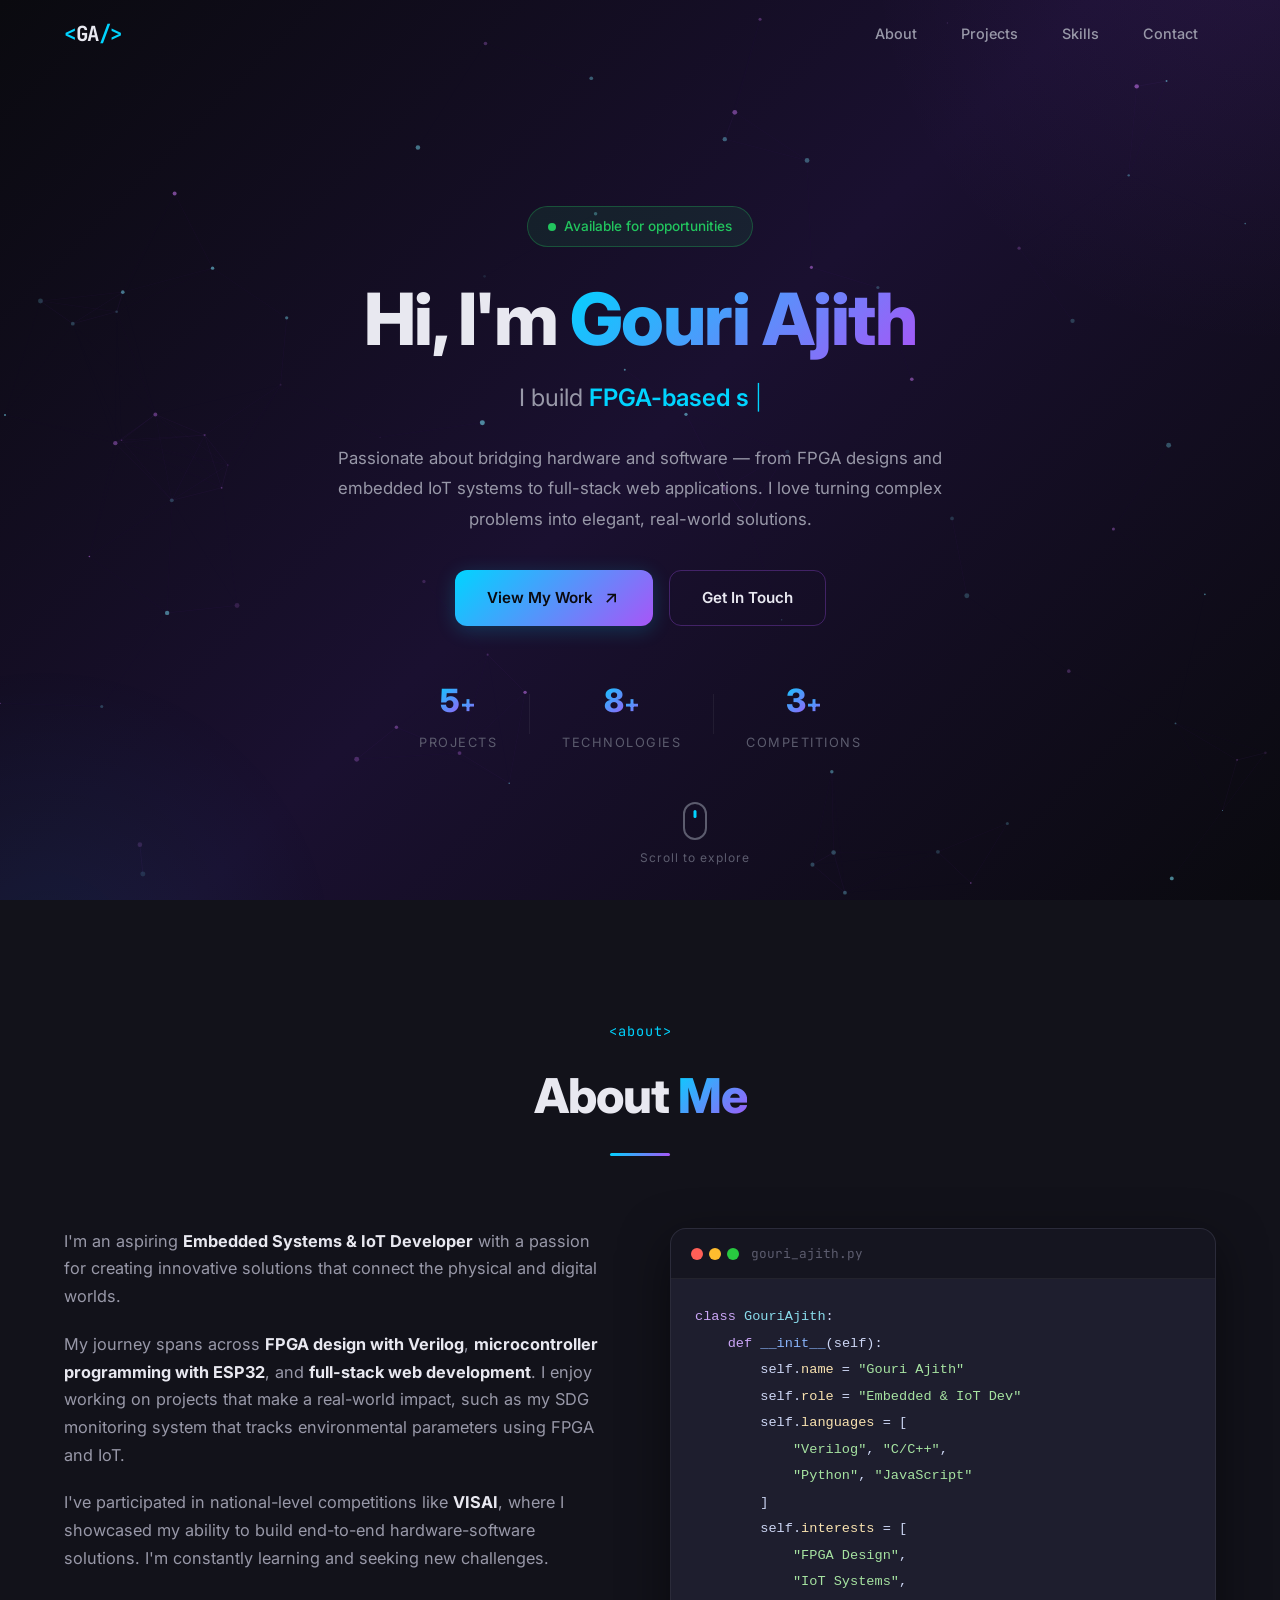
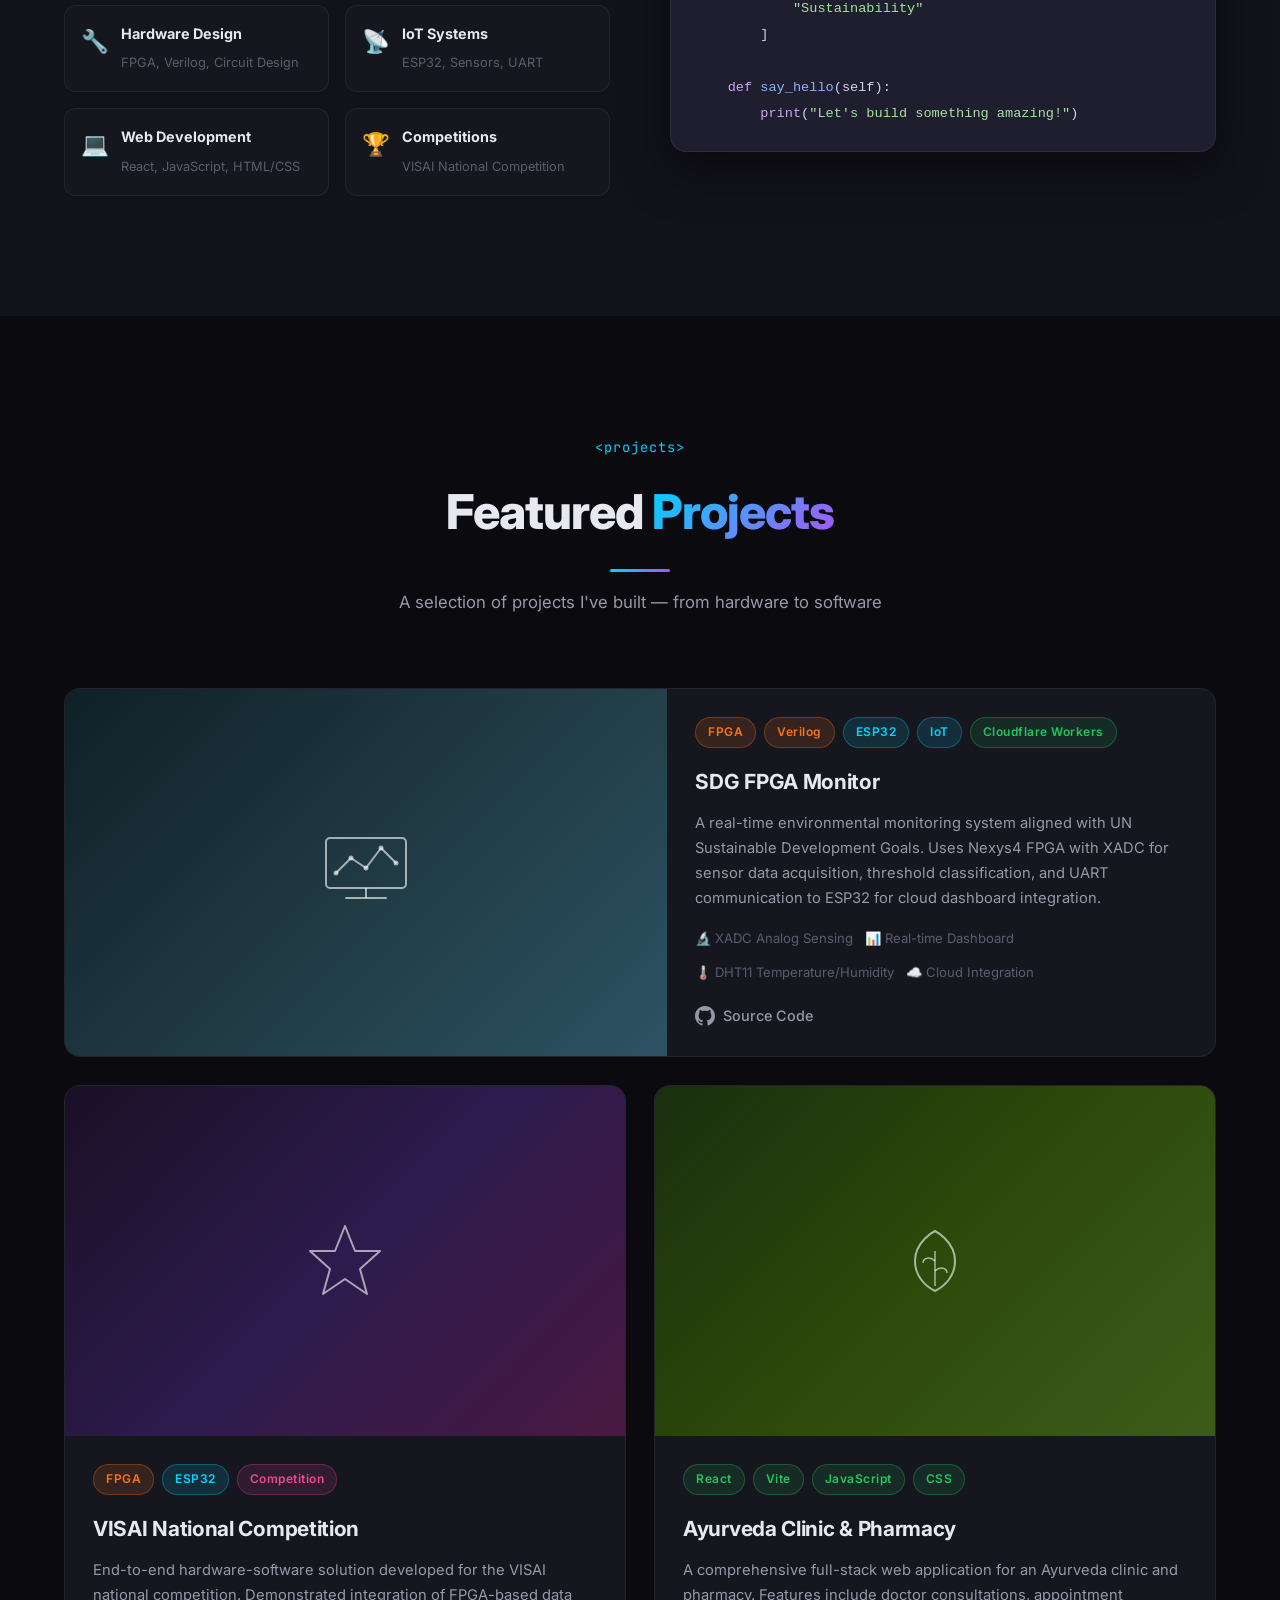
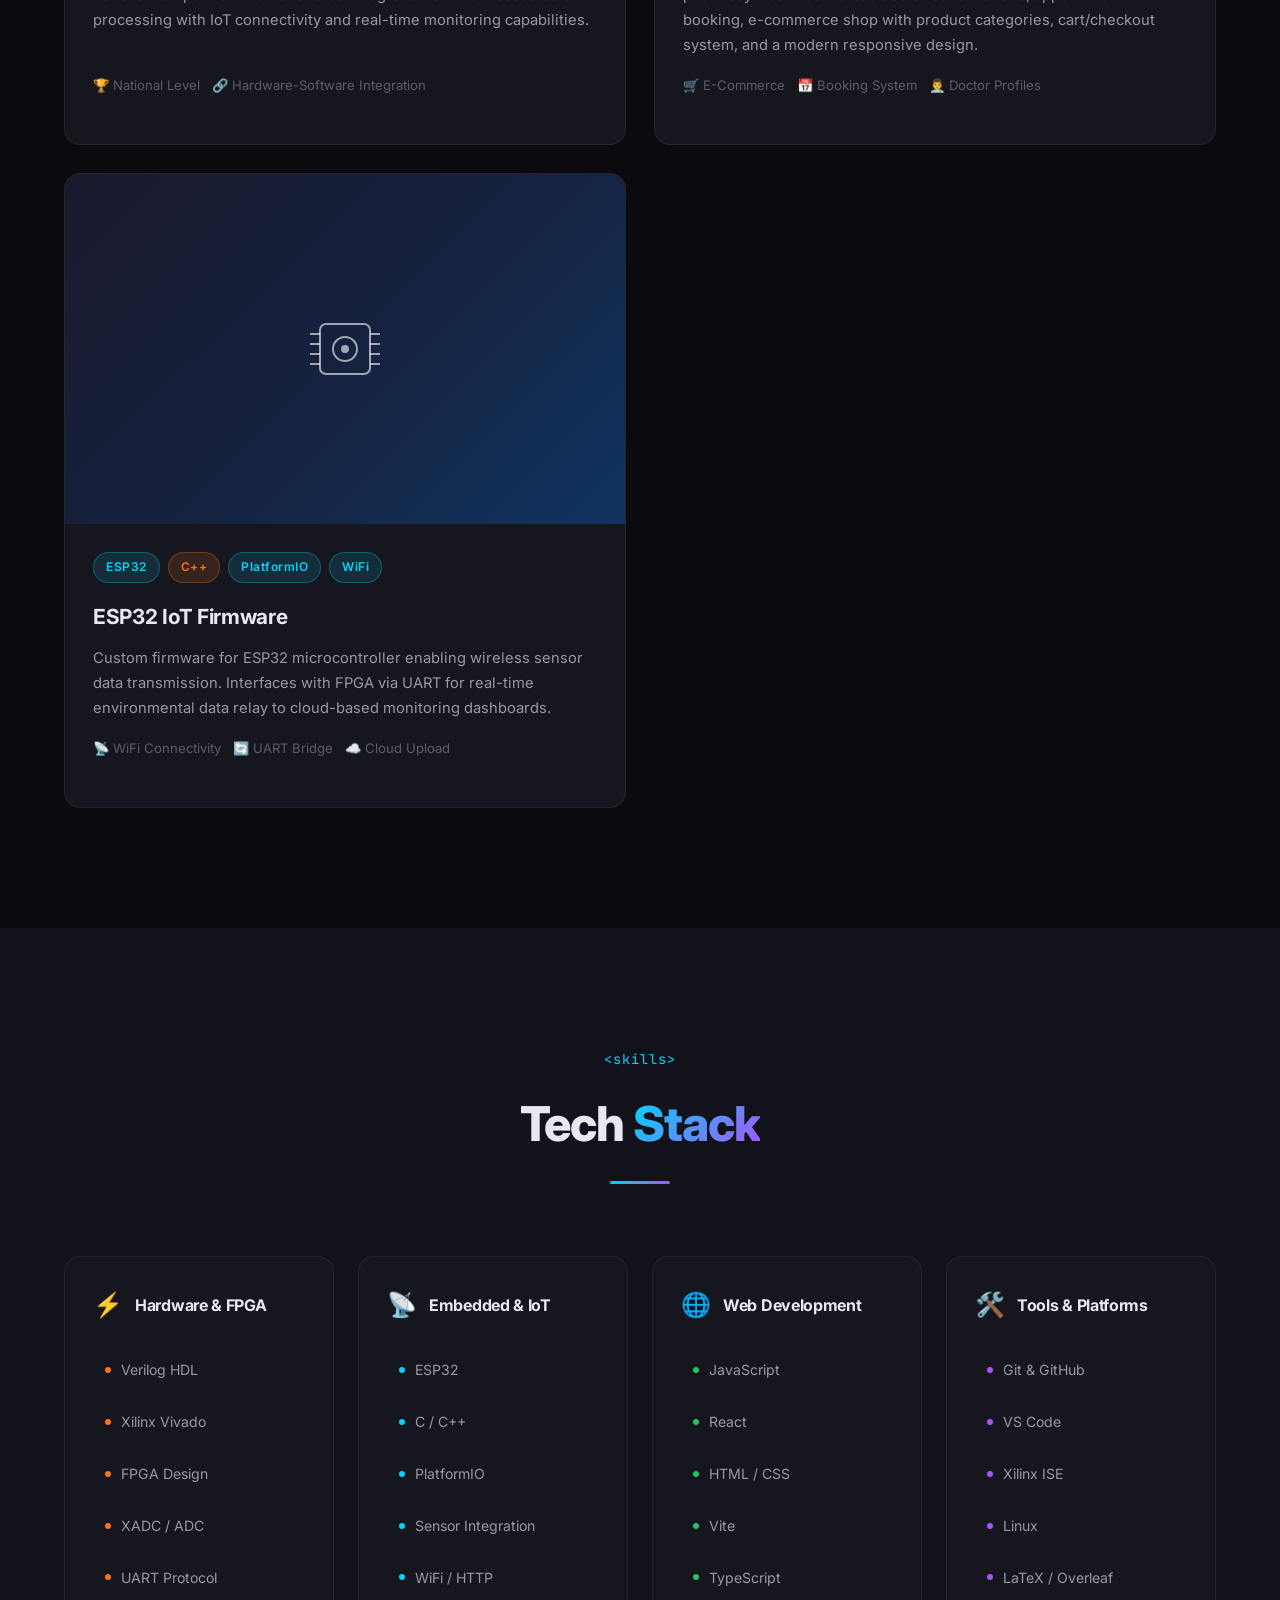
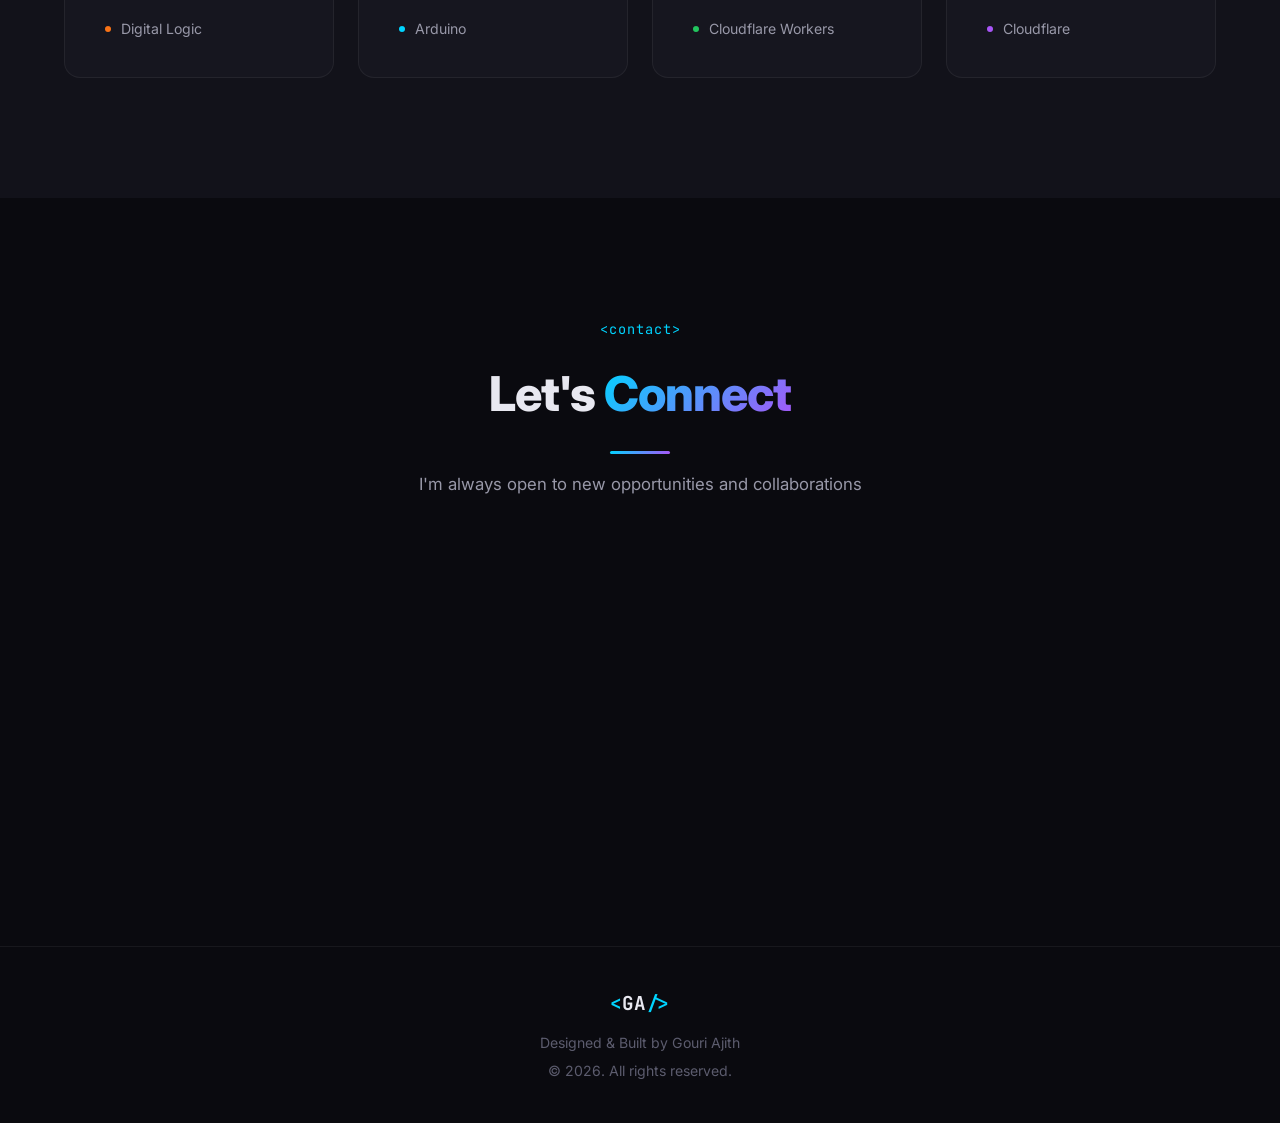
==== index.html @ ecfd151a "Initial commit: Portfolio website" ====
<!DOCTYPE html>
<html lang="en">
<head>
    <meta charset="UTF-8">
    <meta name="viewport" content="width=device-width, initial-scale=1.0">
    <meta name="description" content="Gouri Ajith — Embedded Systems & IoT Developer. Portfolio showcasing FPGA, ESP32, and full-stack web development projects.">
    <meta name="keywords" content="Gouri Ajith, FPGA, Verilog, ESP32, IoT, embedded systems, portfolio, developer">
    <meta name="author" content="Gouri Ajith">
    <title>Gouri Ajith | Embedded Systems & IoT Developer</title>
    <link rel="preconnect" href="https://fonts.googleapis.com">
    <link rel="preconnect" href="https://fonts.gstatic.com" crossorigin>
    <link href="https://fonts.googleapis.com/css2?family=Inter:wght@300;400;500;600;700;800;900&family=JetBrains+Mono:wght@400;500;600&display=swap" rel="stylesheet">
    <link rel="stylesheet" href="style.css">
</head>
<body>
    <!-- Navigation -->
    <nav class="navbar" id="navbar">
        <div class="nav-container">
            <a href="#hero" class="nav-logo">
                <span class="logo-bracket">&lt;</span>GA<span class="logo-bracket">/&gt;</span>
            </a>
            <ul class="nav-links" id="nav-links">
                <li><a href="#about" class="nav-link">About</a></li>
                <li><a href="#projects" class="nav-link">Projects</a></li>
                <li><a href="#skills" class="nav-link">Skills</a></li>
                <li><a href="#contact" class="nav-link">Contact</a></li>
            </ul>
            <button class="nav-toggle" id="nav-toggle" aria-label="Toggle navigation">
                <span class="hamburger"></span>
            </button>
        </div>
    </nav>

    <!-- Hero Section -->
    <section class="hero" id="hero">
        <canvas id="particles-canvas"></canvas>
        <div class="hero-content">
            <div class="hero-badge">
                <span class="badge-dot"></span>
                Available for opportunities
            </div>
            <h1 class="hero-title">
                Hi, I'm <span class="gradient-text">Gouri Ajith</span>
            </h1>
            <div class="hero-subtitle-wrapper">
                <span class="hero-subtitle-prefix">I build </span>
                <span class="typewriter" id="typewriter"></span>
                <span class="cursor">|</span>
            </div>
            <p class="hero-description">
                Passionate about bridging hardware and software — from FPGA designs and embedded IoT systems to full-stack web applications. I love turning complex problems into elegant, real-world solutions.
            </p>
            <div class="hero-cta">
                <a href="#projects" class="btn btn-primary">
                    <span>View My Work</span>
                    <svg width="20" height="20" viewBox="0 0 24 24" fill="none" stroke="currentColor" stroke-width="2">
                        <path d="M7 17l9.2-9.2M17 17V7.8H7.8"/>
                    </svg>
                </a>
                <a href="#contact" class="btn btn-outline">Get In Touch</a>
            </div>
            <div class="hero-stats">
                <div class="stat">
                    <span class="stat-number" data-count="5">0</span><span class="stat-plus">+</span>
                    <span class="stat-label">Projects</span>
                </div>
                <div class="stat-divider"></div>
                <div class="stat">
                    <span class="stat-number" data-count="8">0</span><span class="stat-plus">+</span>
                    <span class="stat-label">Technologies</span>
                </div>
                <div class="stat-divider"></div>
                <div class="stat">
                    <span class="stat-number" data-count="3">0</span><span class="stat-plus">+</span>
                    <span class="stat-label">Competitions</span>
                </div>
            </div>
        </div>
        <div class="scroll-indicator">
            <div class="mouse">
                <div class="mouse-wheel"></div>
            </div>
            <span>Scroll to explore</span>
        </div>
    </section>

    <!-- About Section -->
    <section class="section about" id="about">
        <div class="container">
            <div class="section-header">
                <span class="section-tag">&lt;about&gt;</span>
                <h2 class="section-title">About <span class="gradient-text">Me</span></h2>
                <div class="section-line"></div>
            </div>
            <div class="about-grid">
                <div class="about-text reveal">
                    <p>
                        I'm an aspiring <strong>Embedded Systems & IoT Developer</strong> with a passion for creating innovative solutions that connect the physical and digital worlds.
                    </p>
                    <p>
                        My journey spans across <strong>FPGA design with Verilog</strong>, <strong>microcontroller programming with ESP32</strong>, and <strong>full-stack web development</strong>. I enjoy working on projects that make a real-world impact, such as my SDG monitoring system that tracks environmental parameters using FPGA and IoT.
                    </p>
                    <p>
                        I've participated in national-level competitions like <strong>VISAI</strong>, where I showcased my ability to build end-to-end hardware-software solutions. I'm constantly learning and seeking new challenges.
                    </p>
                    <div class="about-highlights">
                        <div class="highlight-item">
                            <div class="highlight-icon">🔧</div>
                            <div>
                                <strong>Hardware Design</strong>
                                <span>FPGA, Verilog, Circuit Design</span>
                            </div>
                        </div>
                        <div class="highlight-item">
                            <div class="highlight-icon">📡</div>
                            <div>
                                <strong>IoT Systems</strong>
                                <span>ESP32, Sensors, UART</span>
                            </div>
                        </div>
                        <div class="highlight-item">
                            <div class="highlight-icon">💻</div>
                            <div>
                                <strong>Web Development</strong>
                                <span>React, JavaScript, HTML/CSS</span>
                            </div>
                        </div>
                        <div class="highlight-item">
                            <div class="highlight-icon">🏆</div>
                            <div>
                                <strong>Competitions</strong>
                                <span>VISAI National Competition</span>
                            </div>
                        </div>
                    </div>
                </div>
                <div class="about-visual reveal">
                    <div class="code-window">
                        <div class="code-header">
                            <div class="code-dots">
                                <span class="dot red"></span>
                                <span class="dot yellow"></span>
                                <span class="dot green"></span>
                            </div>
                            <span class="code-title">gouri_ajith.py</span>
                        </div>
                        <pre class="code-body"><code><span class="code-keyword">class</span> <span class="code-class">GouriAjith</span>:
    <span class="code-keyword">def</span> <span class="code-func">__init__</span>(self):
        self.<span class="code-var">name</span> = <span class="code-string">"Gouri Ajith"</span>
        self.<span class="code-var">role</span> = <span class="code-string">"Embedded &amp; IoT Dev"</span>
        self.<span class="code-var">languages</span> = [
            <span class="code-string">"Verilog"</span>, <span class="code-string">"C/C++"</span>,
            <span class="code-string">"Python"</span>, <span class="code-string">"JavaScript"</span>
        ]
        self.<span class="code-var">interests</span> = [
            <span class="code-string">"FPGA Design"</span>,
            <span class="code-string">"IoT Systems"</span>,
            <span class="code-string">"Sustainability"</span>
        ]

    <span class="code-keyword">def</span> <span class="code-func">say_hello</span>(self):
        <span class="code-keyword">print</span>(<span class="code-string">"Let's build something amazing!"</span>)</code></pre>
                    </div>
                </div>
            </div>
        </div>
    </section>

    <!-- Projects Section -->
    <section class="section projects" id="projects">
        <div class="container">
            <div class="section-header">
                <span class="section-tag">&lt;projects&gt;</span>
                <h2 class="section-title">Featured <span class="gradient-text">Projects</span></h2>
                <div class="section-line"></div>
                <p class="section-subtitle">A selection of projects I've built — from hardware to software</p>
            </div>
            <div class="projects-grid">

                <!-- Project 1: SDG FPGA Monitor -->
                <article class="project-card featured reveal" id="project-sdg">
                    <div class="project-image">
                        <div class="project-image-placeholder sdg-gradient">
                            <svg viewBox="0 0 100 80" class="project-icon">
                                <rect x="10" y="5" width="80" height="50" rx="4" fill="none" stroke="currentColor" stroke-width="2"/>
                                <polyline points="20,40 35,25 50,35 65,15 80,30" fill="none" stroke="currentColor" stroke-width="2" stroke-linecap="round" stroke-linejoin="round"/>
                                <circle cx="20" cy="40" r="2.5" fill="currentColor"/>
                                <circle cx="35" cy="25" r="2.5" fill="currentColor"/>
                                <circle cx="50" cy="35" r="2.5" fill="currentColor"/>
                                <circle cx="65" cy="15" r="2.5" fill="currentColor"/>
                                <circle cx="80" cy="30" r="2.5" fill="currentColor"/>
                                <line x1="30" y1="65" x2="70" y2="65" stroke="currentColor" stroke-width="2" stroke-linecap="round"/>
                                <line x1="50" y1="55" x2="50" y2="65" stroke="currentColor" stroke-width="2"/>
                            </svg>
                        </div>
                        <div class="project-overlay">
                            <a href="https://github.com/GouriAjith-0503/sdg-fpga-monitor" target="_blank" class="project-link-btn">
                                View on GitHub →
                            </a>
                        </div>
                    </div>
                    <div class="project-content">
                        <div class="project-tags">
                            <span class="tag tag-hardware">FPGA</span>
                            <span class="tag tag-hardware">Verilog</span>
                            <span class="tag tag-iot">ESP32</span>
                            <span class="tag tag-iot">IoT</span>
                            <span class="tag tag-web">Cloudflare Workers</span>
                        </div>
                        <h3 class="project-title">SDG FPGA Monitor</h3>
                        <p class="project-desc">
                            A real-time environmental monitoring system aligned with UN Sustainable Development Goals. Uses Nexys4 FPGA with XADC for sensor data acquisition, threshold classification, and UART communication to ESP32 for cloud dashboard integration.
                        </p>
                        <div class="project-features">
                            <span>🔬 XADC Analog Sensing</span>
                            <span>📊 Real-time Dashboard</span>
                            <span>🌡️ DHT11 Temperature/Humidity</span>
                            <span>☁️ Cloud Integration</span>
                        </div>
                        <a href="https://github.com/GouriAjith-0503/sdg-fpga-monitor" target="_blank" class="project-github">
                            <svg width="20" height="20" viewBox="0 0 24 24" fill="currentColor">
                                <path d="M12 0c-6.626 0-12 5.373-12 12 0 5.302 3.438 9.8 8.207 11.387.599.111.793-.261.793-.577v-2.234c-3.338.726-4.033-1.416-4.033-1.416-.546-1.387-1.333-1.756-1.333-1.756-1.089-.745.083-.729.083-.729 1.205.084 1.839 1.237 1.839 1.237 1.07 1.834 2.807 1.304 3.492.997.107-.775.418-1.305.762-1.604-2.665-.305-5.467-1.334-5.467-5.931 0-1.311.469-2.381 1.236-3.221-.124-.303-.535-1.524.117-3.176 0 0 1.008-.322 3.301 1.23.957-.266 1.983-.399 3.003-.404 1.02.005 2.047.138 3.006.404 2.291-1.552 3.297-1.23 3.297-1.23.653 1.653.242 2.874.118 3.176.77.84 1.235 1.911 1.235 3.221 0 4.609-2.807 5.624-5.479 5.921.43.372.823 1.102.823 2.222v3.293c0 .319.192.694.801.576 4.765-1.589 8.199-6.086 8.199-11.386 0-6.627-5.373-12-12-12z"/>
                            </svg>
                            <span>Source Code</span>
                        </a>
                    </div>
                </article>

                <!-- Project 2: VISAI Competition -->
                <article class="project-card reveal" id="project-visai">
                    <div class="project-image">
                        <div class="project-image-placeholder visai-gradient">
                            <svg viewBox="0 0 100 80" class="project-icon">
                                <polygon points="50,5 60,30 85,30 65,48 72,73 50,58 28,73 35,48 15,30 40,30" fill="none" stroke="currentColor" stroke-width="2" stroke-linejoin="round"/>
                            </svg>
                        </div>
                    </div>
                    <div class="project-content">
                        <div class="project-tags">
                            <span class="tag tag-hardware">FPGA</span>
                            <span class="tag tag-iot">ESP32</span>
                            <span class="tag tag-competition">Competition</span>
                        </div>
                        <h3 class="project-title">VISAI National Competition</h3>
                        <p class="project-desc">
                            End-to-end hardware-software solution developed for the VISAI national competition. Demonstrated integration of FPGA-based data processing with IoT connectivity and real-time monitoring capabilities.
                        </p>
                        <div class="project-features">
                            <span>🏆 National Level</span>
                            <span>🔗 Hardware-Software Integration</span>
                        </div>
                    </div>
                </article>

                <!-- Project 3: Ayurveda Website -->
                <article class="project-card reveal" id="project-ayurveda">
                    <div class="project-image">
                        <div class="project-image-placeholder ayurveda-gradient">
                            <svg viewBox="0 0 100 80" class="project-icon">
                                <path d="M50 10 C50 10 30 20 30 40 C30 55 40 65 50 70 C60 65 70 55 70 40 C70 20 50 10 50 10Z" fill="none" stroke="currentColor" stroke-width="2"/>
                                <line x1="50" y1="30" x2="50" y2="65" stroke="currentColor" stroke-width="1.5"/>
                                <path d="M50 40 C45 35 38 37 38 42" fill="none" stroke="currentColor" stroke-width="1.5"/>
                                <path d="M50 50 C55 45 62 47 62 52" fill="none" stroke="currentColor" stroke-width="1.5"/>
                            </svg>
                        </div>
                    </div>
                    <div class="project-content">
                        <div class="project-tags">
                            <span class="tag tag-web">React</span>
                            <span class="tag tag-web">Vite</span>
                            <span class="tag tag-web">JavaScript</span>
                            <span class="tag tag-web">CSS</span>
                        </div>
                        <h3 class="project-title">Ayurveda Clinic & Pharmacy</h3>
                        <p class="project-desc">
                            A comprehensive full-stack web application for an Ayurveda clinic and pharmacy. Features include doctor consultations, appointment booking, e-commerce shop with product categories, cart/checkout system, and a modern responsive design.
                        </p>
                        <div class="project-features">
                            <span>🛒 E-Commerce</span>
                            <span>📅 Booking System</span>
                            <span>👨‍⚕️ Doctor Profiles</span>
                        </div>
                    </div>
                </article>

                <!-- Project 4: ESP32 IoT Firmware -->
                <article class="project-card reveal" id="project-esp32">
                    <div class="project-image">
                        <div class="project-image-placeholder esp32-gradient">
                            <svg viewBox="0 0 100 80" class="project-icon">
                                <rect x="25" y="15" width="50" height="50" rx="6" fill="none" stroke="currentColor" stroke-width="2"/>
                                <circle cx="50" cy="40" r="12" fill="none" stroke="currentColor" stroke-width="2"/>
                                <circle cx="50" cy="40" r="4" fill="currentColor"/>
                                <line x1="15" y1="25" x2="25" y2="25" stroke="currentColor" stroke-width="2"/>
                                <line x1="15" y1="35" x2="25" y2="35" stroke="currentColor" stroke-width="2"/>
                                <line x1="15" y1="45" x2="25" y2="45" stroke="currentColor" stroke-width="2"/>
                                <line x1="15" y1="55" x2="25" y2="55" stroke="currentColor" stroke-width="2"/>
                                <line x1="75" y1="25" x2="85" y2="25" stroke="currentColor" stroke-width="2"/>
                                <line x1="75" y1="35" x2="85" y2="35" stroke="currentColor" stroke-width="2"/>
                                <line x1="75" y1="45" x2="85" y2="45" stroke="currentColor" stroke-width="2"/>
                                <line x1="75" y1="55" x2="85" y2="55" stroke="currentColor" stroke-width="2"/>
                            </svg>
                        </div>
                    </div>
                    <div class="project-content">
                        <div class="project-tags">
                            <span class="tag tag-iot">ESP32</span>
                            <span class="tag tag-hardware">C++</span>
                            <span class="tag tag-iot">PlatformIO</span>
                            <span class="tag tag-iot">WiFi</span>
                        </div>
                        <h3 class="project-title">ESP32 IoT Firmware</h3>
                        <p class="project-desc">
                            Custom firmware for ESP32 microcontroller enabling wireless sensor data transmission. Interfaces with FPGA via UART for real-time environmental data relay to cloud-based monitoring dashboards.
                        </p>
                        <div class="project-features">
                            <span>📡 WiFi Connectivity</span>
                            <span>🔄 UART Bridge</span>
                            <span>☁️ Cloud Upload</span>
                        </div>
                    </div>
                </article>

            </div>
        </div>
    </section>

    <!-- Skills Section -->
    <section class="section skills" id="skills">
        <div class="container">
            <div class="section-header">
                <span class="section-tag">&lt;skills&gt;</span>
                <h2 class="section-title">Tech <span class="gradient-text">Stack</span></h2>
                <div class="section-line"></div>
            </div>
            <div class="skills-grid">
                <div class="skill-category reveal">
                    <div class="skill-category-header">
                        <div class="skill-category-icon">⚡</div>
                        <h3>Hardware & FPGA</h3>
                    </div>
                    <div class="skill-items">
                        <div class="skill-item"><span class="skill-dot hardware"></span>Verilog HDL</div>
                        <div class="skill-item"><span class="skill-dot hardware"></span>Xilinx Vivado</div>
                        <div class="skill-item"><span class="skill-dot hardware"></span>FPGA Design</div>
                        <div class="skill-item"><span class="skill-dot hardware"></span>XADC / ADC</div>
                        <div class="skill-item"><span class="skill-dot hardware"></span>UART Protocol</div>
                        <div class="skill-item"><span class="skill-dot hardware"></span>Digital Logic</div>
                    </div>
                </div>
                <div class="skill-category reveal">
                    <div class="skill-category-header">
                        <div class="skill-category-icon">📡</div>
                        <h3>Embedded & IoT</h3>
                    </div>
                    <div class="skill-items">
                        <div class="skill-item"><span class="skill-dot iot"></span>ESP32</div>
                        <div class="skill-item"><span class="skill-dot iot"></span>C / C++</div>
                        <div class="skill-item"><span class="skill-dot iot"></span>PlatformIO</div>
                        <div class="skill-item"><span class="skill-dot iot"></span>Sensor Integration</div>
                        <div class="skill-item"><span class="skill-dot iot"></span>WiFi / HTTP</div>
                        <div class="skill-item"><span class="skill-dot iot"></span>Arduino</div>
                    </div>
                </div>
                <div class="skill-category reveal">
                    <div class="skill-category-header">
                        <div class="skill-category-icon">🌐</div>
                        <h3>Web Development</h3>
                    </div>
                    <div class="skill-items">
                        <div class="skill-item"><span class="skill-dot web"></span>JavaScript</div>
                        <div class="skill-item"><span class="skill-dot web"></span>React</div>
                        <div class="skill-item"><span class="skill-dot web"></span>HTML / CSS</div>
                        <div class="skill-item"><span class="skill-dot web"></span>Vite</div>
                        <div class="skill-item"><span class="skill-dot web"></span>TypeScript</div>
                        <div class="skill-item"><span class="skill-dot web"></span>Cloudflare Workers</div>
                    </div>
                </div>
                <div class="skill-category reveal">
                    <div class="skill-category-header">
                        <div class="skill-category-icon">🛠️</div>
                        <h3>Tools & Platforms</h3>
                    </div>
                    <div class="skill-items">
                        <div class="skill-item"><span class="skill-dot tools"></span>Git & GitHub</div>
                        <div class="skill-item"><span class="skill-dot tools"></span>VS Code</div>
                        <div class="skill-item"><span class="skill-dot tools"></span>Xilinx ISE</div>
                        <div class="skill-item"><span class="skill-dot tools"></span>Linux</div>
                        <div class="skill-item"><span class="skill-dot tools"></span>LaTeX / Overleaf</div>
                        <div class="skill-item"><span class="skill-dot tools"></span>Cloudflare</div>
                    </div>
                </div>
            </div>
        </div>
    </section>

    <!-- Contact Section -->
    <section class="section contact" id="contact">
        <div class="container">
            <div class="section-header">
                <span class="section-tag">&lt;contact&gt;</span>
                <h2 class="section-title">Let's <span class="gradient-text">Connect</span></h2>
                <div class="section-line"></div>
                <p class="section-subtitle">I'm always open to new opportunities and collaborations</p>
            </div>
            <div class="contact-grid">
                <a href="mailto:ajithgouriajith@gmail.com" class="contact-card reveal" id="contact-email">
                    <div class="contact-icon">
                        <svg width="28" height="28" viewBox="0 0 24 24" fill="none" stroke="currentColor" stroke-width="2" stroke-linecap="round" stroke-linejoin="round">
                            <rect x="2" y="4" width="20" height="16" rx="2"/><path d="m22 7-8.97 5.7a1.94 1.94 0 0 1-2.06 0L2 7"/>
                        </svg>
                    </div>
                    <h3>Email</h3>
                    <p>ajithgouriajith@gmail.com</p>
                    <span class="contact-arrow">→</span>
                </a>
                <a href="https://github.com/GouriAjith-0503" target="_blank" class="contact-card reveal" id="contact-github">
                    <div class="contact-icon">
                        <svg width="28" height="28" viewBox="0 0 24 24" fill="currentColor">
                            <path d="M12 0c-6.626 0-12 5.373-12 12 0 5.302 3.438 9.8 8.207 11.387.599.111.793-.261.793-.577v-2.234c-3.338.726-4.033-1.416-4.033-1.416-.546-1.387-1.333-1.756-1.333-1.756-1.089-.745.083-.729.083-.729 1.205.084 1.839 1.237 1.839 1.237 1.07 1.834 2.807 1.304 3.492.997.107-.775.418-1.305.762-1.604-2.665-.305-5.467-1.334-5.467-5.931 0-1.311.469-2.381 1.236-3.221-.124-.303-.535-1.524.117-3.176 0 0 1.008-.322 3.301 1.23.957-.266 1.983-.399 3.003-.404 1.02.005 2.047.138 3.006.404 2.291-1.552 3.297-1.23 3.297-1.23.653 1.653.242 2.874.118 3.176.77.84 1.235 1.911 1.235 3.221 0 4.609-2.807 5.624-5.479 5.921.43.372.823 1.102.823 2.222v3.293c0 .319.192.694.801.576 4.765-1.589 8.199-6.086 8.199-11.386 0-6.627-5.373-12-12-12z"/>
                        </svg>
                    </div>
                    <h3>GitHub</h3>
                    <p>GouriAjith-0503</p>
                    <span class="contact-arrow">→</span>
                </a>
                <a href="https://linkedin.com/in/" target="_blank" class="contact-card reveal" id="contact-linkedin">
                    <div class="contact-icon">
                        <svg width="28" height="28" viewBox="0 0 24 24" fill="currentColor">
                            <path d="M20.447 20.452h-3.554v-5.569c0-1.328-.027-3.037-1.852-3.037-1.853 0-2.136 1.445-2.136 2.939v5.667H9.351V9h3.414v1.561h.046c.477-.9 1.637-1.85 3.37-1.85 3.601 0 4.267 2.37 4.267 5.455v6.286zM5.337 7.433c-1.144 0-2.063-.926-2.063-2.065 0-1.138.92-2.063 2.063-2.063 1.14 0 2.064.925 2.064 2.063 0 1.139-.925 2.065-2.064 2.065zm1.782 13.019H3.555V9h3.564v11.452zM22.225 0H1.771C.792 0 0 .774 0 1.729v20.542C0 23.227.792 24 1.771 24h20.451C23.2 24 24 23.227 24 22.271V1.729C24 .774 23.2 0 22.222 0h.003z"/>
                        </svg>
                    </div>
                    <h3>LinkedIn</h3>
                    <p>Connect with me</p>
                    <span class="contact-arrow">→</span>
                </a>
            </div>
        </div>
    </section>

    <!-- Footer -->
    <footer class="footer">
        <div class="container">
            <div class="footer-content">
                <span class="footer-logo">
                    <span class="logo-bracket">&lt;</span>GA<span class="logo-bracket">/&gt;</span>
                </span>
                <p>Designed & Built by Gouri Ajith</p>
                <p class="footer-year">© 2026. All rights reserved.</p>
            </div>
        </div>
    </footer>

    <script src="script.js"></script>
</body>
</html>
---- style.css ----
/* =========================================
   DESIGN TOKENS
   ========================================= */
:root {
    --bg-primary: #0a0a0f;
    --bg-secondary: #12121a;
    --bg-card: #16161f;
    --bg-card-hover: #1c1c28;
    --bg-glass: rgba(22, 22, 31, 0.7);

    --text-primary: #e8e8f0;
    --text-secondary: #9898a8;
    --text-muted: #5c5c6e;

    --accent-cyan: #00d4ff;
    --accent-purple: #a855f7;
    --accent-pink: #ec4899;
    --accent-green: #22c55e;
    --accent-orange: #f97316;

    --gradient-primary: linear-gradient(135deg, #00d4ff, #a855f7);
    --gradient-hero: linear-gradient(135deg, #0a0a0f 0%, #1a1030 50%, #0a0a0f 100%);
    --gradient-card: linear-gradient(145deg, rgba(168, 85, 247, 0.06), rgba(0, 212, 255, 0.06));

    --border-subtle: rgba(255, 255, 255, 0.06);
    --border-hover: rgba(168, 85, 247, 0.3);

    --shadow-sm: 0 2px 8px rgba(0, 0, 0, 0.3);
    --shadow-md: 0 8px 32px rgba(0, 0, 0, 0.4);
    --shadow-lg: 0 16px 48px rgba(0, 0, 0, 0.5);
    --shadow-glow: 0 0 30px rgba(168, 85, 247, 0.15);

    --font-sans: 'Inter', -apple-system, BlinkMacSystemFont, sans-serif;
    --font-mono: 'JetBrains Mono', 'Fira Code', monospace;

    --radius-sm: 8px;
    --radius-md: 12px;
    --radius-lg: 16px;
    --radius-xl: 24px;

    --transition-fast: 0.2s cubic-bezier(0.4, 0, 0.2, 1);
    --transition-smooth: 0.4s cubic-bezier(0.4, 0, 0.2, 1);
    --transition-spring: 0.5s cubic-bezier(0.34, 1.56, 0.64, 1);
}

/* =========================================
   BASE STYLES
   ========================================= */
*, *::before, *::after {
    margin: 0;
    padding: 0;
    box-sizing: border-box;
}

html {
    scroll-behavior: smooth;
    scroll-padding-top: 80px;
}

body {
    font-family: var(--font-sans);
    background-color: var(--bg-primary);
    color: var(--text-primary);
    line-height: 1.7;
    overflow-x: hidden;
    -webkit-font-smoothing: antialiased;
    -moz-osx-font-smoothing: grayscale;
}

::selection {
    background: rgba(168, 85, 247, 0.3);
    color: #fff;
}

a {
    text-decoration: none;
    color: inherit;
}

img {
    max-width: 100%;
    display: block;
}

.container {
    max-width: 1200px;
    margin: 0 auto;
    padding: 0 24px;
}

/* =========================================
   NAVBAR
   ========================================= */
.navbar {
    position: fixed;
    top: 0;
    left: 0;
    width: 100%;
    z-index: 1000;
    padding: 16px 0;
    transition: var(--transition-smooth);
    backdrop-filter: blur(0px);
}

.navbar.scrolled {
    padding: 10px 0;
    background: rgba(10, 10, 15, 0.85);
    backdrop-filter: blur(20px);
    border-bottom: 1px solid var(--border-subtle);
}

.nav-container {
    max-width: 1200px;
    margin: 0 auto;
    padding: 0 24px;
    display: flex;
    align-items: center;
    justify-content: space-between;
}

.nav-logo {
    font-family: var(--font-mono);
    font-size: 1.3rem;
    font-weight: 700;
    letter-spacing: -0.5px;
    color: var(--text-primary);
    transition: var(--transition-fast);
}

.logo-bracket {
    color: var(--accent-cyan);
}

.nav-logo:hover {
    color: var(--accent-cyan);
}

.nav-links {
    display: flex;
    list-style: none;
    gap: 8px;
}

.nav-link {
    padding: 8px 18px;
    font-size: 0.9rem;
    font-weight: 500;
    color: var(--text-secondary);
    border-radius: var(--radius-sm);
    transition: var(--transition-fast);
    position: relative;
}

.nav-link::after {
    content: '';
    position: absolute;
    bottom: 2px;
    left: 50%;
    width: 0;
    height: 2px;
    background: var(--gradient-primary);
    border-radius: 2px;
    transition: var(--transition-smooth);
    transform: translateX(-50%);
}

.nav-link:hover {
    color: var(--text-primary);
}

.nav-link:hover::after {
    width: 60%;
}

.nav-toggle {
    display: none;
    background: none;
    border: none;
    cursor: pointer;
    padding: 8px;
    z-index: 1001;
}

.hamburger {
    display: block;
    width: 24px;
    height: 2px;
    background: var(--text-primary);
    border-radius: 2px;
    position: relative;
    transition: var(--transition-fast);
}

.hamburger::before,
.hamburger::after {
    content: '';
    position: absolute;
    width: 100%;
    height: 2px;
    background: var(--text-primary);
    border-radius: 2px;
    transition: var(--transition-fast);
}

.hamburger::before { top: -7px; }
.hamburger::after { bottom: -7px; }

.nav-toggle.active .hamburger {
    background: transparent;
}
.nav-toggle.active .hamburger::before {
    transform: rotate(45deg);
    top: 0;
}
.nav-toggle.active .hamburger::after {
    transform: rotate(-45deg);
    bottom: 0;
}

/* =========================================
   HERO SECTION
   ========================================= */
.hero {
    min-height: 100vh;
    display: flex;
    align-items: center;
    justify-content: center;
    position: relative;
    background: var(--gradient-hero);
    overflow: hidden;
    padding: 120px 24px 60px;
}

#particles-canvas {
    position: absolute;
    top: 0;
    left: 0;
    width: 100%;
    height: 100%;
    pointer-events: none;
}

.hero::before {
    content: '';
    position: absolute;
    top: -50%;
    right: -30%;
    width: 800px;
    height: 800px;
    border-radius: 50%;
    background: radial-gradient(circle, rgba(168, 85, 247, 0.08) 0%, transparent 70%);
    animation: floatOrb 15s ease-in-out infinite;
}

.hero::after {
    content: '';
    position: absolute;
    bottom: -40%;
    left: -20%;
    width: 600px;
    height: 600px;
    border-radius: 50%;
    background: radial-gradient(circle, rgba(0, 212, 255, 0.06) 0%, transparent 70%);
    animation: floatOrb 12s ease-in-out infinite reverse;
}

@keyframes floatOrb {
    0%, 100% { transform: translate(0, 0) scale(1); }
    33% { transform: translate(40px, -30px) scale(1.05); }
    66% { transform: translate(-20px, 20px) scale(0.95); }
}

.hero-content {
    position: relative;
    z-index: 1;
    max-width: 800px;
    text-align: center;
    animation: fadeInUp 1s ease-out;
}

@keyframes fadeInUp {
    from {
        opacity: 0;
        transform: translateY(40px);
    }
    to {
        opacity: 1;
        transform: translateY(0);
    }
}

.hero-badge {
    display: inline-flex;
    align-items: center;
    gap: 8px;
    padding: 8px 20px;
    border-radius: 50px;
    background: rgba(34, 197, 94, 0.1);
    border: 1px solid rgba(34, 197, 94, 0.3);
    color: var(--accent-green);
    font-size: 0.85rem;
    font-weight: 500;
    margin-bottom: 32px;
    animation: fadeInUp 1s ease-out 0.2s both;
}

.badge-dot {
    width: 8px;
    height: 8px;
    border-radius: 50%;
    background: var(--accent-green);
    animation: pulse 2s ease-in-out infinite;
}

@keyframes pulse {
    0%, 100% { opacity: 1; box-shadow: 0 0 0 0 rgba(34, 197, 94, 0.4); }
    50% { opacity: 0.8; box-shadow: 0 0 0 8px rgba(34, 197, 94, 0); }
}

.hero-title {
    font-size: clamp(2.5rem, 6vw, 4.5rem);
    font-weight: 800;
    line-height: 1.1;
    margin-bottom: 20px;
    letter-spacing: -1.5px;
    animation: fadeInUp 1s ease-out 0.3s both;
}

.gradient-text {
    background: var(--gradient-primary);
    -webkit-background-clip: text;
    -webkit-text-fill-color: transparent;
    background-clip: text;
}

.hero-subtitle-wrapper {
    font-size: clamp(1.1rem, 2.5vw, 1.5rem);
    font-weight: 400;
    color: var(--text-secondary);
    margin-bottom: 24px;
    display: flex;
    align-items: center;
    justify-content: center;
    gap: 6px;
    animation: fadeInUp 1s ease-out 0.4s both;
}

.hero-subtitle-prefix {
    color: var(--text-secondary);
}

.typewriter {
    color: var(--accent-cyan);
    font-weight: 600;
}

.cursor {
    color: var(--accent-cyan);
    animation: blink 1s step-end infinite;
    font-weight: 300;
}

@keyframes blink {
    50% { opacity: 0; }
}

.hero-description {
    font-size: 1.05rem;
    color: var(--text-secondary);
    line-height: 1.8;
    max-width: 650px;
    margin: 0 auto 36px;
    animation: fadeInUp 1s ease-out 0.5s both;
}

.hero-cta {
    display: flex;
    gap: 16px;
    justify-content: center;
    flex-wrap: wrap;
    margin-bottom: 48px;
    animation: fadeInUp 1s ease-out 0.6s both;
}

.btn {
    display: inline-flex;
    align-items: center;
    gap: 8px;
    padding: 14px 32px;
    border-radius: var(--radius-md);
    font-size: 0.95rem;
    font-weight: 600;
    font-family: var(--font-sans);
    cursor: pointer;
    transition: var(--transition-smooth);
    border: none;
}

.btn-primary {
    background: var(--gradient-primary);
    color: #0a0a0f;
    box-shadow: 0 4px 20px rgba(0, 212, 255, 0.2);
}

.btn-primary:hover {
    transform: translateY(-3px);
    box-shadow: 0 8px 30px rgba(0, 212, 255, 0.35);
}

.btn-outline {
    background: transparent;
    color: var(--text-primary);
    border: 1px solid var(--border-hover);
}

.btn-outline:hover {
    background: rgba(168, 85, 247, 0.1);
    border-color: var(--accent-purple);
    transform: translateY(-3px);
}

.hero-stats {
    display: flex;
    align-items: center;
    justify-content: center;
    gap: 32px;
    animation: fadeInUp 1s ease-out 0.7s both;
}

.stat {
    text-align: center;
}

.stat-number {
    font-size: 2rem;
    font-weight: 800;
    background: var(--gradient-primary);
    -webkit-background-clip: text;
    -webkit-text-fill-color: transparent;
    background-clip: text;
    display: inline;
}

.stat-plus {
    font-size: 1.5rem;
    font-weight: 700;
    background: var(--gradient-primary);
    -webkit-background-clip: text;
    -webkit-text-fill-color: transparent;
    background-clip: text;
}

.stat-label {
    display: block;
    font-size: 0.8rem;
    color: var(--text-muted);
    text-transform: uppercase;
    letter-spacing: 1.5px;
    margin-top: 4px;
}

.stat-divider {
    width: 1px;
    height: 40px;
    background: var(--border-subtle);
}

.scroll-indicator {
    position: absolute;
    bottom: 32px;
    left: 50%;
    transform: translateX(-50%);
    display: flex;
    flex-direction: column;
    align-items: center;
    gap: 8px;
    color: var(--text-muted);
    font-size: 0.75rem;
    letter-spacing: 1px;
    animation: fadeInUp 1s ease-out 1s both;
}

.mouse {
    width: 24px;
    height: 38px;
    border-radius: 12px;
    border: 2px solid var(--text-muted);
    position: relative;
}

.mouse-wheel {
    width: 3px;
    height: 8px;
    border-radius: 2px;
    background: var(--accent-cyan);
    position: absolute;
    top: 6px;
    left: 50%;
    transform: translateX(-50%);
    animation: scrollWheel 2s ease-in-out infinite;
}

@keyframes scrollWheel {
    0% { opacity: 1; transform: translateX(-50%) translateY(0); }
    100% { opacity: 0; transform: translateX(-50%) translateY(14px); }
}

/* =========================================
   SECTION COMMON
   ========================================= */
.section {
    padding: 120px 0;
    position: relative;
}

.section-header {
    text-align: center;
    margin-bottom: 72px;
}

.section-tag {
    font-family: var(--font-mono);
    font-size: 0.85rem;
    color: var(--accent-cyan);
    display: block;
    margin-bottom: 12px;
    letter-spacing: 1px;
}

.section-title {
    font-size: clamp(2rem, 4vw, 3rem);
    font-weight: 800;
    letter-spacing: -1px;
    margin-bottom: 16px;
}

.section-line {
    width: 60px;
    height: 3px;
    background: var(--gradient-primary);
    margin: 0 auto;
    border-radius: 3px;
}

.section-subtitle {
    font-size: 1.05rem;
    color: var(--text-secondary);
    margin-top: 16px;
}

/* =========================================
   ABOUT SECTION
   ========================================= */
.about {
    background: var(--bg-secondary);
}

.about-grid {
    display: grid;
    grid-template-columns: 1fr 1fr;
    gap: 60px;
    align-items: start;
}

.about-text p {
    color: var(--text-secondary);
    margin-bottom: 20px;
    font-size: 1.02rem;
}

.about-text strong {
    color: var(--text-primary);
}

.about-highlights {
    display: grid;
    grid-template-columns: 1fr 1fr;
    gap: 16px;
    margin-top: 32px;
}

.highlight-item {
    display: flex;
    align-items: flex-start;
    gap: 12px;
    padding: 16px;
    border-radius: var(--radius-md);
    background: var(--bg-card);
    border: 1px solid var(--border-subtle);
    transition: var(--transition-smooth);
}

.highlight-item:hover {
    border-color: var(--border-hover);
    transform: translateY(-2px);
    box-shadow: var(--shadow-glow);
}

.highlight-icon {
    font-size: 1.4rem;
    flex-shrink: 0;
}

.highlight-item strong {
    display: block;
    font-size: 0.9rem;
    color: var(--text-primary);
    margin-bottom: 2px;
}

.highlight-item span {
    font-size: 0.8rem;
    color: var(--text-muted);
}

/* Code Window */
.code-window {
    border-radius: var(--radius-lg);
    overflow: hidden;
    background: #1e1e2e;
    border: 1px solid var(--border-subtle);
    box-shadow: var(--shadow-lg);
}

.code-header {
    display: flex;
    align-items: center;
    gap: 12px;
    padding: 14px 20px;
    background: rgba(0, 0, 0, 0.3);
    border-bottom: 1px solid var(--border-subtle);
}

.code-dots {
    display: flex;
    gap: 6px;
}

.dot {
    width: 12px;
    height: 12px;
    border-radius: 50%;
}

.dot.red { background: #ff5f57; }
.dot.yellow { background: #febc2e; }
.dot.green { background: #28c840; }

.code-title {
    font-family: var(--font-mono);
    font-size: 0.8rem;
    color: var(--text-muted);
}

.code-body {
    padding: 24px;
    font-family: var(--font-mono);
    font-size: 0.85rem;
    line-height: 1.8;
    overflow-x: auto;
    color: #cdd6f4;
}

.code-keyword { color: #cba6f7; }
.code-class { color: #89dceb; }
.code-func { color: #89b4fa; }
.code-var { color: #f9e2af; }
.code-string { color: #a6e3a1; }

/* =========================================
   PROJECTS SECTION
   ========================================= */
.projects-grid {
    display: grid;
    grid-template-columns: repeat(2, 1fr);
    gap: 28px;
}

.project-card {
    background: var(--bg-card);
    border-radius: var(--radius-lg);
    overflow: hidden;
    border: 1px solid var(--border-subtle);
    transition: var(--transition-smooth);
    display: flex;
    flex-direction: column;
}

.project-card:hover {
    border-color: var(--border-hover);
    transform: translateY(-6px);
    box-shadow: var(--shadow-glow);
}

.project-card.featured {
    grid-column: 1 / -1;
    display: grid;
    grid-template-columns: 1.1fr 1fr;
}

.project-image {
    position: relative;
    overflow: hidden;
}

.project-image-placeholder {
    aspect-ratio: 16 / 10;
    display: flex;
    align-items: center;
    justify-content: center;
    padding: 40px;
}

.project-card.featured .project-image-placeholder {
    aspect-ratio: auto;
    min-height: 100%;
}

.project-icon {
    width: 100px;
    height: 80px;
    color: rgba(255, 255, 255, 0.6);
    transition: var(--transition-smooth);
}

.project-card:hover .project-icon {
    color: rgba(255, 255, 255, 0.9);
    transform: scale(1.1);
}

.sdg-gradient {
    background: linear-gradient(135deg, #0f2027, #203a43, #2c5364);
}

.visai-gradient {
    background: linear-gradient(135deg, #1a1025, #2d1b4e, #4a1942);
}

.ayurveda-gradient {
    background: linear-gradient(135deg, #1a2f0f, #2d4a0a, #3d5c1a);
}

.esp32-gradient {
    background: linear-gradient(135deg, #1a1a2e, #16213e, #0f3460);
}

.project-overlay {
    position: absolute;
    top: 0;
    left: 0;
    width: 100%;
    height: 100%;
    background: rgba(10, 10, 15, 0.8);
    display: flex;
    align-items: center;
    justify-content: center;
    opacity: 0;
    transition: var(--transition-smooth);
}

.project-image:hover .project-overlay {
    opacity: 1;
}

.project-link-btn {
    padding: 12px 28px;
    background: var(--gradient-primary);
    color: #0a0a0f;
    border-radius: var(--radius-sm);
    font-weight: 600;
    font-size: 0.9rem;
    transform: translateY(10px);
    transition: var(--transition-smooth);
}

.project-image:hover .project-link-btn {
    transform: translateY(0);
}

.project-content {
    padding: 28px;
    display: flex;
    flex-direction: column;
    flex: 1;
}

.project-tags {
    display: flex;
    flex-wrap: wrap;
    gap: 8px;
    margin-bottom: 16px;
}

.tag {
    padding: 4px 12px;
    border-radius: 50px;
    font-size: 0.75rem;
    font-weight: 600;
    letter-spacing: 0.5px;
}

.tag-hardware {
    background: rgba(249, 115, 22, 0.15);
    color: var(--accent-orange);
    border: 1px solid rgba(249, 115, 22, 0.3);
}

.tag-iot {
    background: rgba(0, 212, 255, 0.12);
    color: var(--accent-cyan);
    border: 1px solid rgba(0, 212, 255, 0.3);
}

.tag-web {
    background: rgba(34, 197, 94, 0.12);
    color: var(--accent-green);
    border: 1px solid rgba(34, 197, 94, 0.3);
}

.tag-competition {
    background: rgba(236, 72, 153, 0.12);
    color: var(--accent-pink);
    border: 1px solid rgba(236, 72, 153, 0.3);
}

.project-title {
    font-size: 1.3rem;
    font-weight: 700;
    margin-bottom: 12px;
    letter-spacing: -0.3px;
}

.project-desc {
    color: var(--text-secondary);
    font-size: 0.92rem;
    line-height: 1.7;
    margin-bottom: 16px;
    flex: 1;
}

.project-features {
    display: flex;
    flex-wrap: wrap;
    gap: 12px;
    margin-bottom: 20px;
    font-size: 0.82rem;
    color: var(--text-muted);
}

.project-github {
    display: inline-flex;
    align-items: center;
    gap: 8px;
    font-size: 0.9rem;
    font-weight: 500;
    color: var(--text-secondary);
    transition: var(--transition-fast);
    margin-top: auto;
}

.project-github:hover {
    color: var(--accent-cyan);
}

/* =========================================
   SKILLS SECTION
   ========================================= */
.skills {
    background: var(--bg-secondary);
}

.skills-grid {
    display: grid;
    grid-template-columns: repeat(4, 1fr);
    gap: 24px;
}

.skill-category {
    background: var(--bg-card);
    border: 1px solid var(--border-subtle);
    border-radius: var(--radius-lg);
    padding: 28px;
    transition: var(--transition-smooth);
}

.skill-category:hover {
    border-color: var(--border-hover);
    transform: translateY(-4px);
    box-shadow: var(--shadow-glow);
}

.skill-category-header {
    display: flex;
    align-items: center;
    gap: 12px;
    margin-bottom: 24px;
}

.skill-category-icon {
    font-size: 1.5rem;
}

.skill-category h3 {
    font-size: 1rem;
    font-weight: 700;
    letter-spacing: -0.3px;
}

.skill-items {
    display: flex;
    flex-direction: column;
    gap: 12px;
}

.skill-item {
    display: flex;
    align-items: center;
    gap: 10px;
    font-size: 0.88rem;
    color: var(--text-secondary);
    padding: 8px 12px;
    border-radius: var(--radius-sm);
    transition: var(--transition-fast);
}

.skill-item:hover {
    background: rgba(255, 255, 255, 0.03);
    color: var(--text-primary);
}

.skill-dot {
    width: 6px;
    height: 6px;
    border-radius: 50%;
    flex-shrink: 0;
}

.skill-dot.hardware { background: var(--accent-orange); }
.skill-dot.iot { background: var(--accent-cyan); }
.skill-dot.web { background: var(--accent-green); }
.skill-dot.tools { background: var(--accent-purple); }

/* =========================================
   CONTACT SECTION
   ========================================= */
.contact-grid {
    display: grid;
    grid-template-columns: repeat(3, 1fr);
    gap: 24px;
    max-width: 900px;
    margin: 0 auto;
}

.contact-card {
    background: var(--bg-card);
    border: 1px solid var(--border-subtle);
    border-radius: var(--radius-lg);
    padding: 36px 28px;
    text-align: center;
    transition: var(--transition-smooth);
    position: relative;
    overflow: hidden;
}

.contact-card::before {
    content: '';
    position: absolute;
    top: 0;
    left: 0;
    width: 100%;
    height: 3px;
    background: var(--gradient-primary);
    transform: scaleX(0);
    transition: var(--transition-smooth);
}

.contact-card:hover {
    border-color: var(--border-hover);
    transform: translateY(-6px);
    box-shadow: var(--shadow-glow);
}

.contact-card:hover::before {
    transform: scaleX(1);
}

.contact-icon {
    display: inline-flex;
    align-items: center;
    justify-content: center;
    width: 56px;
    height: 56px;
    border-radius: var(--radius-md);
    background: rgba(168, 85, 247, 0.1);
    color: var(--accent-purple);
    margin-bottom: 16px;
    transition: var(--transition-smooth);
}

.contact-card:hover .contact-icon {
    background: rgba(168, 85, 247, 0.2);
    transform: scale(1.1);
}

.contact-card h3 {
    font-size: 1.05rem;
    font-weight: 700;
    margin-bottom: 8px;
}

.contact-card p {
    font-size: 0.88rem;
    color: var(--text-secondary);
    word-break: break-all;
}

.contact-arrow {
    display: block;
    margin-top: 16px;
    font-size: 1.2rem;
    color: var(--accent-cyan);
    opacity: 0;
    transform: translateX(-10px);
    transition: var(--transition-smooth);
}

.contact-card:hover .contact-arrow {
    opacity: 1;
    transform: translateX(0);
}

/* =========================================
   FOOTER
   ========================================= */
.footer {
    padding: 40px 0;
    border-top: 1px solid var(--border-subtle);
    background: var(--bg-primary);
}

.footer-content {
    text-align: center;
}

.footer-logo {
    font-family: var(--font-mono);
    font-size: 1.2rem;
    font-weight: 700;
    display: block;
    margin-bottom: 12px;
}

.footer p {
    font-size: 0.88rem;
    color: var(--text-muted);
}

.footer-year {
    margin-top: 4px;
}

/* =========================================
   REVEAL ANIMATIONS
   ========================================= */
.reveal {
    opacity: 0;
    transform: translateY(30px);
    transition: opacity 0.8s ease, transform 0.8s ease;
}

.reveal.revealed {
    opacity: 1;
    transform: translateY(0);
}

/* =========================================
   RESPONSIVE
   ========================================= */
@media (max-width: 1024px) {
    .skills-grid {
        grid-template-columns: repeat(2, 1fr);
    }

    .projects-grid {
        grid-template-columns: 1fr;
    }

    .project-card.featured {
        grid-column: auto;
        display: flex;
        flex-direction: column;
    }
}

@media (max-width: 768px) {
    .nav-links {
        position: fixed;
        top: 0;
        right: -100%;
        width: 75%;
        max-width: 320px;
        height: 100vh;
        background: var(--bg-secondary);
        flex-direction: column;
        align-items: flex-start;
        padding: 100px 40px 40px;
        gap: 4px;
        transition: var(--transition-smooth);
        border-left: 1px solid var(--border-subtle);
    }

    .nav-links.open {
        right: 0;
    }

    .nav-toggle {
        display: block;
    }

    .about-grid {
        grid-template-columns: 1fr;
    }

    .about-highlights {
        grid-template-columns: 1fr;
    }

    .hero-stats {
        gap: 20px;
    }

    .stat-number {
        font-size: 1.6rem;
    }

    .contact-grid {
        grid-template-columns: 1fr;
    }

    .section {
        padding: 80px 0;
    }

    .hero {
        padding: 100px 20px 60px;
    }

    .hero-subtitle-wrapper {
        flex-direction: column;
        gap: 2px;
    }
}

@media (max-width: 480px) {
    .skills-grid {
        grid-template-columns: 1fr;
    }

    .hero-cta {
        flex-direction: column;
        align-items: center;
    }

    .btn {
        width: 100%;
        max-width: 280px;
        justify-content: center;
    }
}
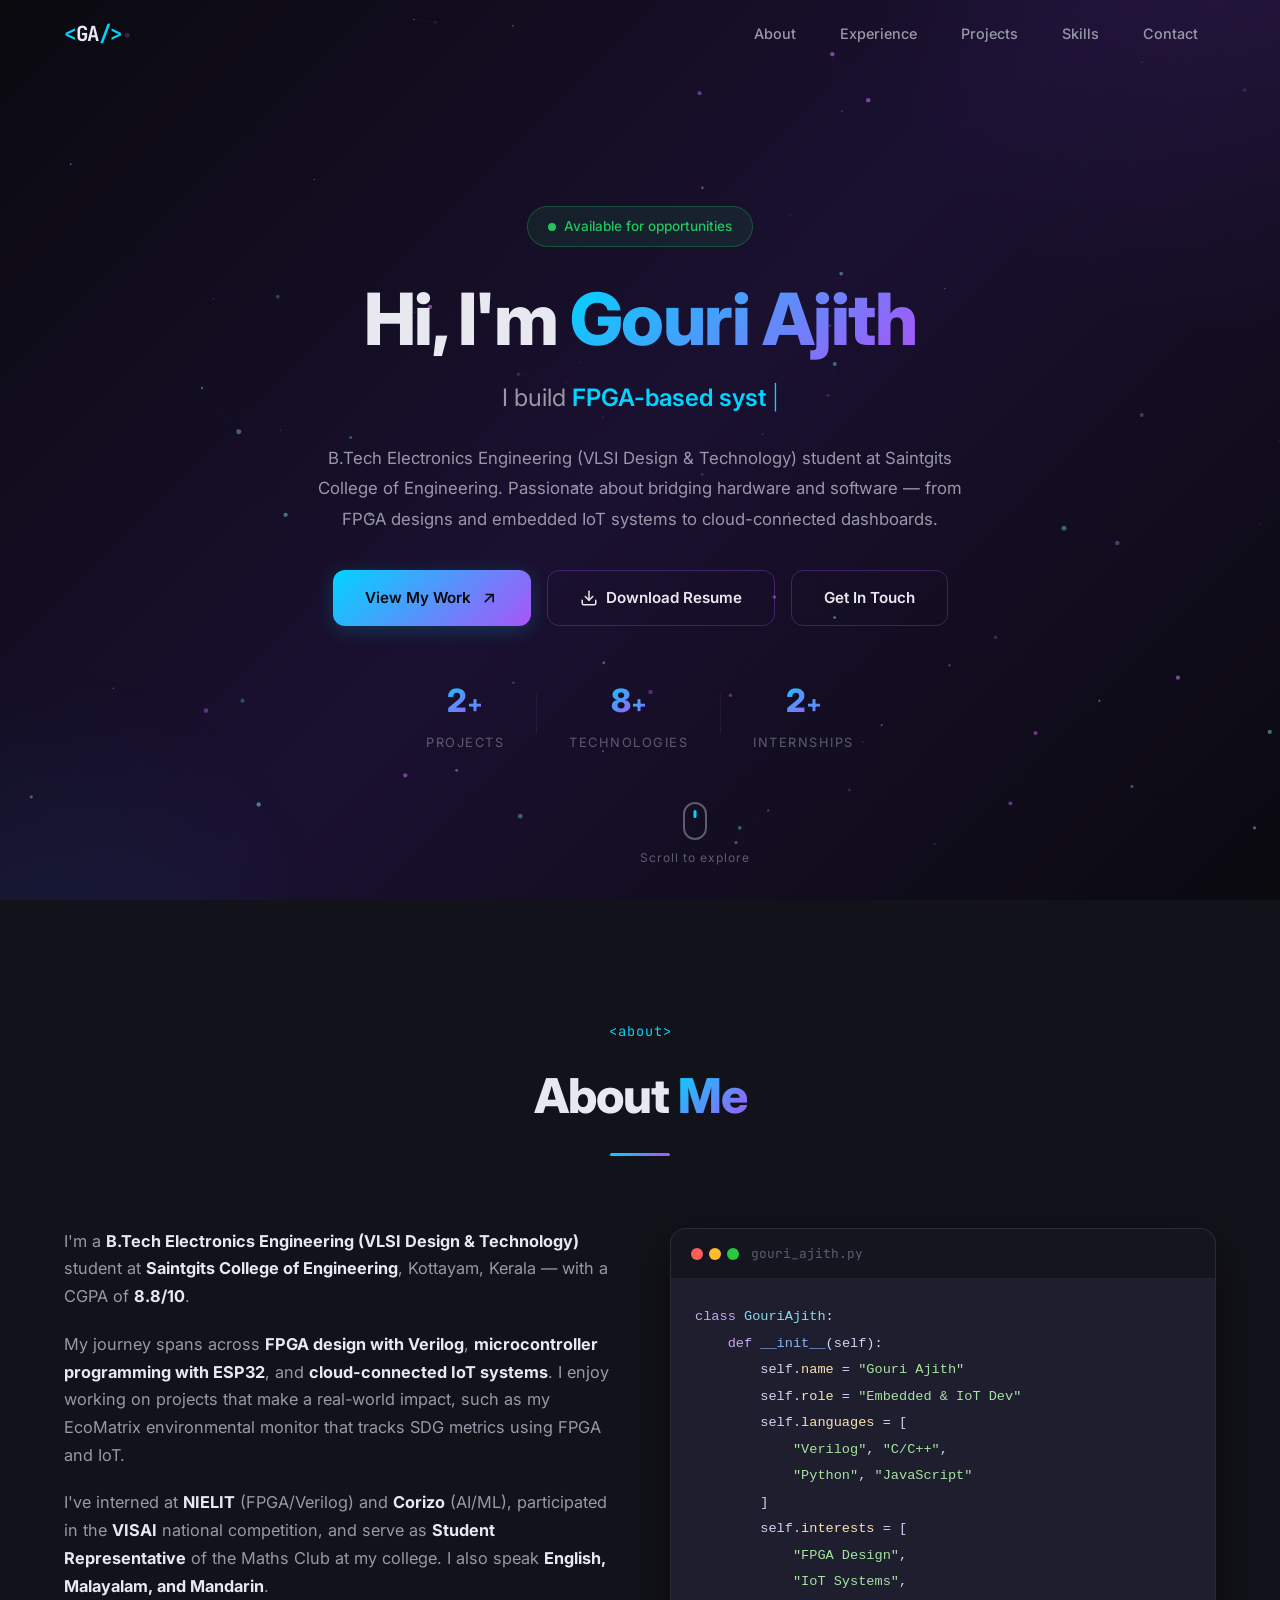
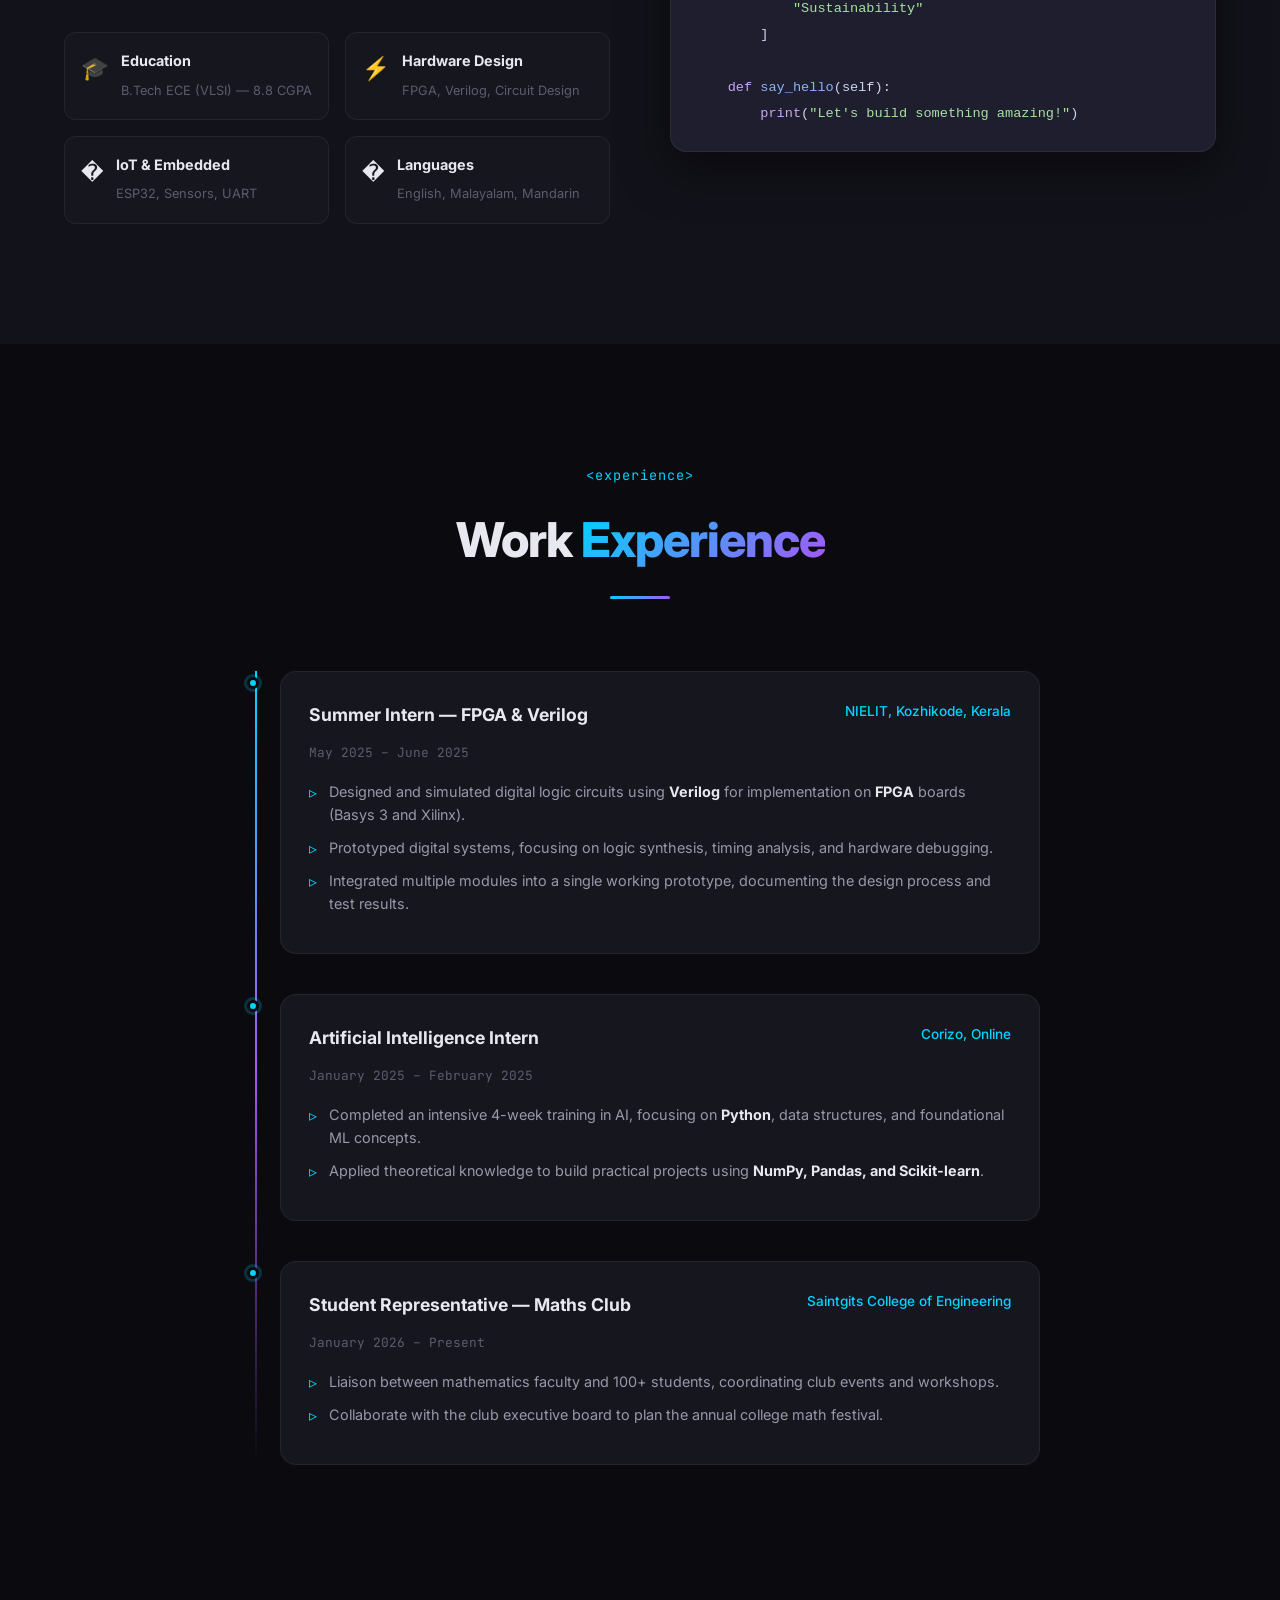
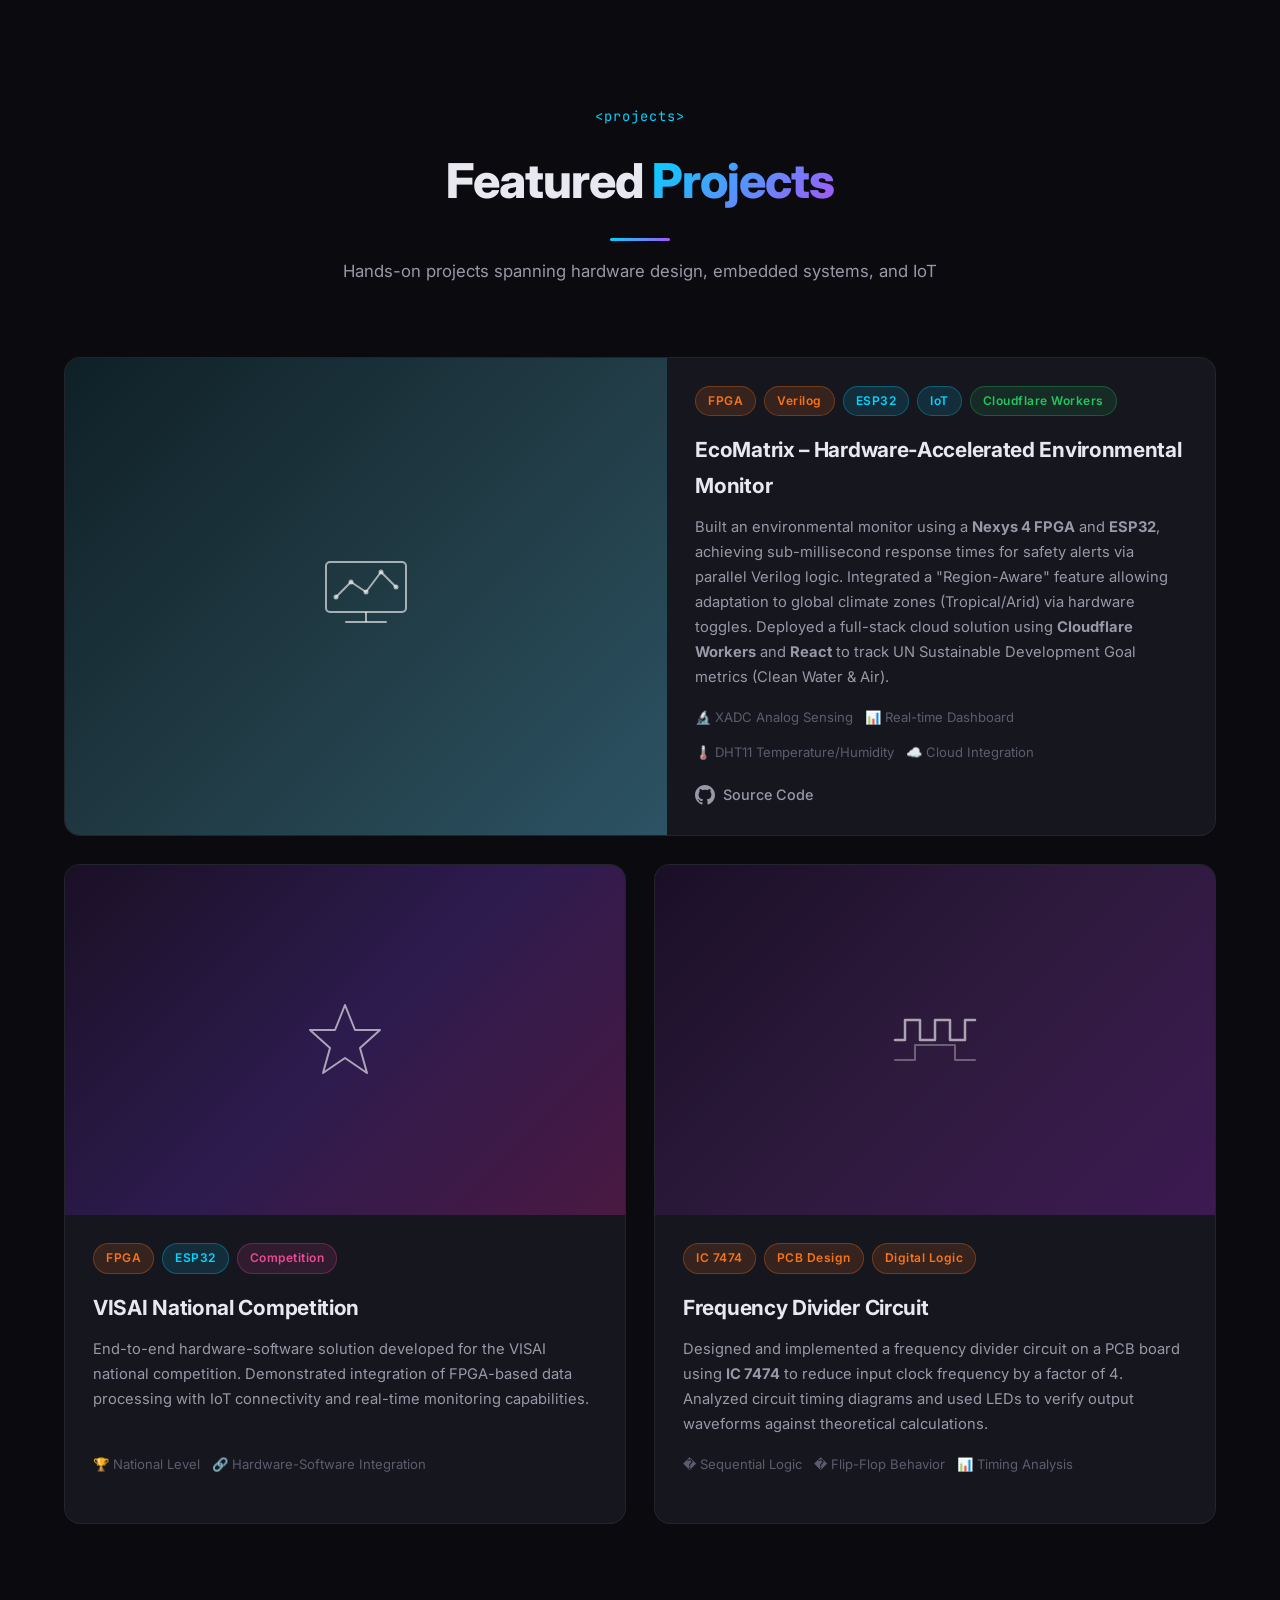
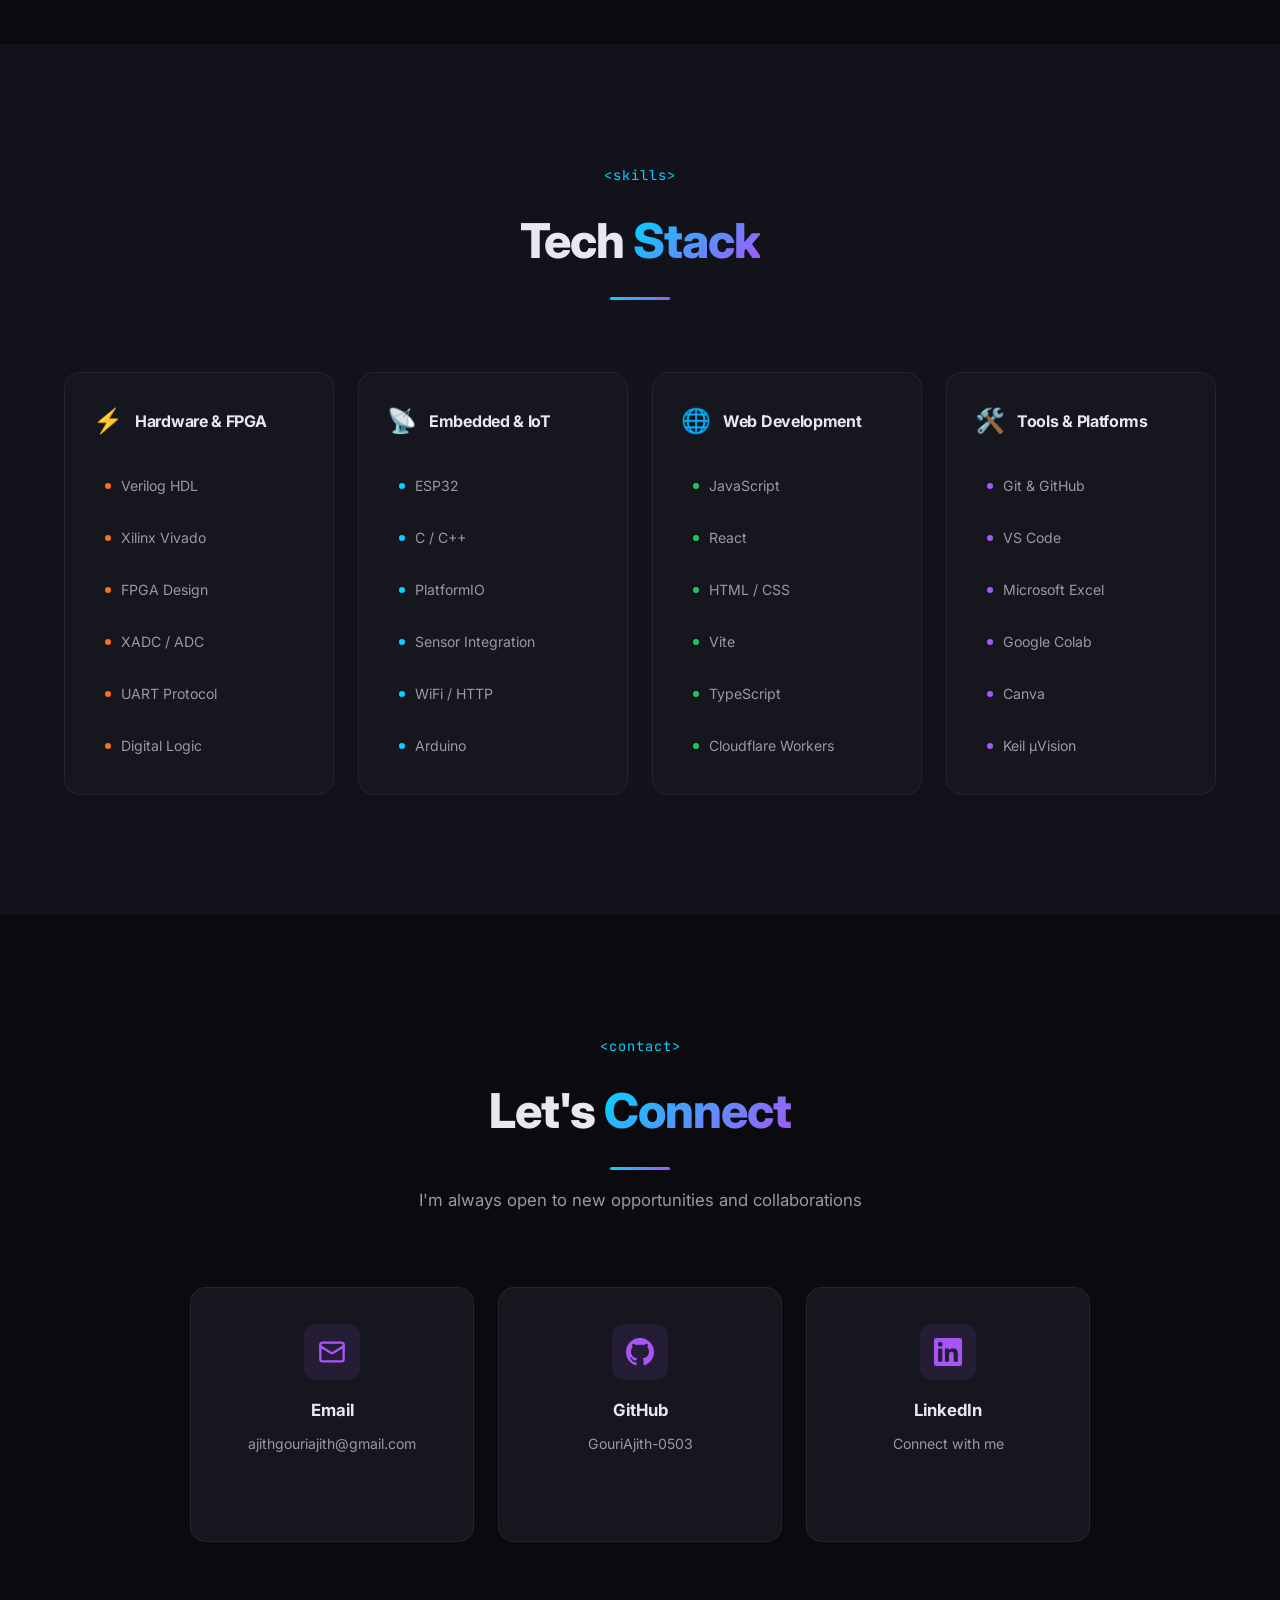
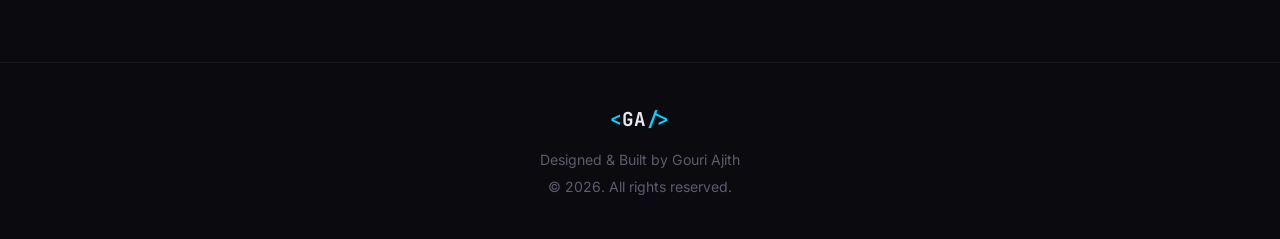
==== commit 25ea480a: "Update portfolio: accurate projects, experience section, resume download, LinkedIn URL" ====
--- a/index.html
+++ b/index.html
@@ -1,17 +1,22 @@
 <!DOCTYPE html>
 <html lang="en">
+
 <head>
     <meta charset="UTF-8">
     <meta name="viewport" content="width=device-width, initial-scale=1.0">
-    <meta name="description" content="Gouri Ajith — Embedded Systems & IoT Developer. Portfolio showcasing FPGA, ESP32, and full-stack web development projects.">
+    <meta name="description"
+        content="Gouri Ajith — Electronics & VLSI Engineering Student. Portfolio showcasing FPGA, ESP32, IoT, and embedded systems projects.">
     <meta name="keywords" content="Gouri Ajith, FPGA, Verilog, ESP32, IoT, embedded systems, portfolio, developer">
     <meta name="author" content="Gouri Ajith">
-    <title>Gouri Ajith | Embedded Systems & IoT Developer</title>
+    <title>Gouri Ajith | Electronics & VLSI Engineering Student</title>
     <link rel="preconnect" href="https://fonts.googleapis.com">
     <link rel="preconnect" href="https://fonts.gstatic.com" crossorigin>
-    <link href="https://fonts.googleapis.com/css2?family=Inter:wght@300;400;500;600;700;800;900&family=JetBrains+Mono:wght@400;500;600&display=swap" rel="stylesheet">
+    <link
+        href="https://fonts.googleapis.com/css2?family=Inter:wght@300;400;500;600;700;800;900&family=JetBrains+Mono:wght@400;500;600&display=swap"
+        rel="stylesheet">
     <link rel="stylesheet" href="style.css">
 </head>
+
 <body>
     <!-- Navigation -->
     <nav class="navbar" id="navbar">
@@ -21,6 +26,7 @@
             </a>
             <ul class="nav-links" id="nav-links">
                 <li><a href="#about" class="nav-link">About</a></li>
+                <li><a href="#experience" class="nav-link">Experience</a></li>
                 <li><a href="#projects" class="nav-link">Projects</a></li>
                 <li><a href="#skills" class="nav-link">Skills</a></li>
                 <li><a href="#contact" class="nav-link">Contact</a></li>
@@ -48,20 +54,31 @@
                 <span class="cursor">|</span>
             </div>
             <p class="hero-description">
-                Passionate about bridging hardware and software — from FPGA designs and embedded IoT systems to full-stack web applications. I love turning complex problems into elegant, real-world solutions.
+                B.Tech Electronics Engineering (VLSI Design & Technology) student at Saintgits College of Engineering.
+                Passionate about bridging hardware and software — from FPGA designs and embedded IoT systems to
+                cloud-connected dashboards.
             </p>
             <div class="hero-cta">
                 <a href="#projects" class="btn btn-primary">
                     <span>View My Work</span>
                     <svg width="20" height="20" viewBox="0 0 24 24" fill="none" stroke="currentColor" stroke-width="2">
-                        <path d="M7 17l9.2-9.2M17 17V7.8H7.8"/>
+                        <path d="M7 17l9.2-9.2M17 17V7.8H7.8" />
                     </svg>
                 </a>
+                <a href="resume.docx" download class="btn btn-outline">
+                    <svg width="18" height="18" viewBox="0 0 24 24" fill="none" stroke="currentColor" stroke-width="2"
+                        stroke-linecap="round" stroke-linejoin="round">
+                        <path d="M21 15v4a2 2 0 0 1-2 2H5a2 2 0 0 1-2-2v-4" />
+                        <polyline points="7 10 12 15 17 10" />
+                        <line x1="12" y1="15" x2="12" y2="3" />
+                    </svg>
+                    Download Resume
+                </a>
                 <a href="#contact" class="btn btn-outline">Get In Touch</a>
             </div>
             <div class="hero-stats">
                 <div class="stat">
-                    <span class="stat-number" data-count="5">0</span><span class="stat-plus">+</span>
+                    <span class="stat-number" data-count="2">0</span><span class="stat-plus">+</span>
                     <span class="stat-label">Projects</span>
                 </div>
                 <div class="stat-divider"></div>
@@ -71,8 +88,8 @@
                 </div>
                 <div class="stat-divider"></div>
                 <div class="stat">
-                    <span class="stat-number" data-count="3">0</span><span class="stat-plus">+</span>
-                    <span class="stat-label">Competitions</span>
+                    <span class="stat-number" data-count="2">0</span><span class="stat-plus">+</span>
+                    <span class="stat-label">Internships</span>
                 </div>
             </div>
         </div>
@@ -95,41 +112,49 @@
             <div class="about-grid">
                 <div class="about-text reveal">
                     <p>
-                        I'm an aspiring <strong>Embedded Systems & IoT Developer</strong> with a passion for creating innovative solutions that connect the physical and digital worlds.
+                        I'm a <strong>B.Tech Electronics Engineering (VLSI Design & Technology)</strong> student at
+                        <strong>Saintgits College of Engineering</strong>, Kottayam, Kerala — with a CGPA of
+                        <strong>8.8/10</strong>.
                     </p>
                     <p>
-                        My journey spans across <strong>FPGA design with Verilog</strong>, <strong>microcontroller programming with ESP32</strong>, and <strong>full-stack web development</strong>. I enjoy working on projects that make a real-world impact, such as my SDG monitoring system that tracks environmental parameters using FPGA and IoT.
+                        My journey spans across <strong>FPGA design with Verilog</strong>, <strong>microcontroller
+                            programming with ESP32</strong>, and <strong>cloud-connected IoT systems</strong>. I enjoy
+                        working on projects that make a real-world impact, such as my EcoMatrix environmental monitor
+                        that tracks SDG metrics using FPGA and IoT.
                     </p>
                     <p>
-                        I've participated in national-level competitions like <strong>VISAI</strong>, where I showcased my ability to build end-to-end hardware-software solutions. I'm constantly learning and seeking new challenges.
+                        I've interned at <strong>NIELIT</strong> (FPGA/Verilog) and <strong>Corizo</strong> (AI/ML),
+                        participated in the <strong>VISAI</strong> national competition, and serve as <strong>Student
+                            Representative</strong> of the Maths Club at my college. I also speak <strong>English,
+                            Malayalam, and Mandarin</strong>.
                     </p>
                     <div class="about-highlights">
                         <div class="highlight-item">
-                            <div class="highlight-icon">🔧</div>
+                            <div class="highlight-icon">🎓</div>
+                            <div>
+                                <strong>Education</strong>
+                                <span>B.Tech ECE (VLSI) — 8.8 CGPA</span>
+                            </div>
+                        </div>
+                        <div class="highlight-item">
+                            <div class="highlight-icon">⚡</div>
                             <div>
                                 <strong>Hardware Design</strong>
                                 <span>FPGA, Verilog, Circuit Design</span>
                             </div>
                         </div>
                         <div class="highlight-item">
-                            <div class="highlight-icon">📡</div>
+                            <div class="highlight-icon">�</div>
                             <div>
-                                <strong>IoT Systems</strong>
+                                <strong>IoT & Embedded</strong>
                                 <span>ESP32, Sensors, UART</span>
                             </div>
                         </div>
                         <div class="highlight-item">
-                            <div class="highlight-icon">💻</div>
+                            <div class="highlight-icon">�</div>
                             <div>
-                                <strong>Web Development</strong>
-                                <span>React, JavaScript, HTML/CSS</span>
-                            </div>
-                        </div>
-                        <div class="highlight-item">
-                            <div class="highlight-icon">🏆</div>
-                            <div>
-                                <strong>Competitions</strong>
-                                <span>VISAI National Competition</span>
+                                <strong>Languages</strong>
+                                <span>English, Malayalam, Mandarin</span>
                             </div>
                         </div>
                     </div>
@@ -144,7 +169,8 @@
                             </div>
                             <span class="code-title">gouri_ajith.py</span>
                         </div>
-                        <pre class="code-body"><code><span class="code-keyword">class</span> <span class="code-class">GouriAjith</span>:
+                        <pre
+                            class="code-body"><code><span class="code-keyword">class</span> <span class="code-class">GouriAjith</span>:
     <span class="code-keyword">def</span> <span class="code-func">__init__</span>(self):
         self.<span class="code-var">name</span> = <span class="code-string">"Gouri Ajith"</span>
         self.<span class="code-var">role</span> = <span class="code-string">"Embedded &amp; IoT Dev"</span>
@@ -166,6 +192,68 @@
         </div>
     </section>
 
+    <!-- Experience Section -->
+    <section class="section experience" id="experience">
+        <div class="container">
+            <div class="section-header">
+                <span class="section-tag">&lt;experience&gt;</span>
+                <h2 class="section-title">Work <span class="gradient-text">Experience</span></h2>
+                <div class="section-line"></div>
+            </div>
+            <div class="timeline">
+                <div class="timeline-item reveal">
+                    <div class="timeline-marker"></div>
+                    <div class="timeline-content">
+                        <div class="timeline-header">
+                            <h3>Summer Intern — FPGA & Verilog</h3>
+                            <span class="timeline-company">NIELIT, Kozhikode, Kerala</span>
+                        </div>
+                        <span class="timeline-date">May 2025 – June 2025</span>
+                        <ul class="timeline-details">
+                            <li>Designed and simulated digital logic circuits using <strong>Verilog</strong> for
+                                implementation on <strong>FPGA</strong> boards (Basys 3 and Xilinx).</li>
+                            <li>Prototyped digital systems, focusing on logic synthesis, timing analysis, and hardware
+                                debugging.</li>
+                            <li>Integrated multiple modules into a single working prototype, documenting the design
+                                process and test results.</li>
+                        </ul>
+                    </div>
+                </div>
+                <div class="timeline-item reveal">
+                    <div class="timeline-marker"></div>
+                    <div class="timeline-content">
+                        <div class="timeline-header">
+                            <h3>Artificial Intelligence Intern</h3>
+                            <span class="timeline-company">Corizo, Online</span>
+                        </div>
+                        <span class="timeline-date">January 2025 – February 2025</span>
+                        <ul class="timeline-details">
+                            <li>Completed an intensive 4-week training in AI, focusing on <strong>Python</strong>, data
+                                structures, and foundational ML concepts.</li>
+                            <li>Applied theoretical knowledge to build practical projects using <strong>NumPy, Pandas,
+                                    and Scikit-learn</strong>.</li>
+                        </ul>
+                    </div>
+                </div>
+                <div class="timeline-item reveal">
+                    <div class="timeline-marker"></div>
+                    <div class="timeline-content">
+                        <div class="timeline-header">
+                            <h3>Student Representative — Maths Club</h3>
+                            <span class="timeline-company">Saintgits College of Engineering</span>
+                        </div>
+                        <span class="timeline-date">January 2026 – Present</span>
+                        <ul class="timeline-details">
+                            <li>Liaison between mathematics faculty and 100+ students, coordinating club events and
+                                workshops.</li>
+                            <li>Collaborate with the club executive board to plan the annual college math festival.</li>
+                        </ul>
+                    </div>
+                </div>
+            </div>
+        </div>
+    </section>
+
     <!-- Projects Section -->
     <section class="section projects" id="projects">
         <div class="container">
@@ -173,7 +261,7 @@
                 <span class="section-tag">&lt;projects&gt;</span>
                 <h2 class="section-title">Featured <span class="gradient-text">Projects</span></h2>
                 <div class="section-line"></div>
-                <p class="section-subtitle">A selection of projects I've built — from hardware to software</p>
+                <p class="section-subtitle">Hands-on projects spanning hardware design, embedded systems, and IoT</p>
             </div>
             <div class="projects-grid">
 
@@ -182,19 +270,23 @@
                     <div class="project-image">
                         <div class="project-image-placeholder sdg-gradient">
                             <svg viewBox="0 0 100 80" class="project-icon">
-                                <rect x="10" y="5" width="80" height="50" rx="4" fill="none" stroke="currentColor" stroke-width="2"/>
-                                <polyline points="20,40 35,25 50,35 65,15 80,30" fill="none" stroke="currentColor" stroke-width="2" stroke-linecap="round" stroke-linejoin="round"/>
-                                <circle cx="20" cy="40" r="2.5" fill="currentColor"/>
-                                <circle cx="35" cy="25" r="2.5" fill="currentColor"/>
-                                <circle cx="50" cy="35" r="2.5" fill="currentColor"/>
-                                <circle cx="65" cy="15" r="2.5" fill="currentColor"/>
-                                <circle cx="80" cy="30" r="2.5" fill="currentColor"/>
-                                <line x1="30" y1="65" x2="70" y2="65" stroke="currentColor" stroke-width="2" stroke-linecap="round"/>
-                                <line x1="50" y1="55" x2="50" y2="65" stroke="currentColor" stroke-width="2"/>
+                                <rect x="10" y="5" width="80" height="50" rx="4" fill="none" stroke="currentColor"
+                                    stroke-width="2" />
+                                <polyline points="20,40 35,25 50,35 65,15 80,30" fill="none" stroke="currentColor"
+                                    stroke-width="2" stroke-linecap="round" stroke-linejoin="round" />
+                                <circle cx="20" cy="40" r="2.5" fill="currentColor" />
+                                <circle cx="35" cy="25" r="2.5" fill="currentColor" />
+                                <circle cx="50" cy="35" r="2.5" fill="currentColor" />
+                                <circle cx="65" cy="15" r="2.5" fill="currentColor" />
+                                <circle cx="80" cy="30" r="2.5" fill="currentColor" />
+                                <line x1="30" y1="65" x2="70" y2="65" stroke="currentColor" stroke-width="2"
+                                    stroke-linecap="round" />
+                                <line x1="50" y1="55" x2="50" y2="65" stroke="currentColor" stroke-width="2" />
                             </svg>
                         </div>
                         <div class="project-overlay">
-                            <a href="https://github.com/GouriAjith-0503/sdg-fpga-monitor" target="_blank" class="project-link-btn">
+                            <a href="https://github.com/GouriAjith-0503/sdg-fpga-monitor" target="_blank"
+                                class="project-link-btn">
                                 View on GitHub →
                             </a>
                         </div>
@@ -207,9 +299,14 @@
                             <span class="tag tag-iot">IoT</span>
                             <span class="tag tag-web">Cloudflare Workers</span>
                         </div>
-                        <h3 class="project-title">SDG FPGA Monitor</h3>
+                        <h3 class="project-title">EcoMatrix – Hardware-Accelerated Environmental Monitor</h3>
                         <p class="project-desc">
-                            A real-time environmental monitoring system aligned with UN Sustainable Development Goals. Uses Nexys4 FPGA with XADC for sensor data acquisition, threshold classification, and UART communication to ESP32 for cloud dashboard integration.
+                            Built an environmental monitor using a <strong>Nexys 4 FPGA</strong> and
+                            <strong>ESP32</strong>, achieving sub-millisecond response times for safety alerts via
+                            parallel Verilog logic. Integrated a "Region-Aware" feature allowing adaptation to global
+                            climate zones (Tropical/Arid) via hardware toggles. Deployed a full-stack cloud solution
+                            using <strong>Cloudflare Workers</strong> and <strong>React</strong> to track UN Sustainable
+                            Development Goal metrics (Clean Water & Air).
                         </p>
                         <div class="project-features">
                             <span>🔬 XADC Analog Sensing</span>
@@ -217,9 +314,11 @@
                             <span>🌡️ DHT11 Temperature/Humidity</span>
                             <span>☁️ Cloud Integration</span>
                         </div>
-                        <a href="https://github.com/GouriAjith-0503/sdg-fpga-monitor" target="_blank" class="project-github">
+                        <a href="https://github.com/GouriAjith-0503/sdg-fpga-monitor" target="_blank"
+                            class="project-github">
                             <svg width="20" height="20" viewBox="0 0 24 24" fill="currentColor">
-                                <path d="M12 0c-6.626 0-12 5.373-12 12 0 5.302 3.438 9.8 8.207 11.387.599.111.793-.261.793-.577v-2.234c-3.338.726-4.033-1.416-4.033-1.416-.546-1.387-1.333-1.756-1.333-1.756-1.089-.745.083-.729.083-.729 1.205.084 1.839 1.237 1.839 1.237 1.07 1.834 2.807 1.304 3.492.997.107-.775.418-1.305.762-1.604-2.665-.305-5.467-1.334-5.467-5.931 0-1.311.469-2.381 1.236-3.221-.124-.303-.535-1.524.117-3.176 0 0 1.008-.322 3.301 1.23.957-.266 1.983-.399 3.003-.404 1.02.005 2.047.138 3.006.404 2.291-1.552 3.297-1.23 3.297-1.23.653 1.653.242 2.874.118 3.176.77.84 1.235 1.911 1.235 3.221 0 4.609-2.807 5.624-5.479 5.921.43.372.823 1.102.823 2.222v3.293c0 .319.192.694.801.576 4.765-1.589 8.199-6.086 8.199-11.386 0-6.627-5.373-12-12-12z"/>
+                                <path
+                                    d="M12 0c-6.626 0-12 5.373-12 12 0 5.302 3.438 9.8 8.207 11.387.599.111.793-.261.793-.577v-2.234c-3.338.726-4.033-1.416-4.033-1.416-.546-1.387-1.333-1.756-1.333-1.756-1.089-.745.083-.729.083-.729 1.205.084 1.839 1.237 1.839 1.237 1.07 1.834 2.807 1.304 3.492.997.107-.775.418-1.305.762-1.604-2.665-.305-5.467-1.334-5.467-5.931 0-1.311.469-2.381 1.236-3.221-.124-.303-.535-1.524.117-3.176 0 0 1.008-.322 3.301 1.23.957-.266 1.983-.399 3.003-.404 1.02.005 2.047.138 3.006.404 2.291-1.552 3.297-1.23 3.297-1.23.653 1.653.242 2.874.118 3.176.77.84 1.235 1.911 1.235 3.221 0 4.609-2.807 5.624-5.479 5.921.43.372.823 1.102.823 2.222v3.293c0 .319.192.694.801.576 4.765-1.589 8.199-6.086 8.199-11.386 0-6.627-5.373-12-12-12z" />
                             </svg>
                             <span>Source Code</span>
                         </a>
@@ -231,7 +330,8 @@
                     <div class="project-image">
                         <div class="project-image-placeholder visai-gradient">
                             <svg viewBox="0 0 100 80" class="project-icon">
-                                <polygon points="50,5 60,30 85,30 65,48 72,73 50,58 28,73 35,48 15,30 40,30" fill="none" stroke="currentColor" stroke-width="2" stroke-linejoin="round"/>
+                                <polygon points="50,5 60,30 85,30 65,48 72,73 50,58 28,73 35,48 15,30 40,30" fill="none"
+                                    stroke="currentColor" stroke-width="2" stroke-linejoin="round" />
                             </svg>
                         </div>
                     </div>
@@ -243,7 +343,9 @@
                         </div>
                         <h3 class="project-title">VISAI National Competition</h3>
                         <p class="project-desc">
-                            End-to-end hardware-software solution developed for the VISAI national competition. Demonstrated integration of FPGA-based data processing with IoT connectivity and real-time monitoring capabilities.
+                            End-to-end hardware-software solution developed for the VISAI national competition.
+                            Demonstrated integration of FPGA-based data processing with IoT connectivity and real-time
+                            monitoring capabilities.
                         </p>
                         <div class="project-features">
                             <span>🏆 National Level</span>
@@ -252,71 +354,36 @@
                     </div>
                 </article>
 
-                <!-- Project 3: Ayurveda Website -->
-                <article class="project-card reveal" id="project-ayurveda">
+                <!-- Project 3: Frequency Divider -->
+                <article class="project-card reveal" id="project-freqdiv">
                     <div class="project-image">
-                        <div class="project-image-placeholder ayurveda-gradient">
+                        <div class="project-image-placeholder freqdiv-gradient">
                             <svg viewBox="0 0 100 80" class="project-icon">
-                                <path d="M50 10 C50 10 30 20 30 40 C30 55 40 65 50 70 C60 65 70 55 70 40 C70 20 50 10 50 10Z" fill="none" stroke="currentColor" stroke-width="2"/>
-                                <line x1="50" y1="30" x2="50" y2="65" stroke="currentColor" stroke-width="1.5"/>
-                                <path d="M50 40 C45 35 38 37 38 42" fill="none" stroke="currentColor" stroke-width="1.5"/>
-                                <path d="M50 50 C55 45 62 47 62 52" fill="none" stroke="currentColor" stroke-width="1.5"/>
+                                <polyline
+                                    points="10,40 20,40 20,20 35,20 35,40 50,40 50,20 65,20 65,40 80,40 80,20 90,20"
+                                    fill="none" stroke="currentColor" stroke-width="2.5" stroke-linecap="round"
+                                    stroke-linejoin="round" />
+                                <polyline points="10,60 30,60 30,45 70,45 70,60 90,60" fill="none" stroke="currentColor"
+                                    stroke-width="2" stroke-linecap="round" stroke-linejoin="round" opacity="0.5" />
                             </svg>
                         </div>
                     </div>
                     <div class="project-content">
                         <div class="project-tags">
-                            <span class="tag tag-web">React</span>
-                            <span class="tag tag-web">Vite</span>
-                            <span class="tag tag-web">JavaScript</span>
-                            <span class="tag tag-web">CSS</span>
-                        </div>
-                        <h3 class="project-title">Ayurveda Clinic & Pharmacy</h3>
+                            <span class="tag tag-hardware">IC 7474</span>
+                            <span class="tag tag-hardware">PCB Design</span>
+                            <span class="tag tag-hardware">Digital Logic</span>
+                        </div>
+                        <h3 class="project-title">Frequency Divider Circuit</h3>
                         <p class="project-desc">
-                            A comprehensive full-stack web application for an Ayurveda clinic and pharmacy. Features include doctor consultations, appointment booking, e-commerce shop with product categories, cart/checkout system, and a modern responsive design.
+                            Designed and implemented a frequency divider circuit on a PCB board using <strong>IC
+                                7474</strong> to reduce input clock frequency by a factor of 4. Analyzed circuit timing
+                            diagrams and used LEDs to verify output waveforms against theoretical calculations.
                         </p>
                         <div class="project-features">
-                            <span>🛒 E-Commerce</span>
-                            <span>📅 Booking System</span>
-                            <span>👨‍⚕️ Doctor Profiles</span>
-                        </div>
-                    </div>
-                </article>
-
-                <!-- Project 4: ESP32 IoT Firmware -->
-                <article class="project-card reveal" id="project-esp32">
-                    <div class="project-image">
-                        <div class="project-image-placeholder esp32-gradient">
-                            <svg viewBox="0 0 100 80" class="project-icon">
-                                <rect x="25" y="15" width="50" height="50" rx="6" fill="none" stroke="currentColor" stroke-width="2"/>
-                                <circle cx="50" cy="40" r="12" fill="none" stroke="currentColor" stroke-width="2"/>
-                                <circle cx="50" cy="40" r="4" fill="currentColor"/>
-                                <line x1="15" y1="25" x2="25" y2="25" stroke="currentColor" stroke-width="2"/>
-                                <line x1="15" y1="35" x2="25" y2="35" stroke="currentColor" stroke-width="2"/>
-                                <line x1="15" y1="45" x2="25" y2="45" stroke="currentColor" stroke-width="2"/>
-                                <line x1="15" y1="55" x2="25" y2="55" stroke="currentColor" stroke-width="2"/>
-                                <line x1="75" y1="25" x2="85" y2="25" stroke="currentColor" stroke-width="2"/>
-                                <line x1="75" y1="35" x2="85" y2="35" stroke="currentColor" stroke-width="2"/>
-                                <line x1="75" y1="45" x2="85" y2="45" stroke="currentColor" stroke-width="2"/>
-                                <line x1="75" y1="55" x2="85" y2="55" stroke="currentColor" stroke-width="2"/>
-                            </svg>
-                        </div>
-                    </div>
-                    <div class="project-content">
-                        <div class="project-tags">
-                            <span class="tag tag-iot">ESP32</span>
-                            <span class="tag tag-hardware">C++</span>
-                            <span class="tag tag-iot">PlatformIO</span>
-                            <span class="tag tag-iot">WiFi</span>
-                        </div>
-                        <h3 class="project-title">ESP32 IoT Firmware</h3>
-                        <p class="project-desc">
-                            Custom firmware for ESP32 microcontroller enabling wireless sensor data transmission. Interfaces with FPGA via UART for real-time environmental data relay to cloud-based monitoring dashboards.
-                        </p>
-                        <div class="project-features">
-                            <span>📡 WiFi Connectivity</span>
-                            <span>🔄 UART Bridge</span>
-                            <span>☁️ Cloud Upload</span>
+                            <span>� Sequential Logic</span>
+                            <span>� Flip-Flop Behavior</span>
+                            <span>📊 Timing Analysis</span>
                         </div>
                     </div>
                 </article>
@@ -384,10 +451,10 @@
                     <div class="skill-items">
                         <div class="skill-item"><span class="skill-dot tools"></span>Git & GitHub</div>
                         <div class="skill-item"><span class="skill-dot tools"></span>VS Code</div>
-                        <div class="skill-item"><span class="skill-dot tools"></span>Xilinx ISE</div>
-                        <div class="skill-item"><span class="skill-dot tools"></span>Linux</div>
-                        <div class="skill-item"><span class="skill-dot tools"></span>LaTeX / Overleaf</div>
-                        <div class="skill-item"><span class="skill-dot tools"></span>Cloudflare</div>
+                        <div class="skill-item"><span class="skill-dot tools"></span>Microsoft Excel</div>
+                        <div class="skill-item"><span class="skill-dot tools"></span>Google Colab</div>
+                        <div class="skill-item"><span class="skill-dot tools"></span>Canva</div>
+                        <div class="skill-item"><span class="skill-dot tools"></span>Keil µVision</div>
                     </div>
                 </div>
             </div>
@@ -406,28 +473,34 @@
             <div class="contact-grid">
                 <a href="mailto:ajithgouriajith@gmail.com" class="contact-card reveal" id="contact-email">
                     <div class="contact-icon">
-                        <svg width="28" height="28" viewBox="0 0 24 24" fill="none" stroke="currentColor" stroke-width="2" stroke-linecap="round" stroke-linejoin="round">
-                            <rect x="2" y="4" width="20" height="16" rx="2"/><path d="m22 7-8.97 5.7a1.94 1.94 0 0 1-2.06 0L2 7"/>
+                        <svg width="28" height="28" viewBox="0 0 24 24" fill="none" stroke="currentColor"
+                            stroke-width="2" stroke-linecap="round" stroke-linejoin="round">
+                            <rect x="2" y="4" width="20" height="16" rx="2" />
+                            <path d="m22 7-8.97 5.7a1.94 1.94 0 0 1-2.06 0L2 7" />
                         </svg>
                     </div>
                     <h3>Email</h3>
                     <p>ajithgouriajith@gmail.com</p>
                     <span class="contact-arrow">→</span>
                 </a>
-                <a href="https://github.com/GouriAjith-0503" target="_blank" class="contact-card reveal" id="contact-github">
+                <a href="https://github.com/GouriAjith-0503" target="_blank" class="contact-card reveal"
+                    id="contact-github">
                     <div class="contact-icon">
                         <svg width="28" height="28" viewBox="0 0 24 24" fill="currentColor">
-                            <path d="M12 0c-6.626 0-12 5.373-12 12 0 5.302 3.438 9.8 8.207 11.387.599.111.793-.261.793-.577v-2.234c-3.338.726-4.033-1.416-4.033-1.416-.546-1.387-1.333-1.756-1.333-1.756-1.089-.745.083-.729.083-.729 1.205.084 1.839 1.237 1.839 1.237 1.07 1.834 2.807 1.304 3.492.997.107-.775.418-1.305.762-1.604-2.665-.305-5.467-1.334-5.467-5.931 0-1.311.469-2.381 1.236-3.221-.124-.303-.535-1.524.117-3.176 0 0 1.008-.322 3.301 1.23.957-.266 1.983-.399 3.003-.404 1.02.005 2.047.138 3.006.404 2.291-1.552 3.297-1.23 3.297-1.23.653 1.653.242 2.874.118 3.176.77.84 1.235 1.911 1.235 3.221 0 4.609-2.807 5.624-5.479 5.921.43.372.823 1.102.823 2.222v3.293c0 .319.192.694.801.576 4.765-1.589 8.199-6.086 8.199-11.386 0-6.627-5.373-12-12-12z"/>
+                            <path
+                                d="M12 0c-6.626 0-12 5.373-12 12 0 5.302 3.438 9.8 8.207 11.387.599.111.793-.261.793-.577v-2.234c-3.338.726-4.033-1.416-4.033-1.416-.546-1.387-1.333-1.756-1.333-1.756-1.089-.745.083-.729.083-.729 1.205.084 1.839 1.237 1.839 1.237 1.07 1.834 2.807 1.304 3.492.997.107-.775.418-1.305.762-1.604-2.665-.305-5.467-1.334-5.467-5.931 0-1.311.469-2.381 1.236-3.221-.124-.303-.535-1.524.117-3.176 0 0 1.008-.322 3.301 1.23.957-.266 1.983-.399 3.003-.404 1.02.005 2.047.138 3.006.404 2.291-1.552 3.297-1.23 3.297-1.23.653 1.653.242 2.874.118 3.176.77.84 1.235 1.911 1.235 3.221 0 4.609-2.807 5.624-5.479 5.921.43.372.823 1.102.823 2.222v3.293c0 .319.192.694.801.576 4.765-1.589 8.199-6.086 8.199-11.386 0-6.627-5.373-12-12-12z" />
                         </svg>
                     </div>
                     <h3>GitHub</h3>
                     <p>GouriAjith-0503</p>
                     <span class="contact-arrow">→</span>
                 </a>
-                <a href="https://linkedin.com/in/" target="_blank" class="contact-card reveal" id="contact-linkedin">
+                <a href="https://www.linkedin.com/in/gouri-ajith-64854a331" target="_blank" class="contact-card reveal"
+                    id="contact-linkedin">
                     <div class="contact-icon">
                         <svg width="28" height="28" viewBox="0 0 24 24" fill="currentColor">
-                            <path d="M20.447 20.452h-3.554v-5.569c0-1.328-.027-3.037-1.852-3.037-1.853 0-2.136 1.445-2.136 2.939v5.667H9.351V9h3.414v1.561h.046c.477-.9 1.637-1.85 3.37-1.85 3.601 0 4.267 2.37 4.267 5.455v6.286zM5.337 7.433c-1.144 0-2.063-.926-2.063-2.065 0-1.138.92-2.063 2.063-2.063 1.14 0 2.064.925 2.064 2.063 0 1.139-.925 2.065-2.064 2.065zm1.782 13.019H3.555V9h3.564v11.452zM22.225 0H1.771C.792 0 0 .774 0 1.729v20.542C0 23.227.792 24 1.771 24h20.451C23.2 24 24 23.227 24 22.271V1.729C24 .774 23.2 0 22.222 0h.003z"/>
+                            <path
+                                d="M20.447 20.452h-3.554v-5.569c0-1.328-.027-3.037-1.852-3.037-1.853 0-2.136 1.445-2.136 2.939v5.667H9.351V9h3.414v1.561h.046c.477-.9 1.637-1.85 3.37-1.85 3.601 0 4.267 2.37 4.267 5.455v6.286zM5.337 7.433c-1.144 0-2.063-.926-2.063-2.065 0-1.138.92-2.063 2.063-2.063 1.14 0 2.064.925 2.064 2.063 0 1.139-.925 2.065-2.064 2.065zm1.782 13.019H3.555V9h3.564v11.452zM22.225 0H1.771C.792 0 0 .774 0 1.729v20.542C0 23.227.792 24 1.771 24h20.451C23.2 24 24 23.227 24 22.271V1.729C24 .774 23.2 0 22.222 0h.003z" />
                         </svg>
                     </div>
                     <h3>LinkedIn</h3>
@@ -453,4 +526,5 @@
 
     <script src="script.js"></script>
 </body>
-</html>
+
+</html>
--- a/style.css
+++ b/style.css
@@ -46,7 +46,9 @@
 /* =========================================
    BASE STYLES
    ========================================= */
-*, *::before, *::after {
+*,
+*::before,
+*::after {
     margin: 0;
     padding: 0;
     box-sizing: border-box;
@@ -202,16 +204,23 @@
     transition: var(--transition-fast);
 }
 
-.hamburger::before { top: -7px; }
-.hamburger::after { bottom: -7px; }
+.hamburger::before {
+    top: -7px;
+}
+
+.hamburger::after {
+    bottom: -7px;
+}
 
 .nav-toggle.active .hamburger {
     background: transparent;
 }
+
 .nav-toggle.active .hamburger::before {
     transform: rotate(45deg);
     top: 0;
 }
+
 .nav-toggle.active .hamburger::after {
     transform: rotate(-45deg);
     bottom: 0;
@@ -265,9 +274,19 @@
 }
 
 @keyframes floatOrb {
-    0%, 100% { transform: translate(0, 0) scale(1); }
-    33% { transform: translate(40px, -30px) scale(1.05); }
-    66% { transform: translate(-20px, 20px) scale(0.95); }
+
+    0%,
+    100% {
+        transform: translate(0, 0) scale(1);
+    }
+
+    33% {
+        transform: translate(40px, -30px) scale(1.05);
+    }
+
+    66% {
+        transform: translate(-20px, 20px) scale(0.95);
+    }
 }
 
 .hero-content {
@@ -283,6 +302,7 @@
         opacity: 0;
         transform: translateY(40px);
     }
+
     to {
         opacity: 1;
         transform: translateY(0);
@@ -313,8 +333,17 @@
 }
 
 @keyframes pulse {
-    0%, 100% { opacity: 1; box-shadow: 0 0 0 0 rgba(34, 197, 94, 0.4); }
-    50% { opacity: 0.8; box-shadow: 0 0 0 8px rgba(34, 197, 94, 0); }
+
+    0%,
+    100% {
+        opacity: 1;
+        box-shadow: 0 0 0 0 rgba(34, 197, 94, 0.4);
+    }
+
+    50% {
+        opacity: 0.8;
+        box-shadow: 0 0 0 8px rgba(34, 197, 94, 0);
+    }
 }
 
 .hero-title {
@@ -361,7 +390,9 @@
 }
 
 @keyframes blink {
-    50% { opacity: 0; }
+    50% {
+        opacity: 0;
+    }
 }
 
 .hero-description {
@@ -501,8 +532,15 @@
 }
 
 @keyframes scrollWheel {
-    0% { opacity: 1; transform: translateX(-50%) translateY(0); }
-    100% { opacity: 0; transform: translateX(-50%) translateY(14px); }
+    0% {
+        opacity: 1;
+        transform: translateX(-50%) translateY(0);
+    }
+
+    100% {
+        opacity: 0;
+        transform: translateX(-50%) translateY(14px);
+    }
 }
 
 /* =========================================
@@ -642,9 +680,17 @@
     border-radius: 50%;
 }
 
-.dot.red { background: #ff5f57; }
-.dot.yellow { background: #febc2e; }
-.dot.green { background: #28c840; }
+.dot.red {
+    background: #ff5f57;
+}
+
+.dot.yellow {
+    background: #febc2e;
+}
+
+.dot.green {
+    background: #28c840;
+}
 
 .code-title {
     font-family: var(--font-mono);
@@ -661,11 +707,25 @@
     color: #cdd6f4;
 }
 
-.code-keyword { color: #cba6f7; }
-.code-class { color: #89dceb; }
-.code-func { color: #89b4fa; }
-.code-var { color: #f9e2af; }
-.code-string { color: #a6e3a1; }
+.code-keyword {
+    color: #cba6f7;
+}
+
+.code-class {
+    color: #89dceb;
+}
+
+.code-func {
+    color: #89b4fa;
+}
+
+.code-var {
+    color: #f9e2af;
+}
+
+.code-string {
+    color: #a6e3a1;
+}
 
 /* =========================================
    PROJECTS SECTION
@@ -736,12 +796,123 @@
     background: linear-gradient(135deg, #1a1025, #2d1b4e, #4a1942);
 }
 
-.ayurveda-gradient {
-    background: linear-gradient(135deg, #1a2f0f, #2d4a0a, #3d5c1a);
-}
-
-.esp32-gradient {
-    background: linear-gradient(135deg, #1a1a2e, #16213e, #0f3460);
+.freqdiv-gradient {
+    background: linear-gradient(135deg, #1a0f27, #2e1a3d, #3d1a52);
+}
+
+/* =========================================
+   EXPERIENCE TIMELINE
+   ========================================= */
+.experience {
+    background: var(--bg-primary);
+}
+
+.timeline {
+    max-width: 800px;
+    margin: 0 auto;
+    position: relative;
+    padding-left: 40px;
+}
+
+.timeline::before {
+    content: '';
+    position: absolute;
+    left: 15px;
+    top: 0;
+    bottom: 0;
+    width: 2px;
+    background: linear-gradient(to bottom, var(--accent-cyan), var(--accent-purple), transparent);
+}
+
+.timeline-item {
+    position: relative;
+    margin-bottom: 40px;
+}
+
+.timeline-item:last-child {
+    margin-bottom: 0;
+}
+
+.timeline-marker {
+    position: absolute;
+    left: -33px;
+    top: 6px;
+    width: 12px;
+    height: 12px;
+    border-radius: 50%;
+    background: var(--accent-cyan);
+    border: 3px solid var(--bg-primary);
+    box-shadow: 0 0 0 3px rgba(0, 212, 255, 0.2);
+    z-index: 1;
+}
+
+.timeline-content {
+    background: var(--bg-card);
+    border: 1px solid var(--border-subtle);
+    border-radius: var(--radius-lg);
+    padding: 28px;
+    transition: var(--transition-smooth);
+}
+
+.timeline-content:hover {
+    border-color: var(--border-hover);
+    box-shadow: var(--shadow-glow);
+    transform: translateX(4px);
+}
+
+.timeline-header {
+    display: flex;
+    justify-content: space-between;
+    align-items: flex-start;
+    flex-wrap: wrap;
+    gap: 8px;
+    margin-bottom: 8px;
+}
+
+.timeline-header h3 {
+    font-size: 1.1rem;
+    font-weight: 700;
+    color: var(--text-primary);
+}
+
+.timeline-company {
+    font-size: 0.85rem;
+    color: var(--accent-cyan);
+    font-weight: 500;
+}
+
+.timeline-date {
+    display: inline-block;
+    font-size: 0.8rem;
+    color: var(--text-muted);
+    font-family: var(--font-mono);
+    margin-bottom: 16px;
+}
+
+.timeline-details {
+    list-style: none;
+    padding: 0;
+}
+
+.timeline-details li {
+    position: relative;
+    padding-left: 20px;
+    margin-bottom: 10px;
+    font-size: 0.9rem;
+    color: var(--text-secondary);
+    line-height: 1.6;
+}
+
+.timeline-details li::before {
+    content: '▹';
+    position: absolute;
+    left: 0;
+    color: var(--accent-cyan);
+    font-size: 1rem;
+}
+
+.timeline-details li strong {
+    color: var(--text-primary);
 }
 
 .project-overlay {
@@ -935,10 +1106,21 @@
     flex-shrink: 0;
 }
 
-.skill-dot.hardware { background: var(--accent-orange); }
-.skill-dot.iot { background: var(--accent-cyan); }
-.skill-dot.web { background: var(--accent-green); }
-.skill-dot.tools { background: var(--accent-purple); }
+.skill-dot.hardware {
+    background: var(--accent-orange);
+}
+
+.skill-dot.iot {
+    background: var(--accent-cyan);
+}
+
+.skill-dot.web {
+    background: var(--accent-green);
+}
+
+.skill-dot.tools {
+    background: var(--accent-purple);
+}
 
 /* =========================================
    CONTACT SECTION
@@ -1166,4 +1348,4 @@
         max-width: 280px;
         justify-content: center;
     }
-}
+}
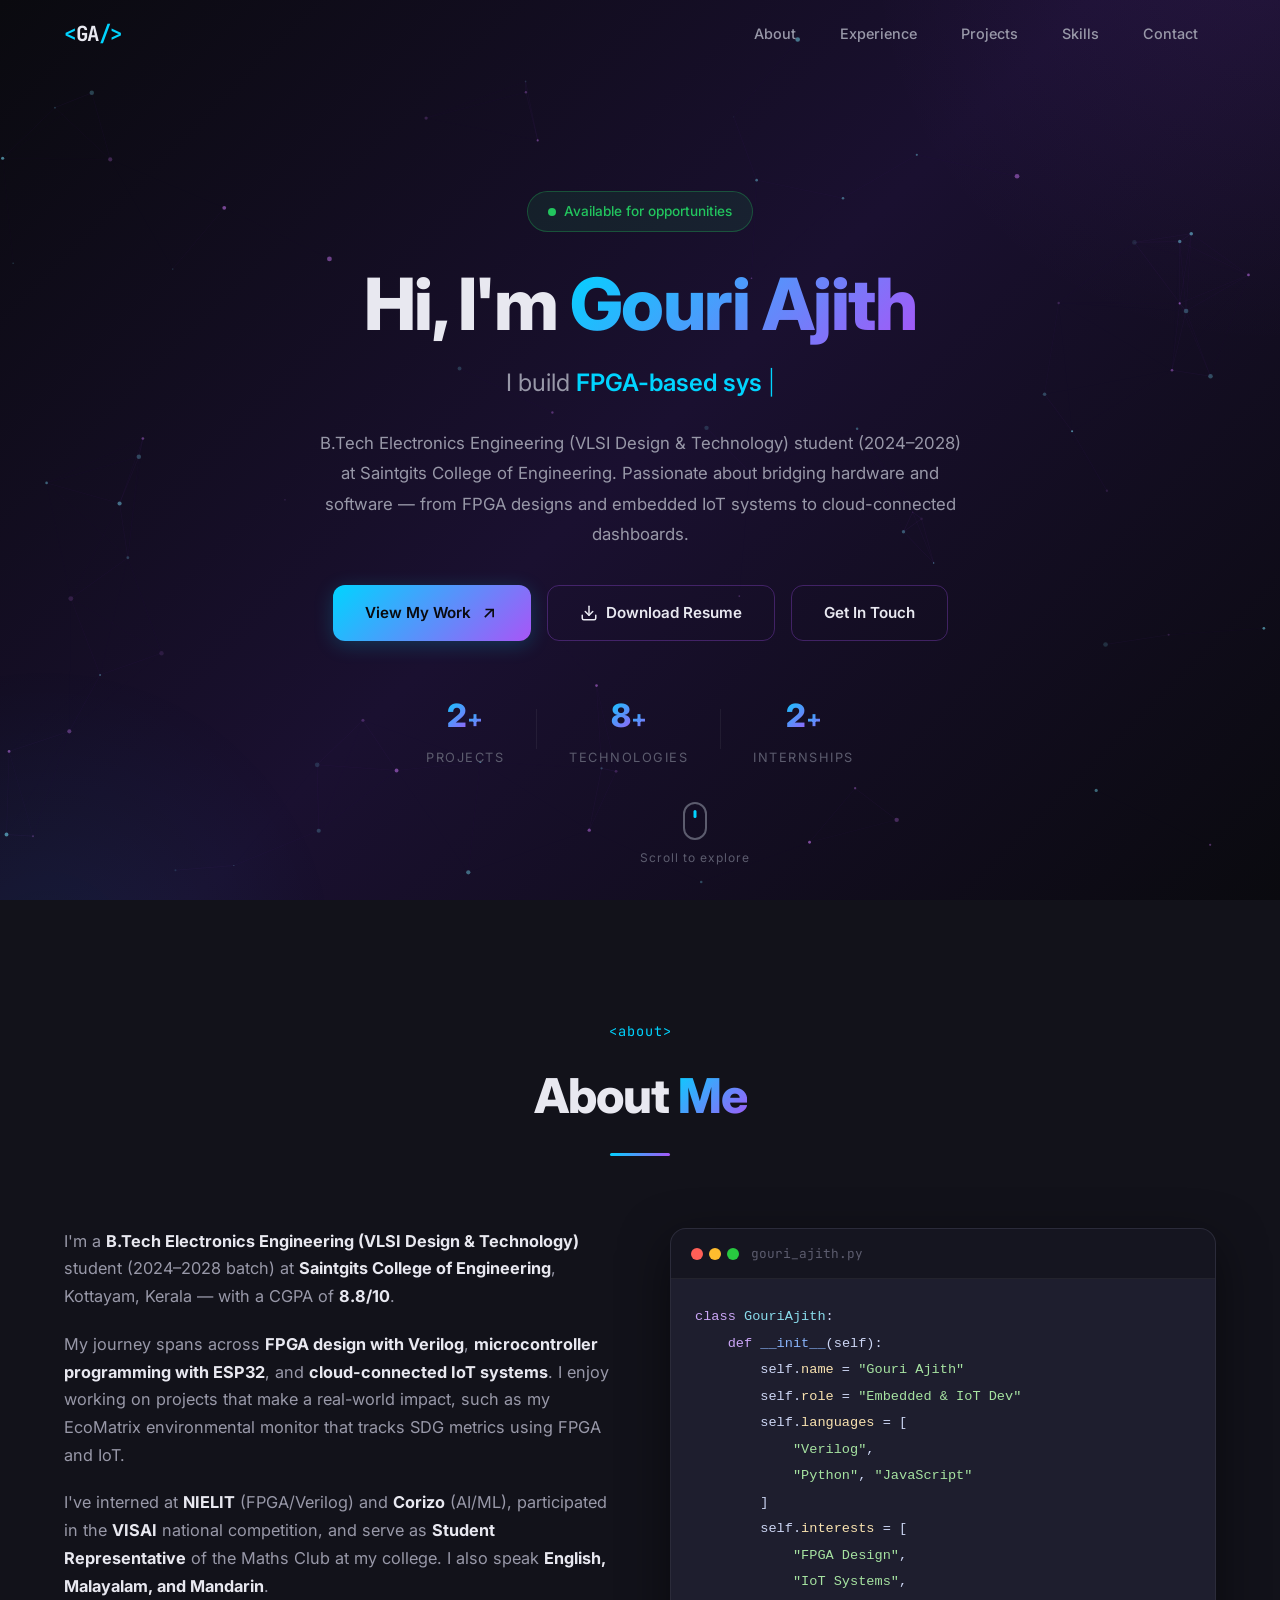
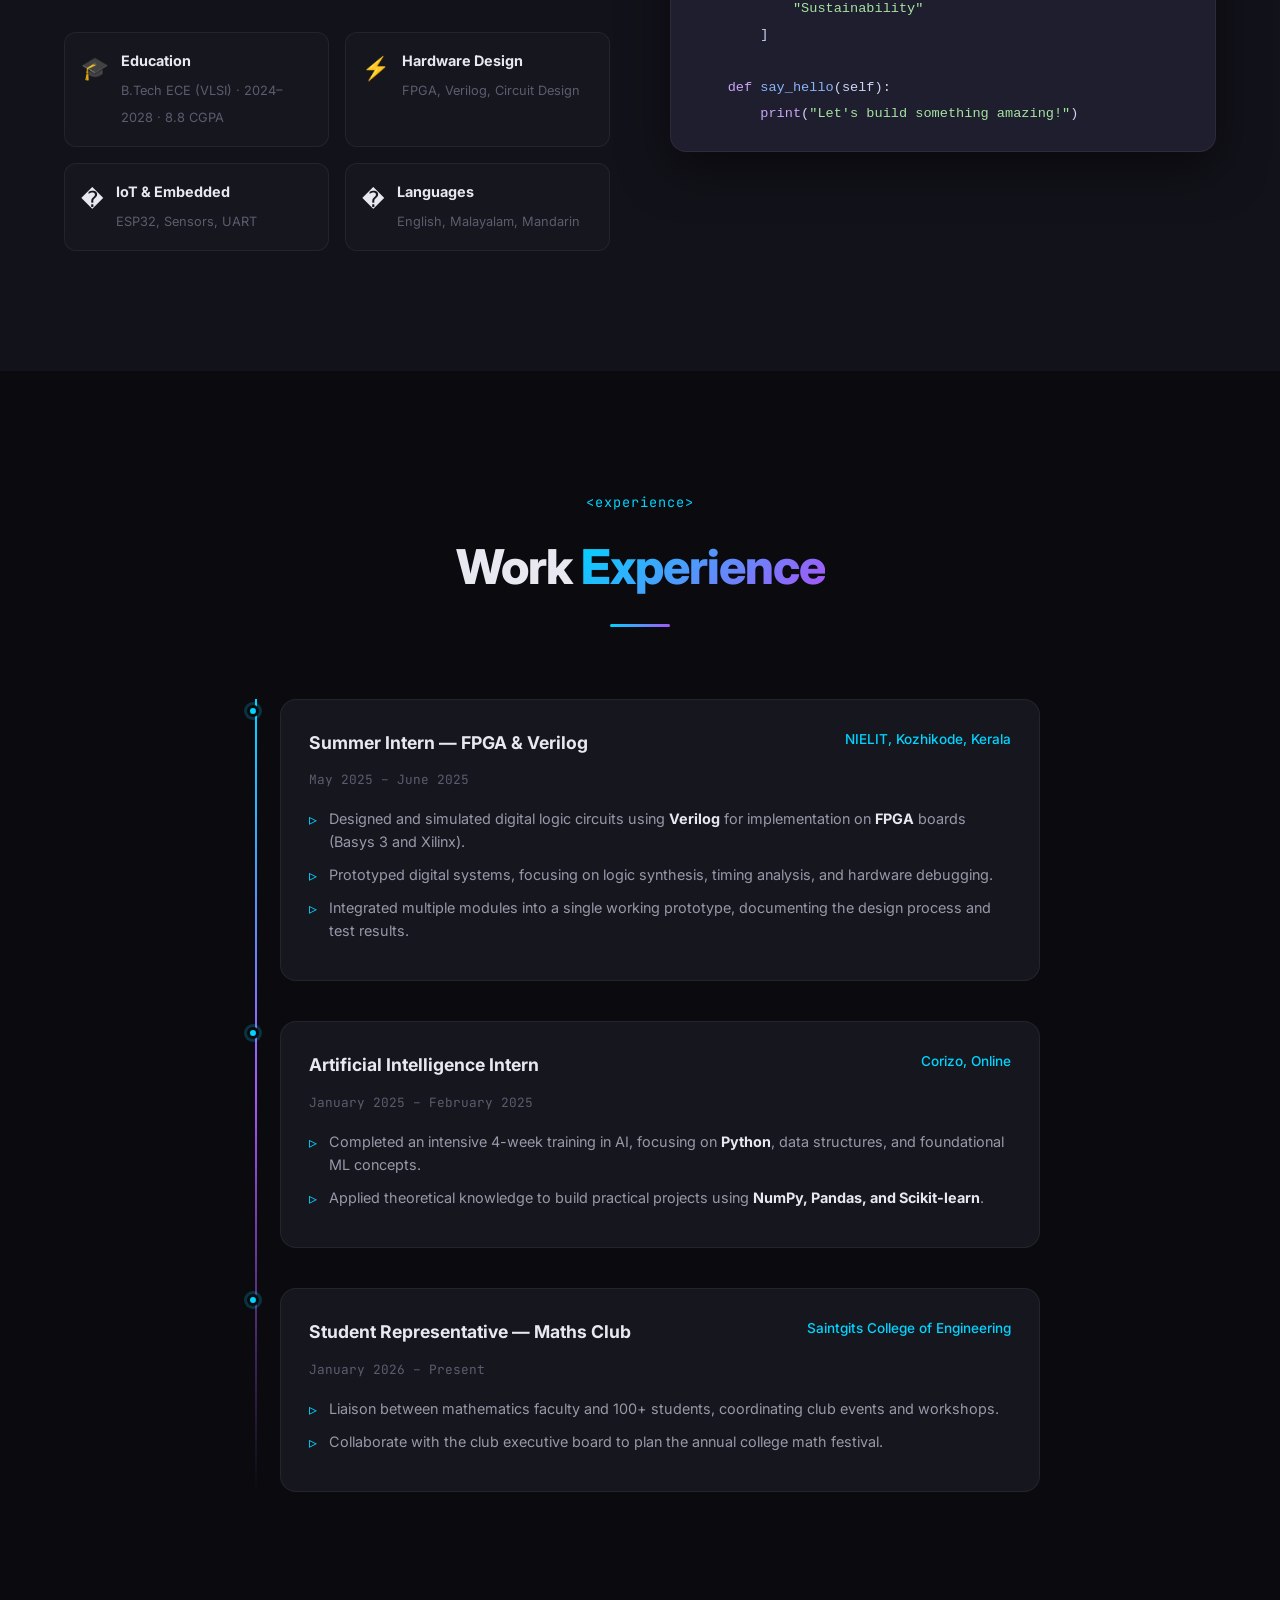
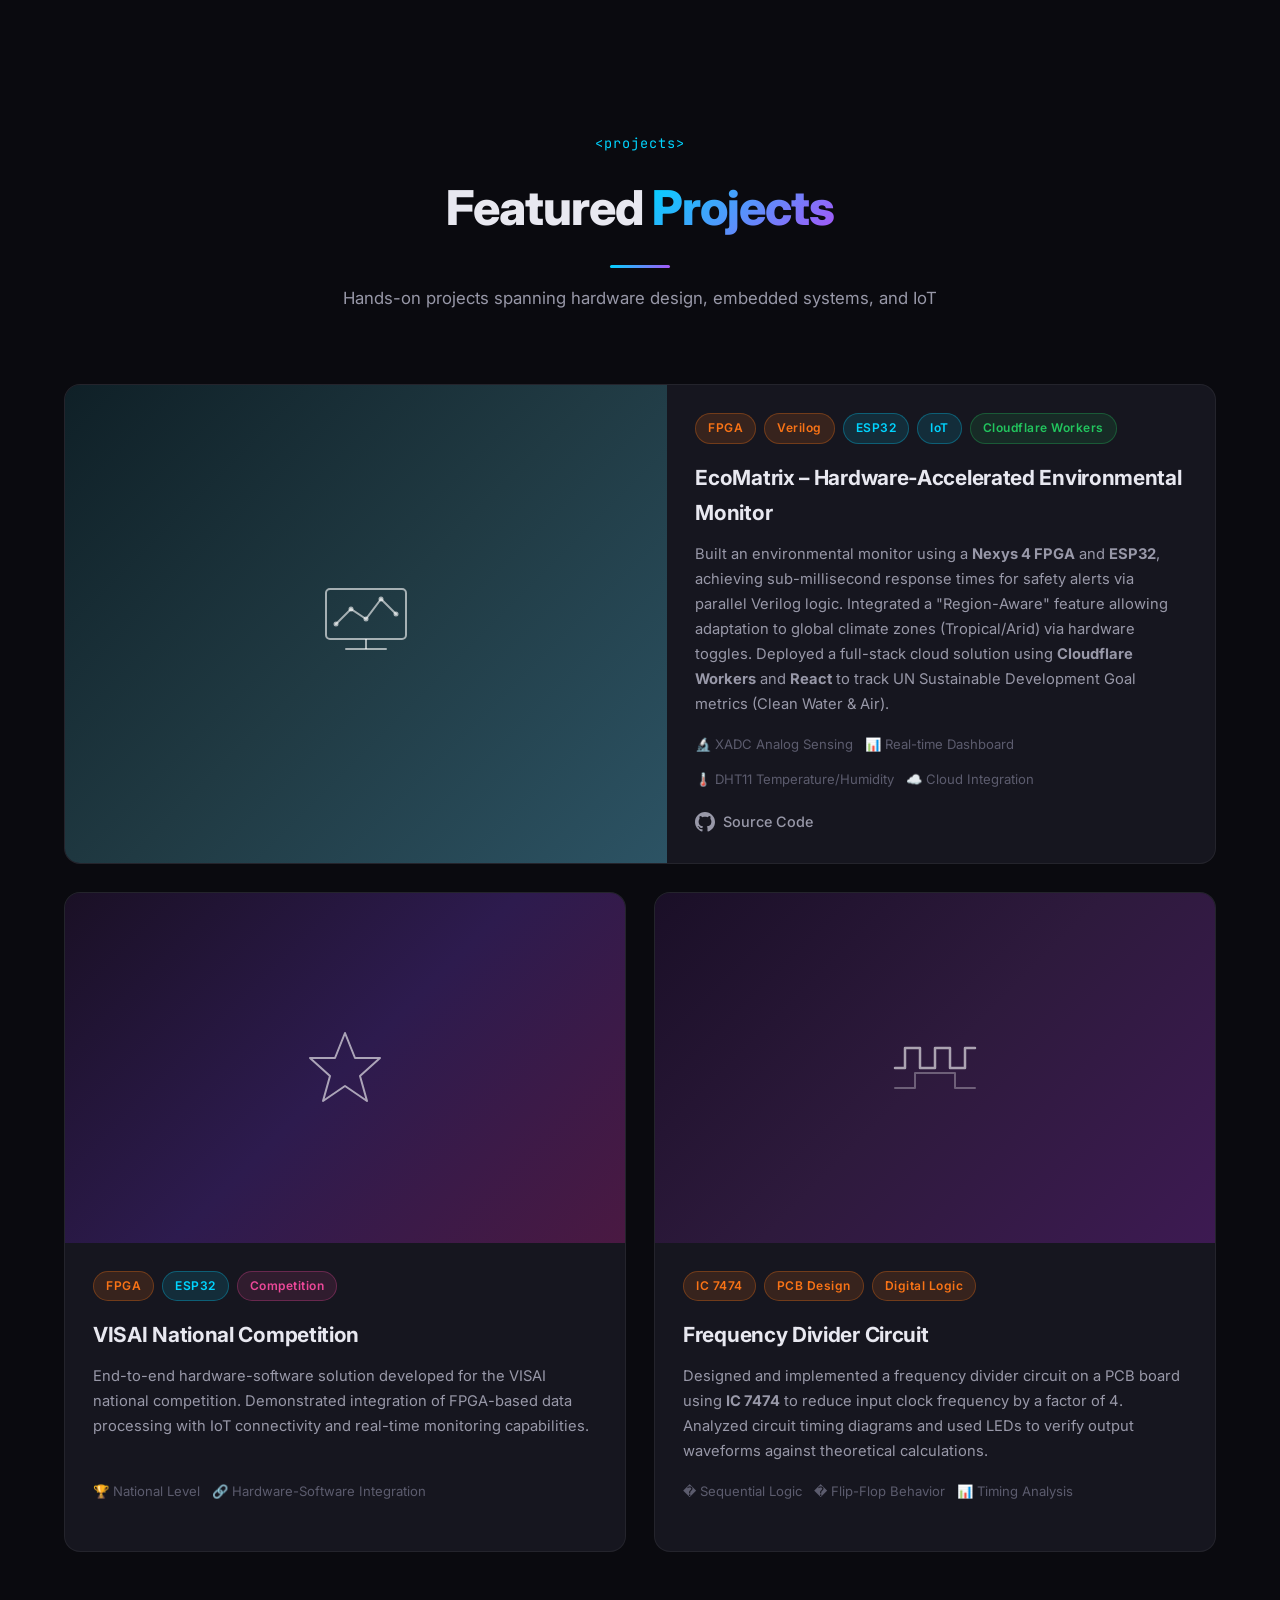
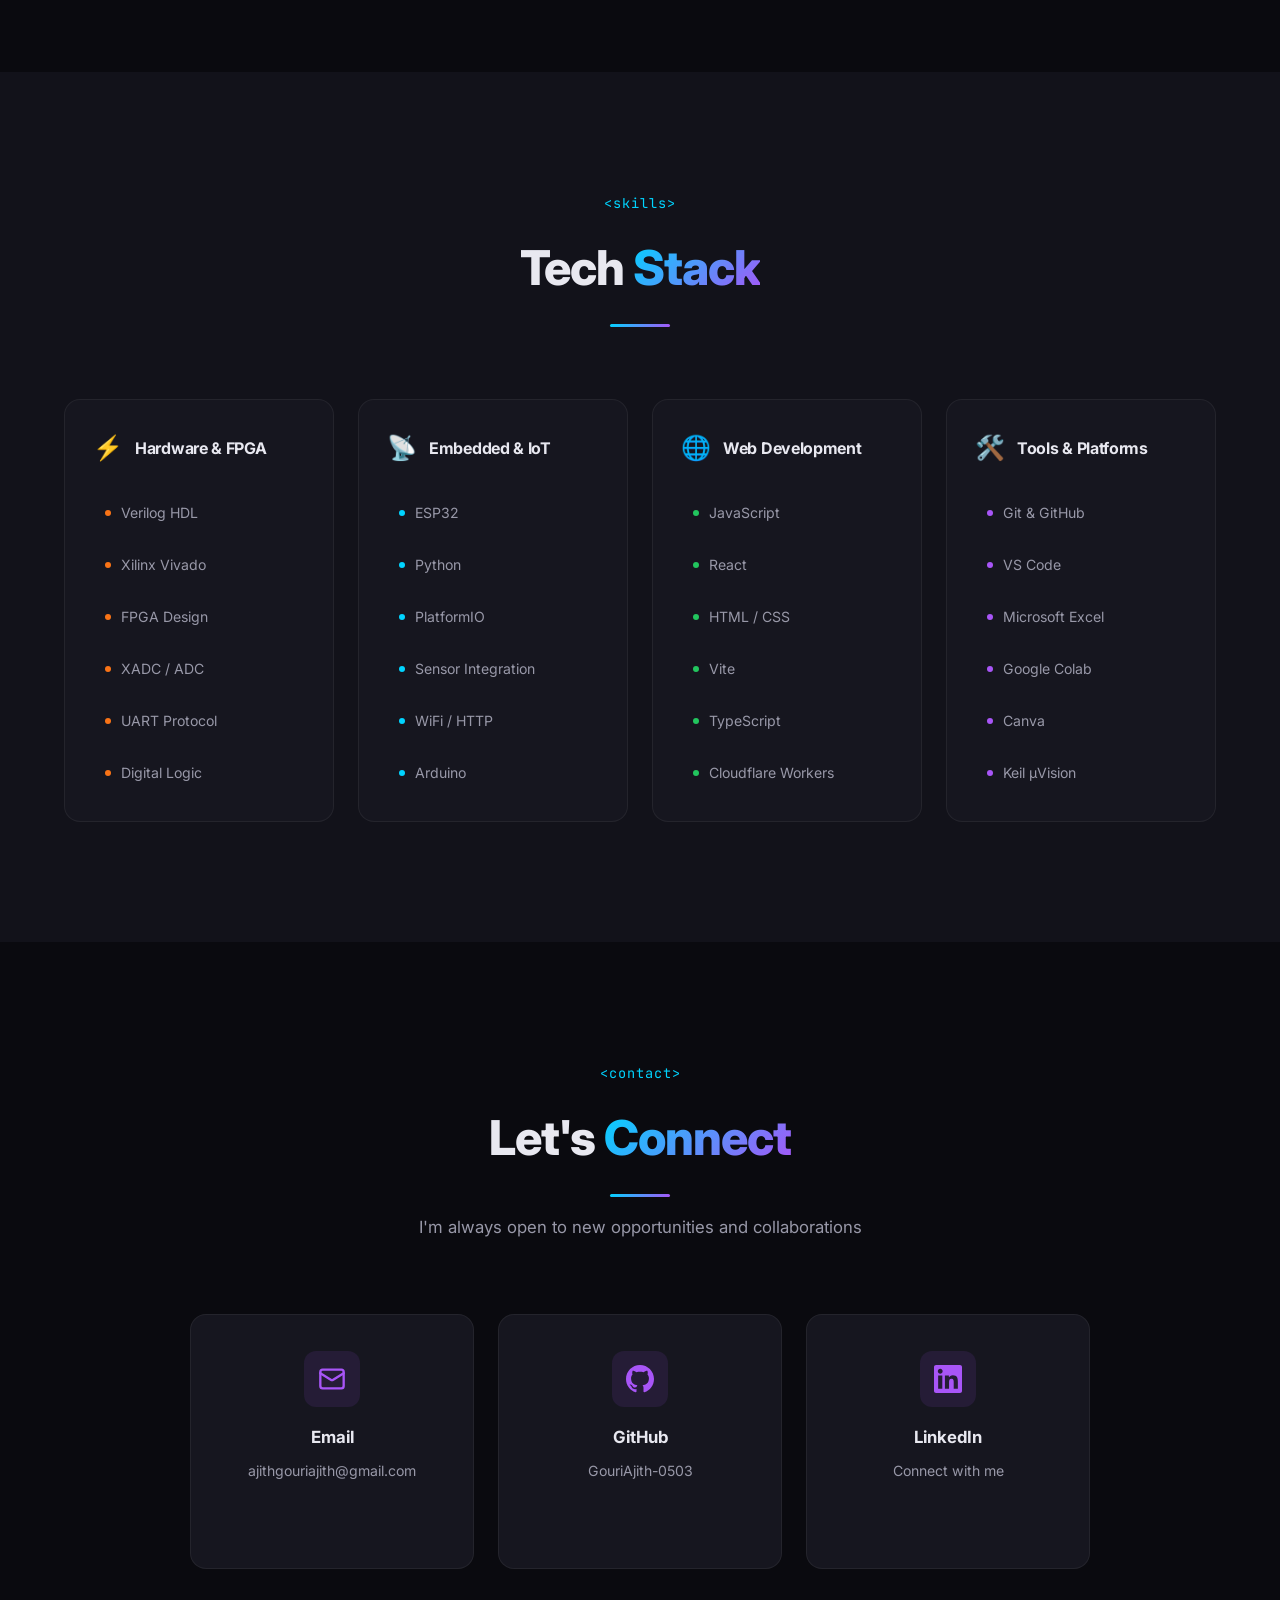
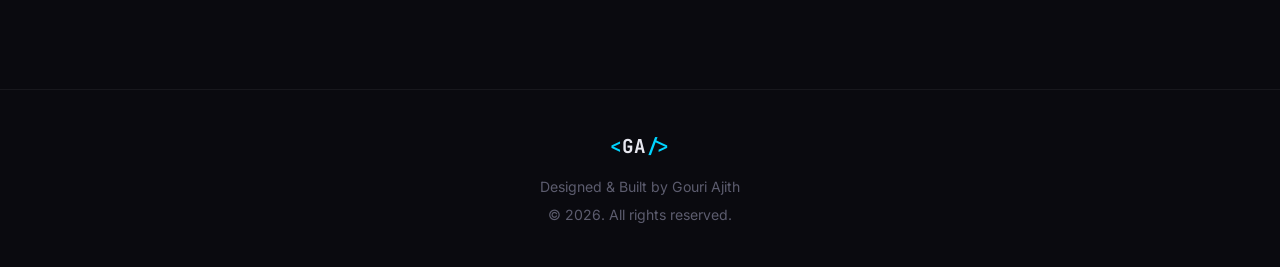
==== commit eaab5202: "Update batch info and remove C/C++ skills" ====
--- a/index.html
+++ b/index.html
@@ -54,7 +54,8 @@
                 <span class="cursor">|</span>
             </div>
             <p class="hero-description">
-                B.Tech Electronics Engineering (VLSI Design & Technology) student at Saintgits College of Engineering.
+                B.Tech Electronics Engineering (VLSI Design & Technology) student (2024–2028) at Saintgits College of
+                Engineering.
                 Passionate about bridging hardware and software — from FPGA designs and embedded IoT systems to
                 cloud-connected dashboards.
             </p>
@@ -112,7 +113,8 @@
             <div class="about-grid">
                 <div class="about-text reveal">
                     <p>
-                        I'm a <strong>B.Tech Electronics Engineering (VLSI Design & Technology)</strong> student at
+                        I'm a <strong>B.Tech Electronics Engineering (VLSI Design & Technology)</strong> student
+                        (2024–2028 batch) at
                         <strong>Saintgits College of Engineering</strong>, Kottayam, Kerala — with a CGPA of
                         <strong>8.8/10</strong>.
                     </p>
@@ -133,7 +135,7 @@
                             <div class="highlight-icon">🎓</div>
                             <div>
                                 <strong>Education</strong>
-                                <span>B.Tech ECE (VLSI) — 8.8 CGPA</span>
+                                <span>B.Tech ECE (VLSI) · 2024–2028 · 8.8 CGPA</span>
                             </div>
                         </div>
                         <div class="highlight-item">
@@ -175,7 +177,7 @@
         self.<span class="code-var">name</span> = <span class="code-string">"Gouri Ajith"</span>
         self.<span class="code-var">role</span> = <span class="code-string">"Embedded &amp; IoT Dev"</span>
         self.<span class="code-var">languages</span> = [
-            <span class="code-string">"Verilog"</span>, <span class="code-string">"C/C++"</span>,
+            <span class="code-string">"Verilog"</span>,
             <span class="code-string">"Python"</span>, <span class="code-string">"JavaScript"</span>
         ]
         self.<span class="code-var">interests</span> = [
@@ -422,7 +424,7 @@
                     </div>
                     <div class="skill-items">
                         <div class="skill-item"><span class="skill-dot iot"></span>ESP32</div>
-                        <div class="skill-item"><span class="skill-dot iot"></span>C / C++</div>
+                        <div class="skill-item"><span class="skill-dot iot"></span>Python</div>
                         <div class="skill-item"><span class="skill-dot iot"></span>PlatformIO</div>
                         <div class="skill-item"><span class="skill-dot iot"></span>Sensor Integration</div>
                         <div class="skill-item"><span class="skill-dot iot"></span>WiFi / HTTP</div>
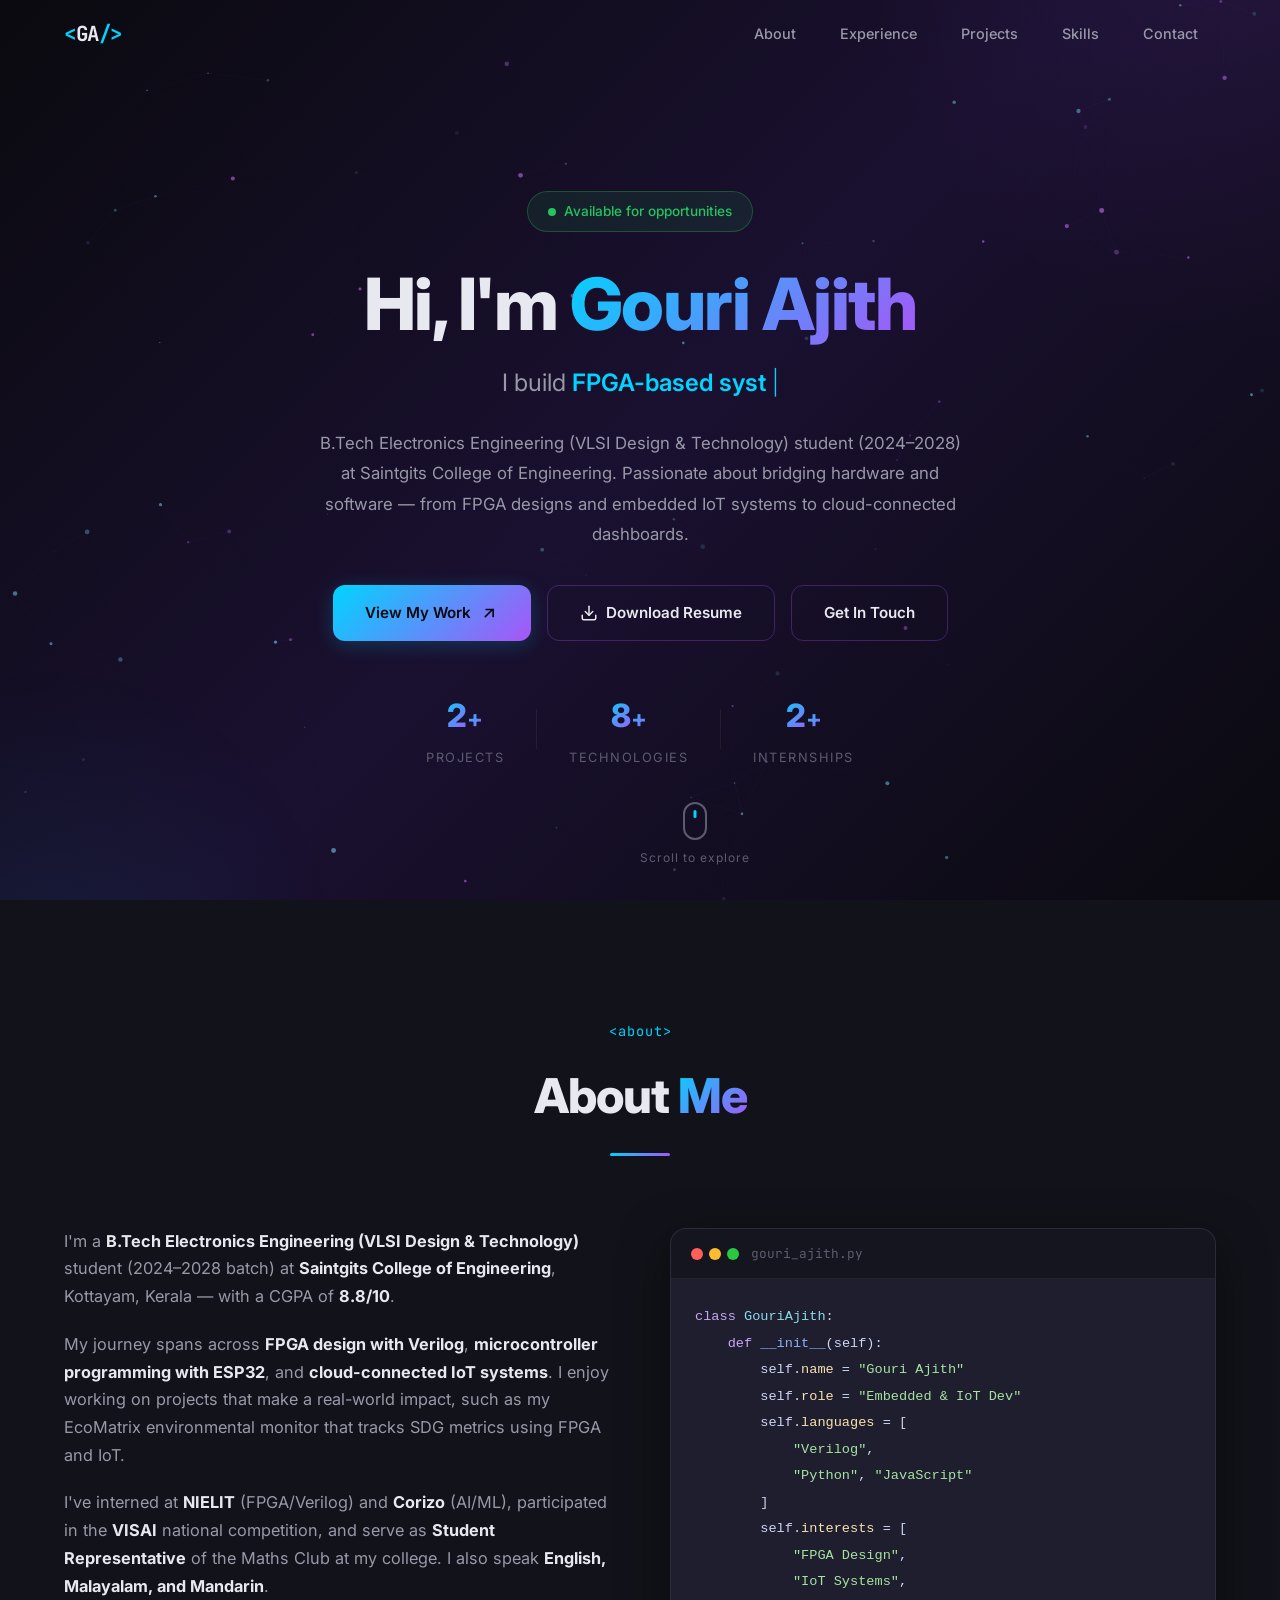
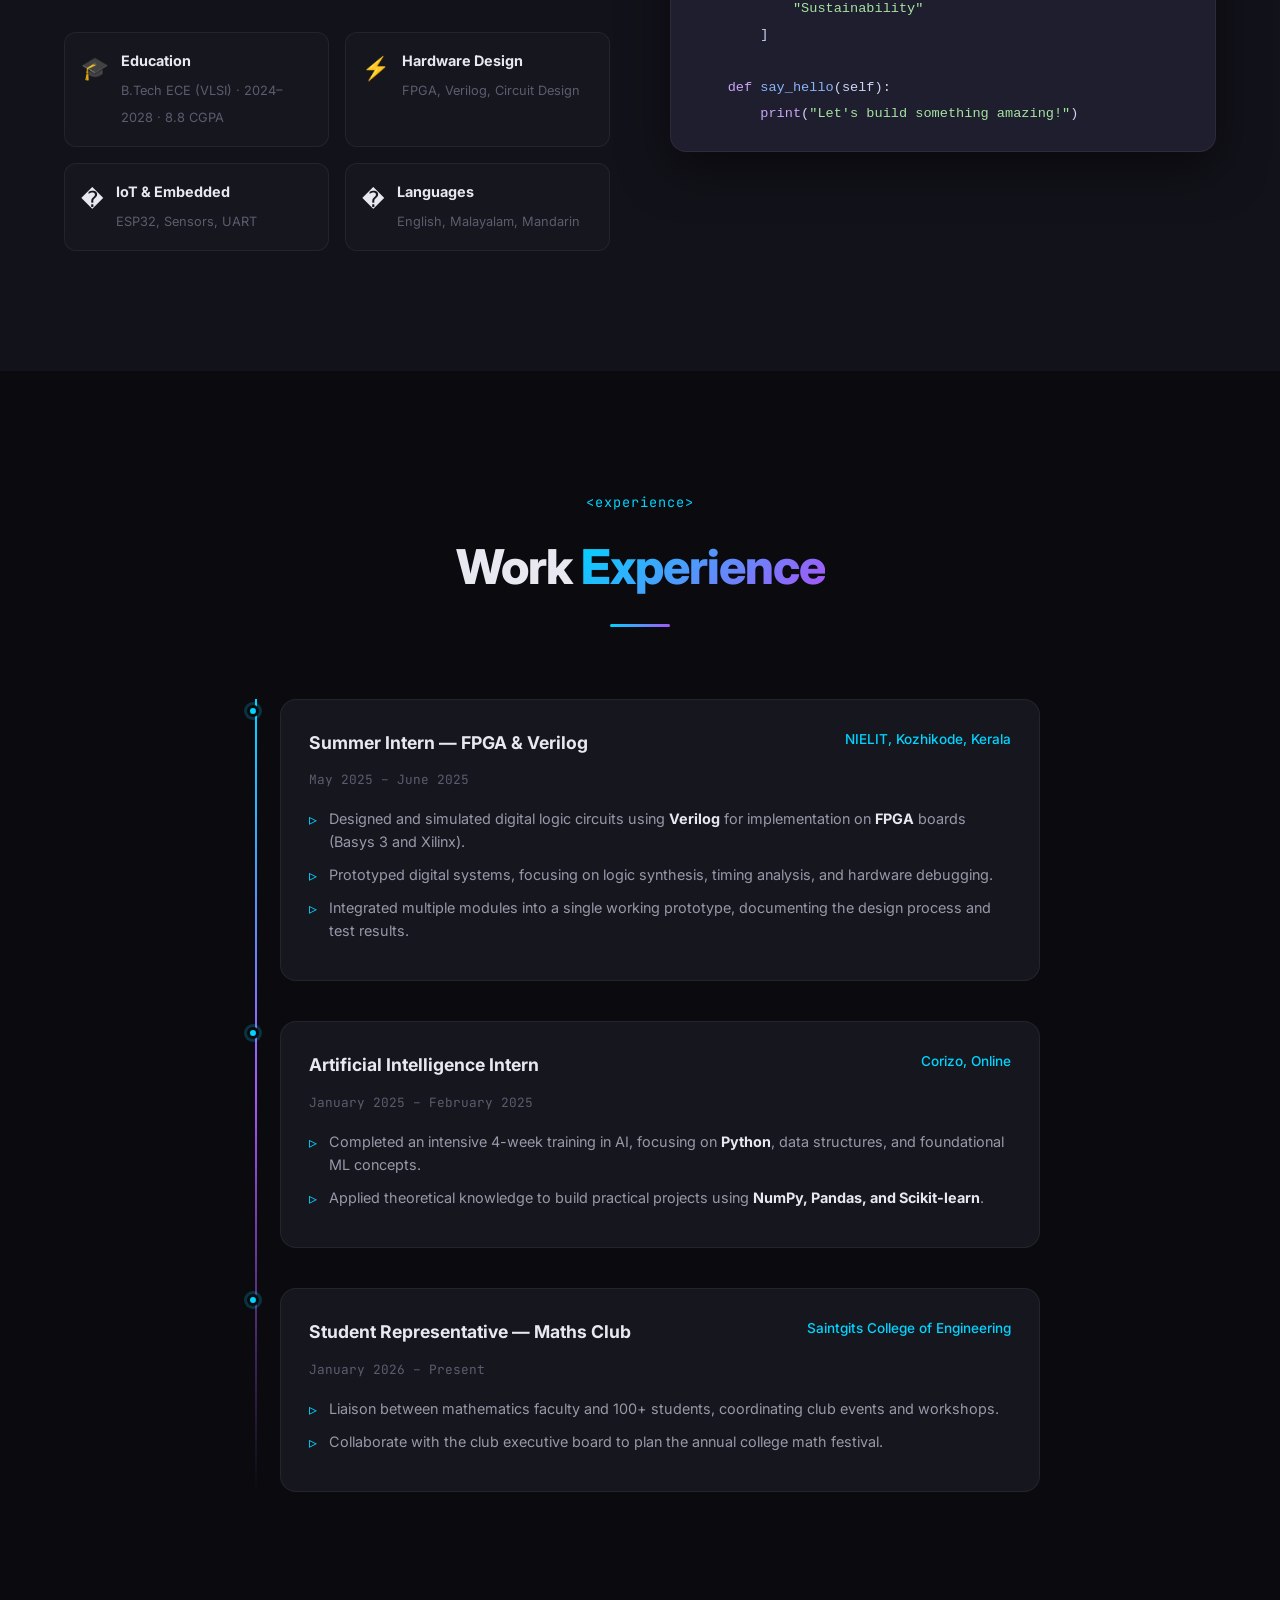
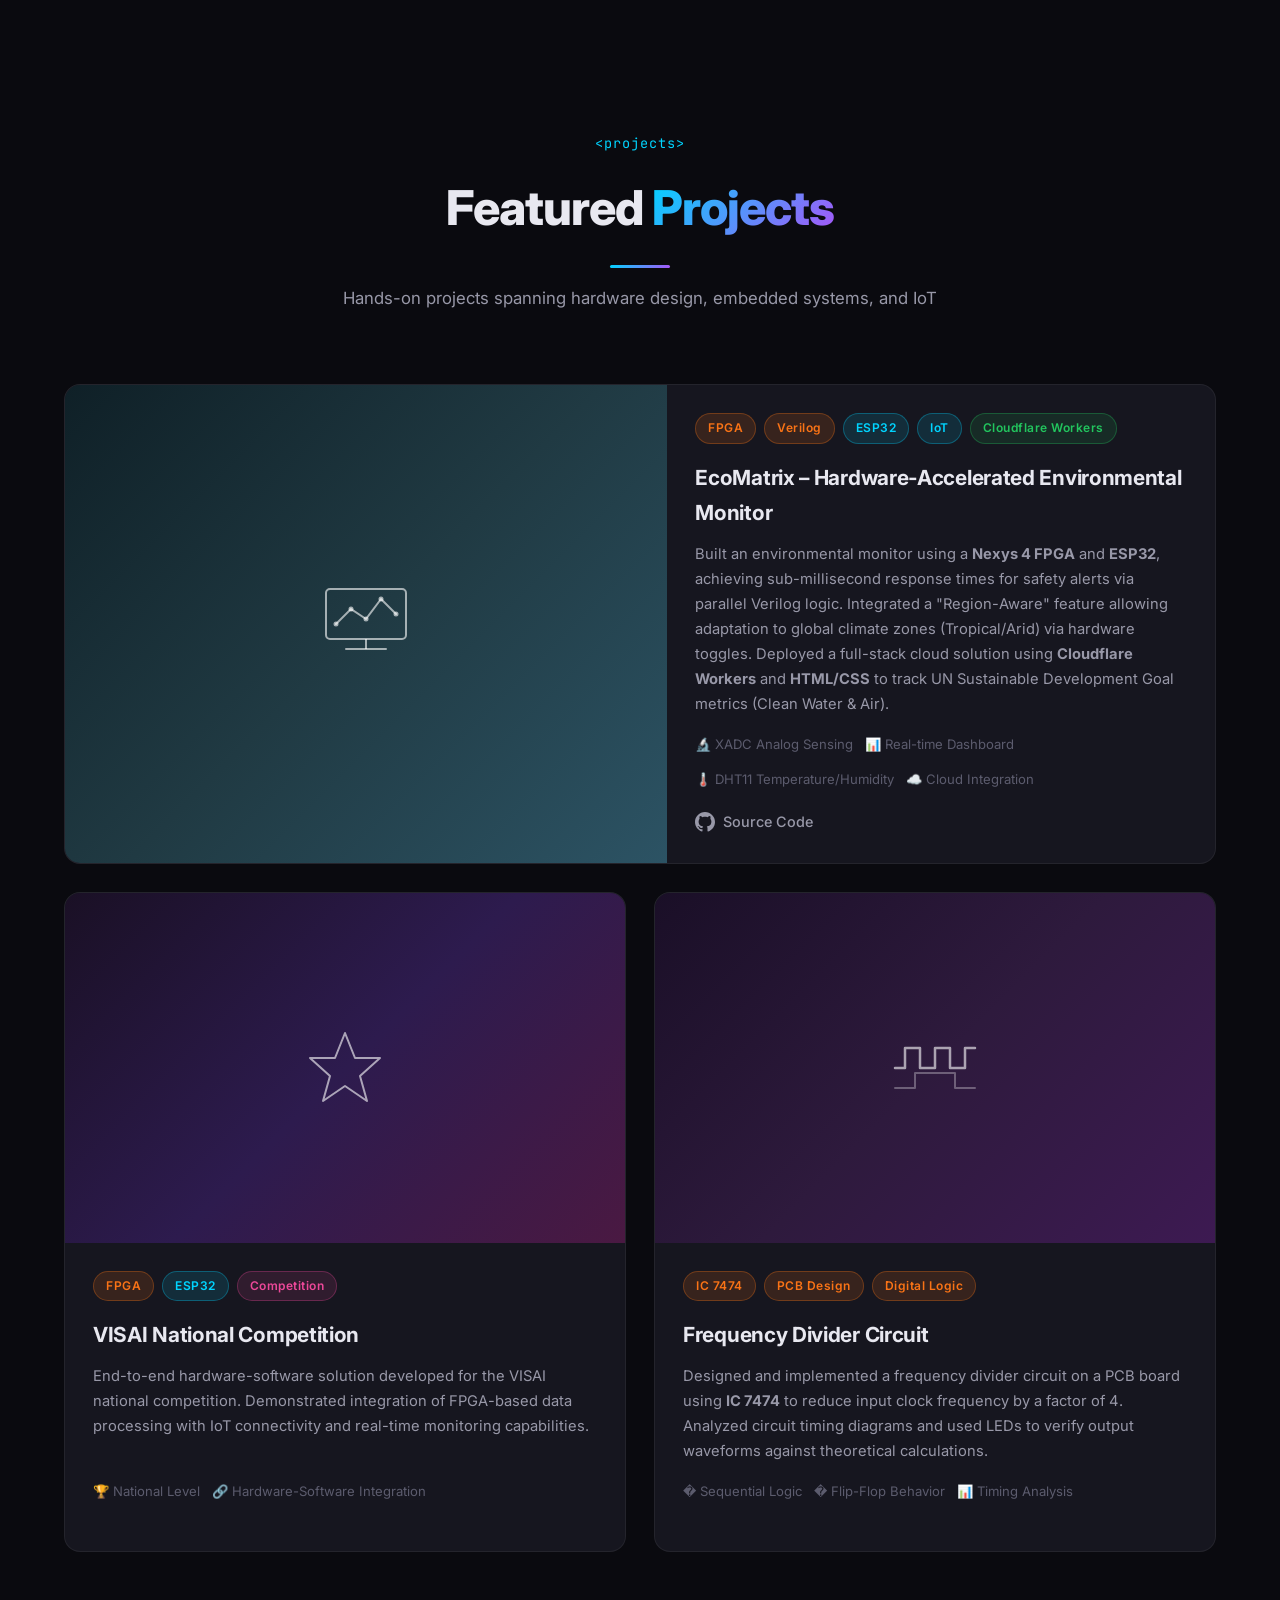
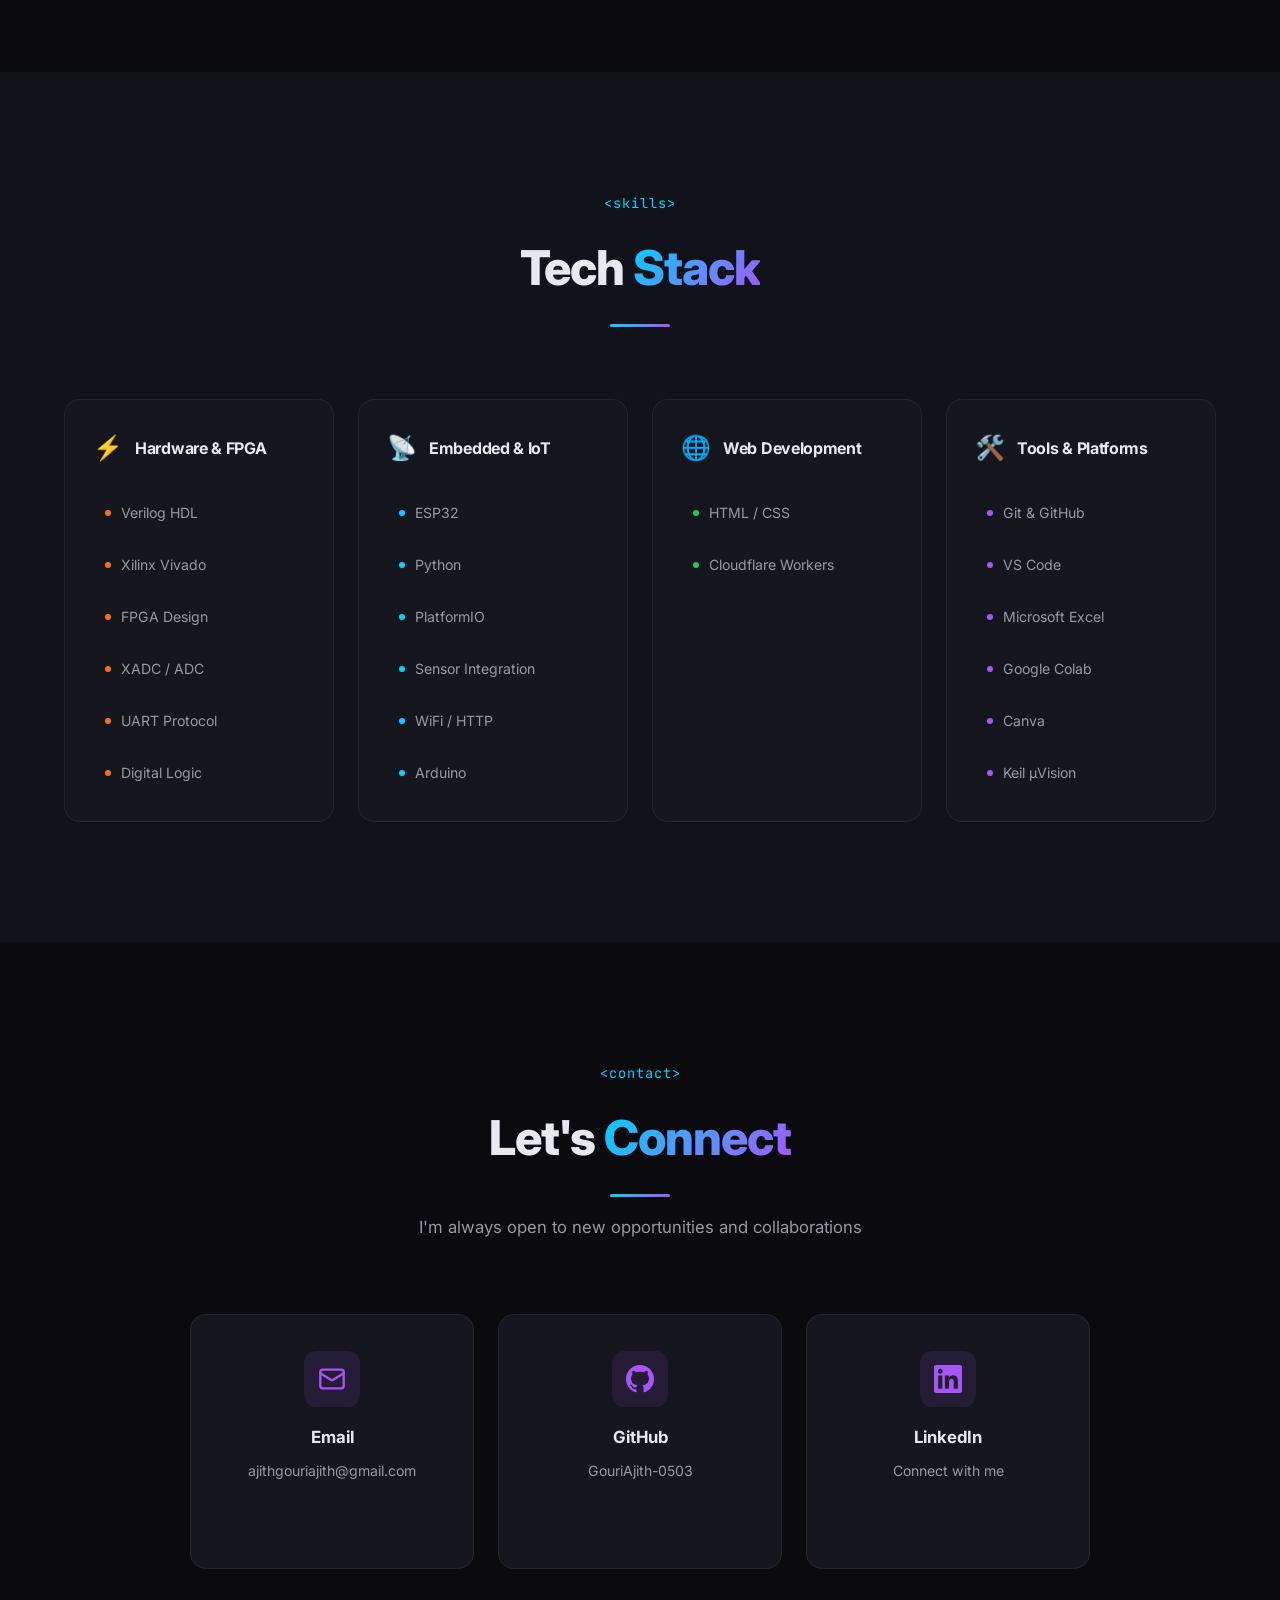
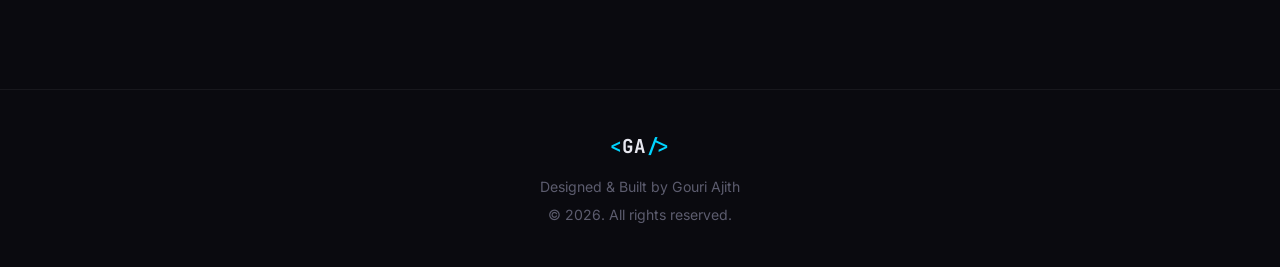
==== commit d6de21ac: "Refactor tech stack: focus on core competencies (Cloudflare Workers, HTML/CSS)" ====
--- a/index.html
+++ b/index.html
@@ -307,7 +307,8 @@
                             <strong>ESP32</strong>, achieving sub-millisecond response times for safety alerts via
                             parallel Verilog logic. Integrated a "Region-Aware" feature allowing adaptation to global
                             climate zones (Tropical/Arid) via hardware toggles. Deployed a full-stack cloud solution
-                            using <strong>Cloudflare Workers</strong> and <strong>React</strong> to track UN Sustainable
+                            using <strong>Cloudflare Workers</strong> and <strong>HTML/CSS</strong> to track UN
+                            Sustainable
                             Development Goal metrics (Clean Water & Air).
                         </p>
                         <div class="project-features">
@@ -437,11 +438,7 @@
                         <h3>Web Development</h3>
                     </div>
                     <div class="skill-items">
-                        <div class="skill-item"><span class="skill-dot web"></span>JavaScript</div>
-                        <div class="skill-item"><span class="skill-dot web"></span>React</div>
                         <div class="skill-item"><span class="skill-dot web"></span>HTML / CSS</div>
-                        <div class="skill-item"><span class="skill-dot web"></span>Vite</div>
-                        <div class="skill-item"><span class="skill-dot web"></span>TypeScript</div>
                         <div class="skill-item"><span class="skill-dot web"></span>Cloudflare Workers</div>
                     </div>
                 </div>
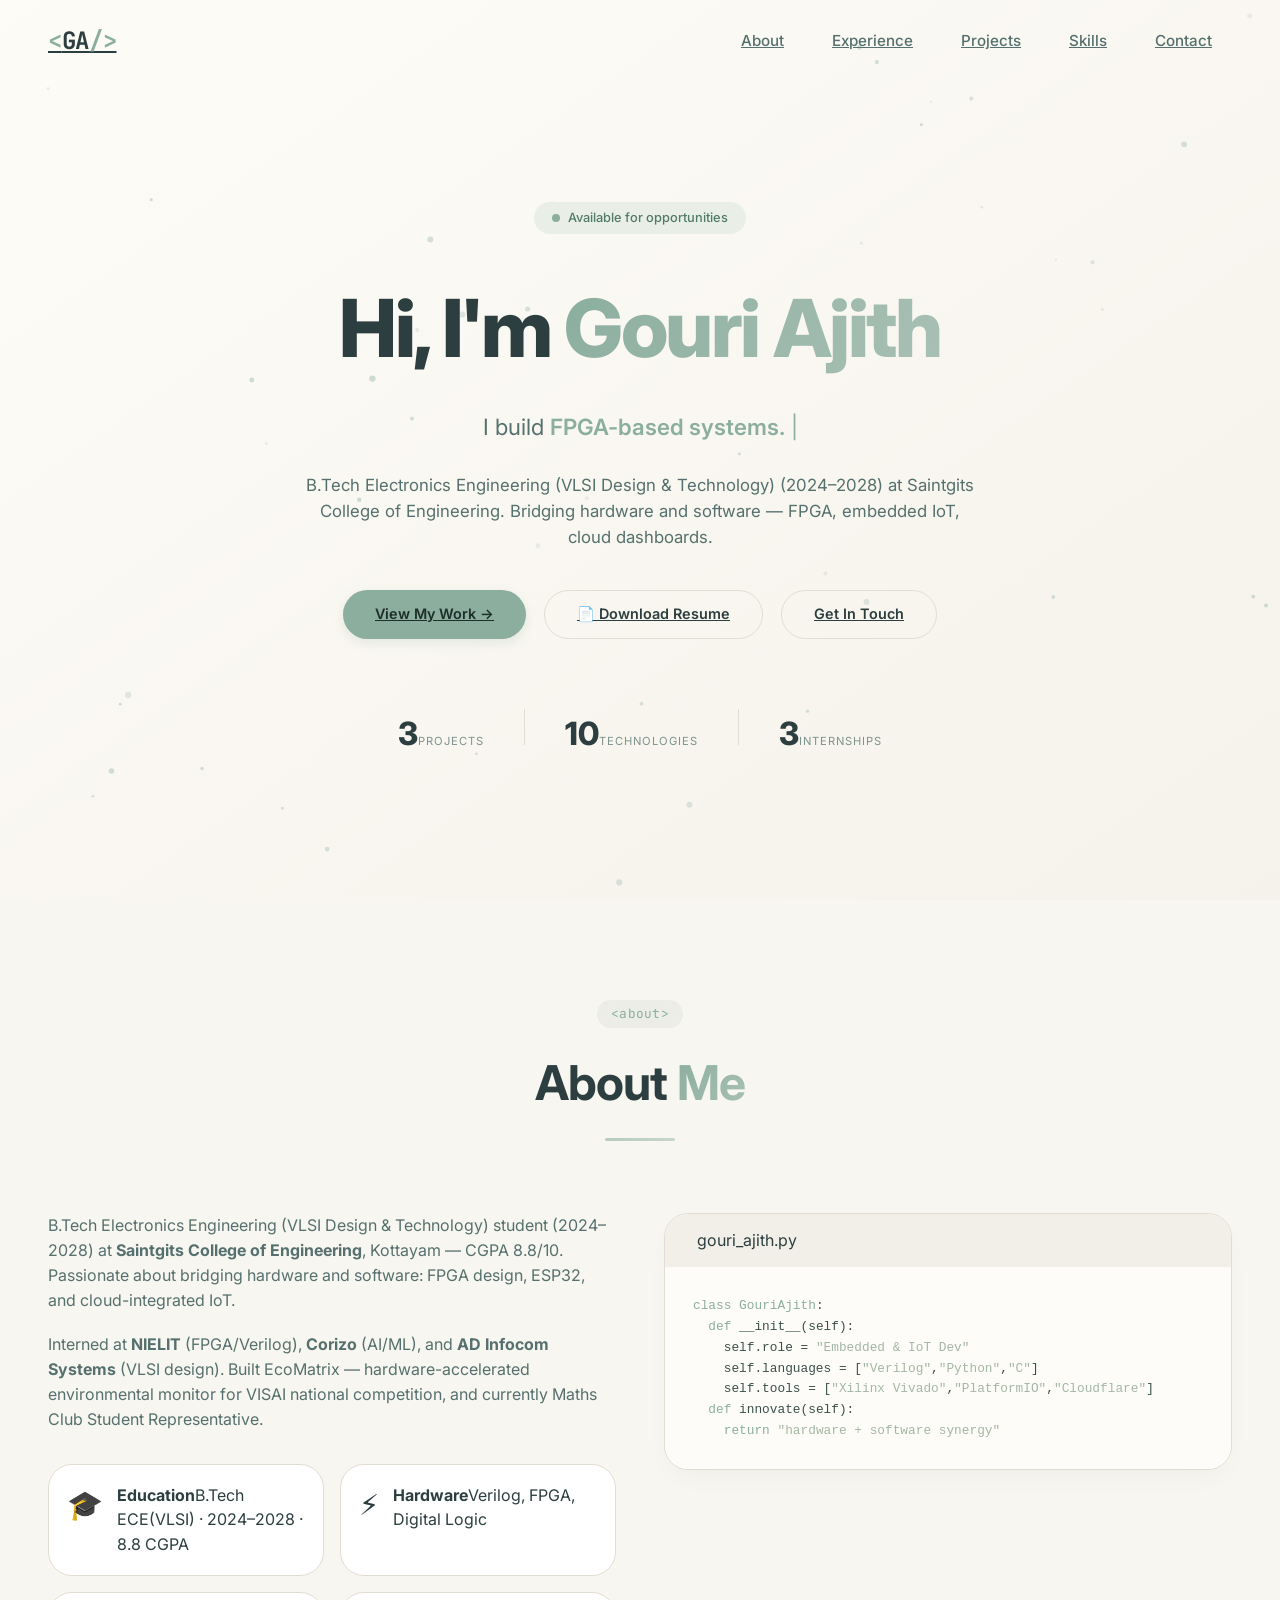
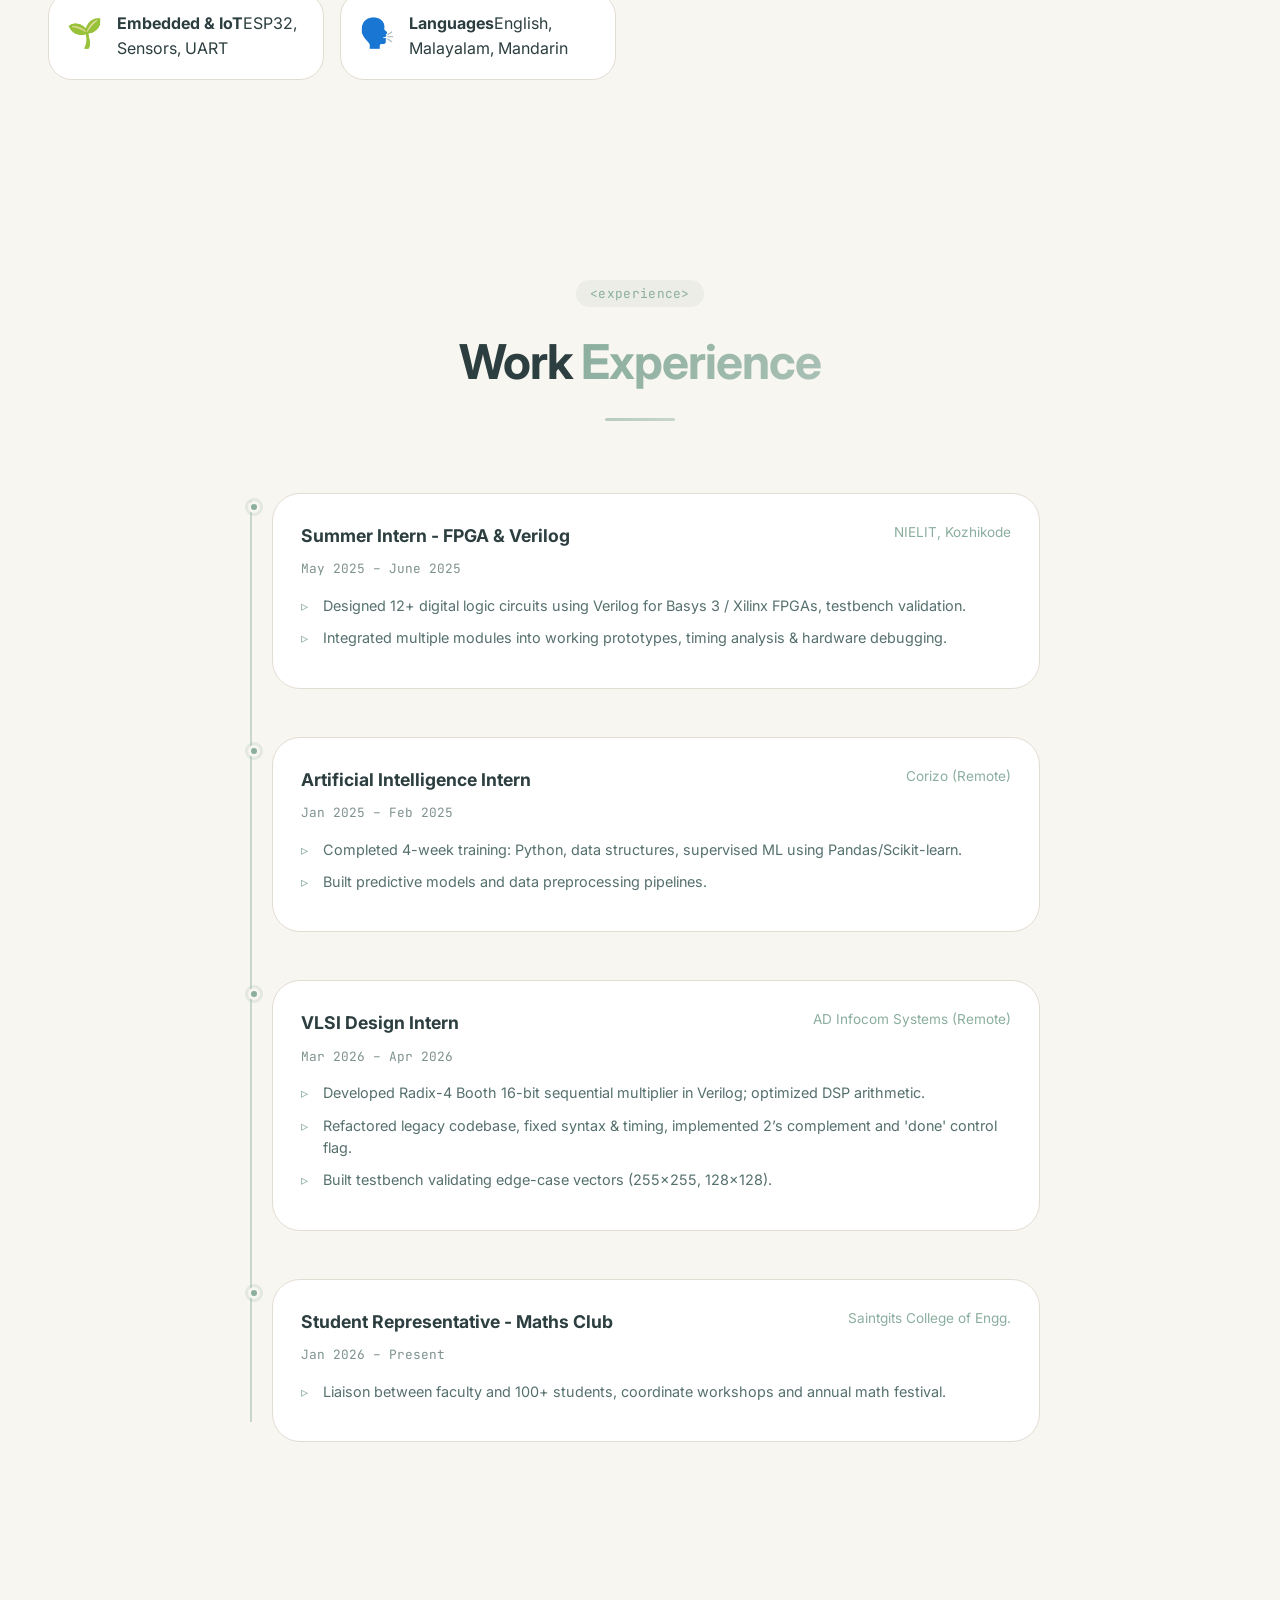
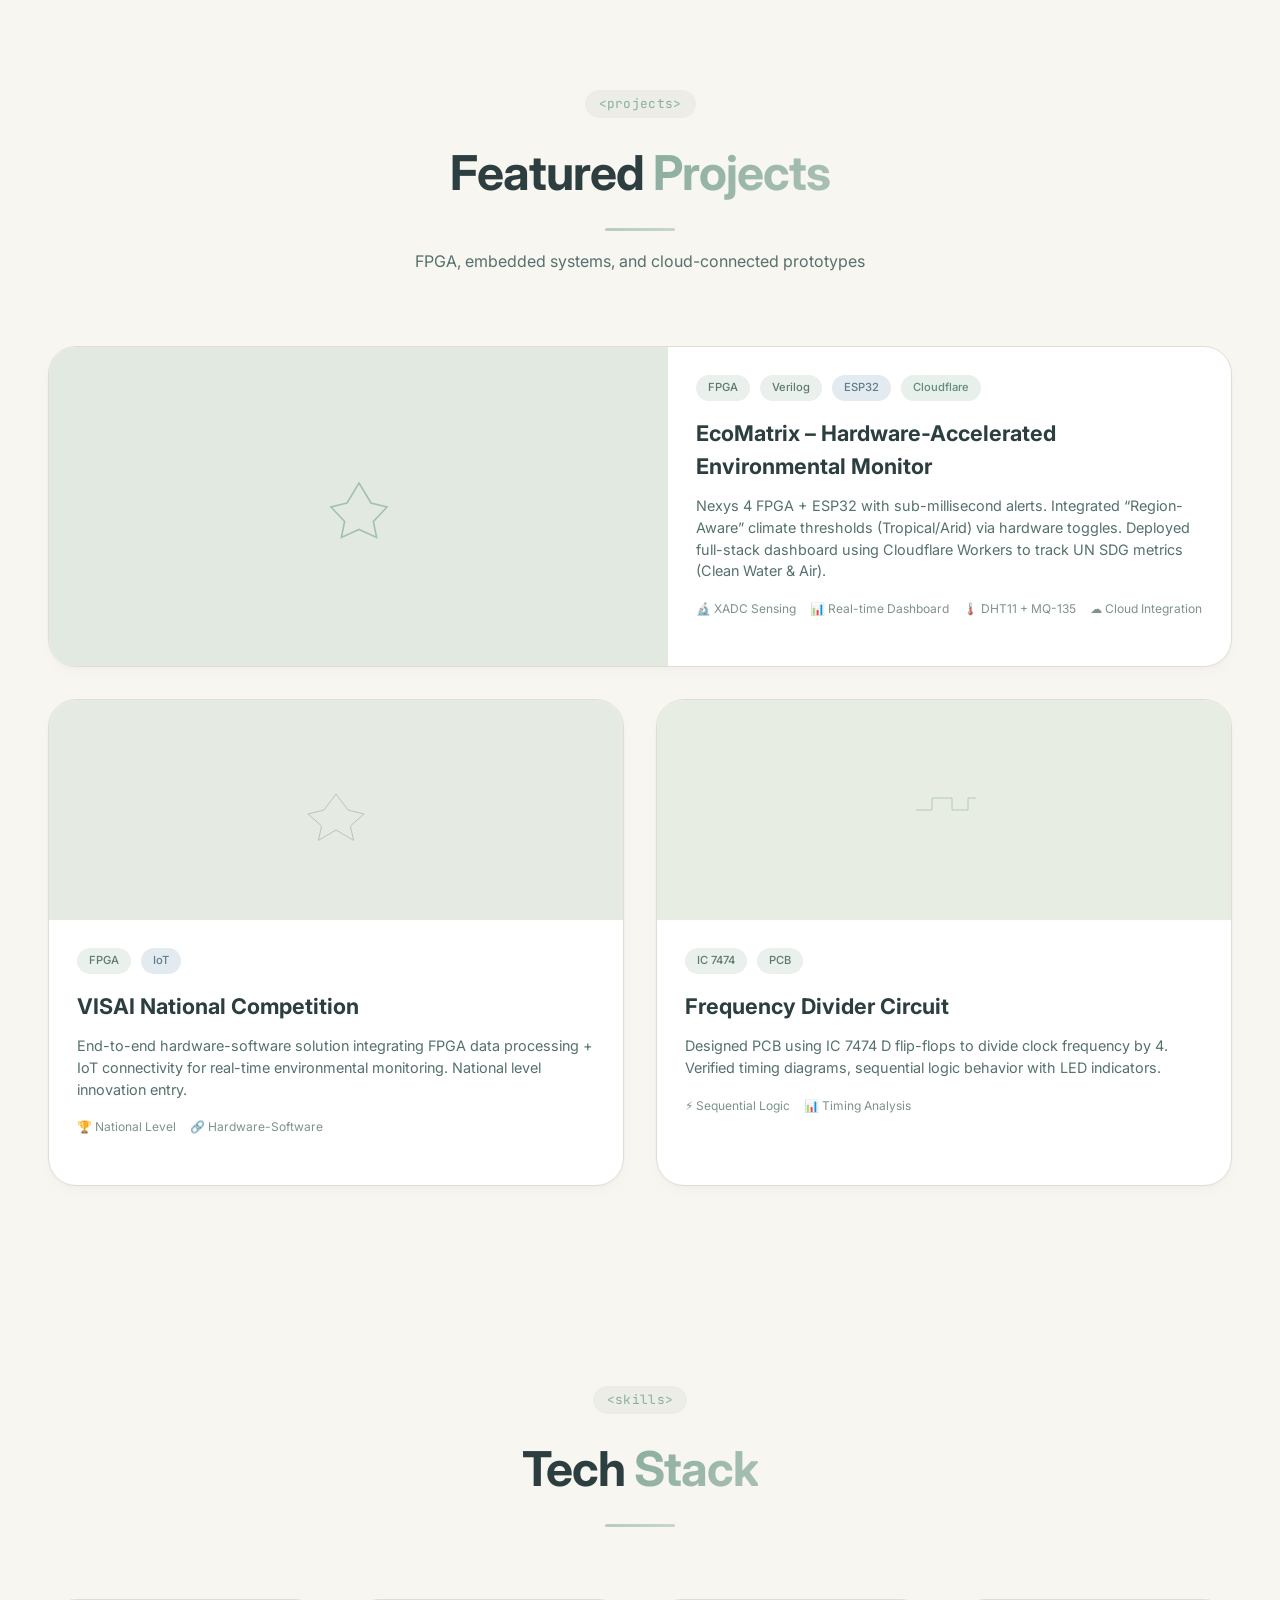
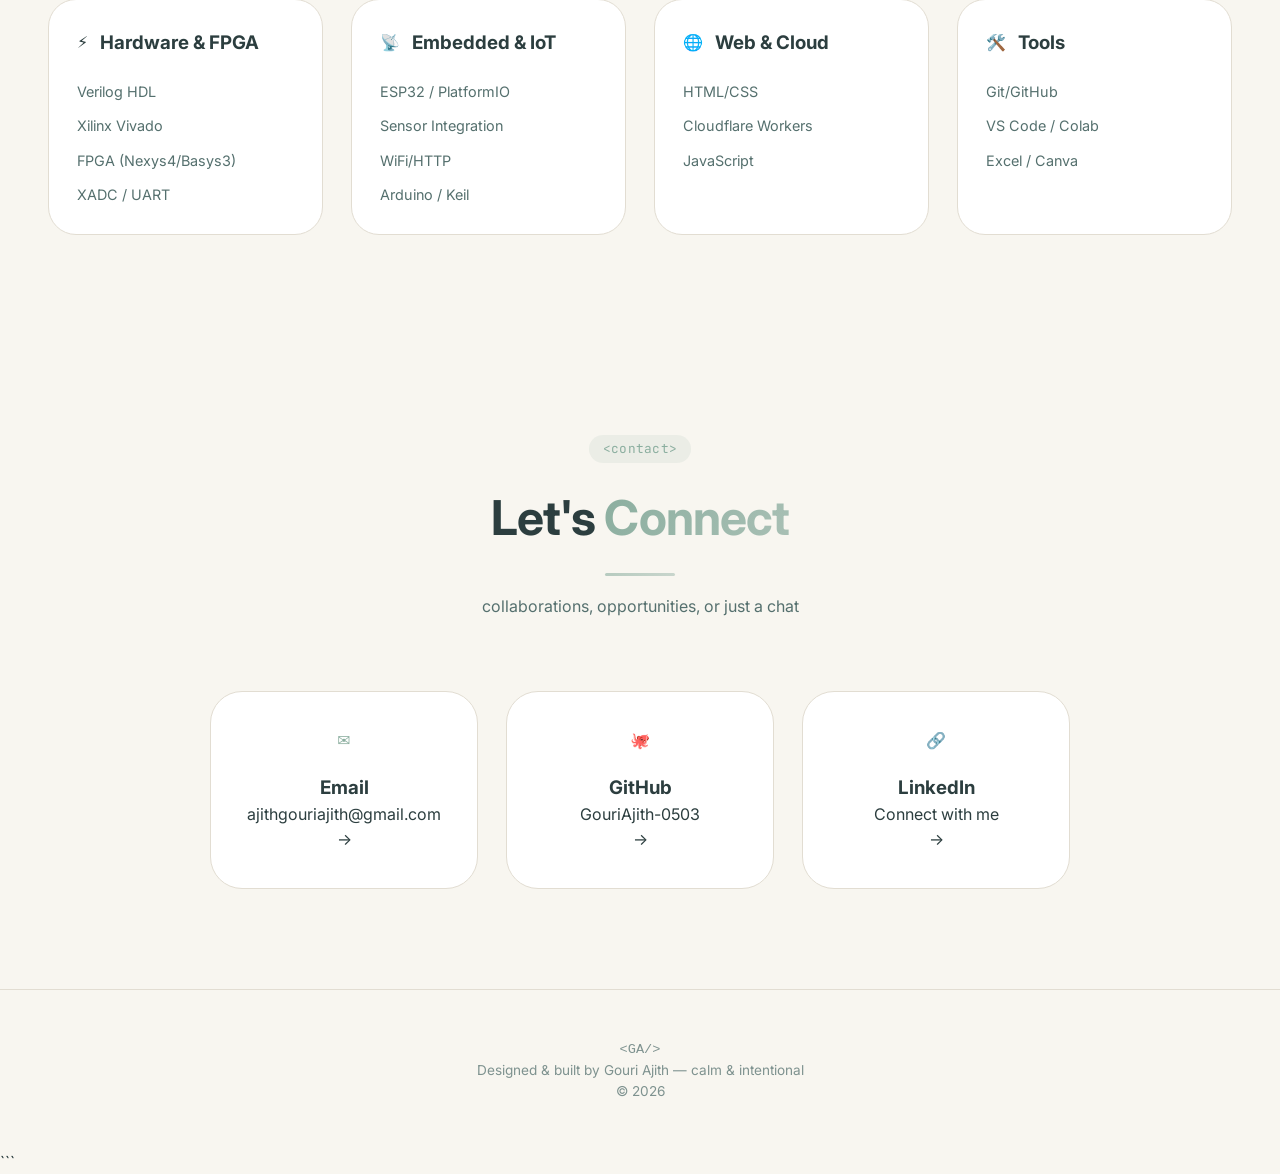
==== commit 7887468f: "Update index.html" ====
--- a/index.html
+++ b/index.html
@@ -1,529 +1,532 @@
+
 <!DOCTYPE html>
 <html lang="en">
-
 <head>
-    <meta charset="UTF-8">
-    <meta name="viewport" content="width=device-width, initial-scale=1.0">
-    <meta name="description"
-        content="Gouri Ajith — Electronics & VLSI Engineering Student. Portfolio showcasing FPGA, ESP32, IoT, and embedded systems projects.">
-    <meta name="keywords" content="Gouri Ajith, FPGA, Verilog, ESP32, IoT, embedded systems, portfolio, developer">
-    <meta name="author" content="Gouri Ajith">
-    <title>Gouri Ajith | Electronics & VLSI Engineering Student</title>
-    <link rel="preconnect" href="https://fonts.googleapis.com">
-    <link rel="preconnect" href="https://fonts.gstatic.com" crossorigin>
-    <link
-        href="https://fonts.googleapis.com/css2?family=Inter:wght@300;400;500;600;700;800;900&family=JetBrains+Mono:wght@400;500;600&display=swap"
-        rel="stylesheet">
-    <link rel="stylesheet" href="style.css">
+  <meta charset="UTF-8">
+  <meta name="viewport" content="width=device-width, initial-scale=1.0">
+  <meta name="description" content="Gouri Ajith — Electronics & VLSI Engineering Student. Portfolio showcasing FPGA, ESP32, IoT, and embedded systems projects.">
+  <meta name="keywords" content="Gouri Ajith, FPGA, Verilog, ESP32, IoT, embedded systems, portfolio, VLSI">
+  <meta name="author" content="Gouri Ajith">
+  <title>Gouri Ajith | Electronics & VLSI Engineering</title>
+  <link rel="preconnect" href="https://fonts.googleapis.com">
+  <link rel="preconnect" href="https://fonts.gstatic.com" crossorigin>
+  <link href="https://fonts.googleapis.com/css2?family=Inter:opsz,wght@14..32,300;14..32,400;14..32,500;14..32,600;14..32,700;14..32,800&family=JetBrains+Mono:wght@400;500&display=swap" rel="stylesheet">
+  <style>
+    /* ========== 60-30-10 PALETTE: Soft Blues, Sage, Mint, Warm Neutrals ========== */
+    :root {
+      --bg-dominant: #F8F6F0;        /* 60% - warm cream/beige background */
+      --bg-secondary: #FFFFFF;       /* 30% - cards, panels, clean white */
+      --bg-soft-sage: #EFF3EB;       /* subtle sage for hover/accents */
+      --accent-mint: #8BAE9F;        /* 10% - buttons, highlights */
+      --accent-softblue: #A7BDC7;    /* soft blue for secondary accents */
+      --text-primary: #2C3E3F;       /* soft charcoal / dark navy for readability */
+      --text-secondary: #55706E;     /* muted calm grey-green */
+      --text-muted: #7E928F;
+      --border-light: #E2DDD2;
+      --shadow-sm: 0 6px 14px rgba(0, 0, 0, 0.02), 0 2px 4px rgba(0, 0, 0, 0.02);
+      --shadow-md: 0 12px 28px -8px rgba(0, 0, 0, 0.04);
+      --gradient-calm: linear-gradient(120deg, #8BAE9F, #A9C0B5);
+      --font-sans: 'Inter', system-ui, -apple-system, sans-serif;
+      --font-mono: 'JetBrains Mono', monospace;
+      --radius: 18px;
+      --transition: 0.2s ease;
+    }
+
+    * {
+      margin: 0;
+      padding: 0;
+      box-sizing: border-box;
+    }
+
+    body {
+      font-family: var(--font-sans);
+      background-color: var(--bg-dominant);
+      color: var(--text-primary);
+      line-height: 1.55;
+      scroll-behavior: smooth;
+      -webkit-font-smoothing: antialiased;
+    }
+
+    ::selection {
+      background: rgba(139, 174, 159, 0.25);
+      color: #1E2E2F;
+    }
+
+    .container {
+      max-width: 1240px;
+      margin: 0 auto;
+      padding: 0 28px;
+    }
+
+    /* ----- WHITESPACE & SECTION FLOW ----- */
+    .section {
+      padding: 100px 0;
+    }
+
+    .section-header {
+      text-align: center;
+      margin-bottom: 72px;
+    }
+
+    .section-tag {
+      font-family: var(--font-mono);
+      font-size: 0.8rem;
+      color: var(--accent-mint);
+      letter-spacing: 0.3px;
+      background: rgba(139, 174, 159, 0.12);
+      display: inline-block;
+      padding: 4px 14px;
+      border-radius: 30px;
+      margin-bottom: 18px;
+    }
+
+    .section-title {
+      font-size: clamp(2rem, 5vw, 3rem);
+      font-weight: 700;
+      letter-spacing: -0.02em;
+      color: var(--text-primary);
+      margin-bottom: 16px;
+    }
+
+    .gradient-text {
+      background: var(--gradient-calm);
+      background-clip: text;
+      -webkit-background-clip: text;
+      color: transparent;
+    }
+
+    .section-line {
+      width: 70px;
+      height: 3px;
+      background: var(--gradient-calm);
+      margin: 18px auto 0;
+      border-radius: 4px;
+      opacity: 0.6;
+    }
+
+    .section-subtitle {
+      color: var(--text-secondary);
+      max-width: 600px;
+      margin: 18px auto 0;
+      font-size: 1rem;
+    }
+
+    /* ----- NAVBAR (calm, soft) ----- */
+    .navbar {
+      position: fixed;
+      top: 0;
+      width: 100%;
+      z-index: 1000;
+      padding: 22px 0;
+      transition: all 0.25s;
+      background: transparent;
+    }
+
+    .navbar.scrolled {
+      background: rgba(248, 246, 240, 0.92);
+      backdrop-filter: blur(12px);
+      padding: 14px 0;
+      border-bottom: 1px solid var(--border-light);
+      box-shadow: 0 1px 4px rgba(0,0,0,0.02);
+    }
+
+    .nav-container {
+      max-width: 1240px;
+      margin: 0 auto;
+      padding: 0 28px;
+      display: flex;
+      align-items: center;
+      justify-content: space-between;
+    }
+
+    .nav-logo {
+      font-family: var(--font-mono);
+      font-weight: 700;
+      font-size: 1.5rem;
+      letter-spacing: -0.3px;
+      color: var(--text-primary);
+    }
+    .logo-bracket { color: var(--accent-mint); }
+
+    .nav-links {
+      display: flex;
+      gap: 8px;
+      list-style: none;
+    }
+    .nav-link {
+      padding: 8px 20px;
+      font-size: 0.95rem;
+      font-weight: 500;
+      color: var(--text-secondary);
+      border-radius: 40px;
+      transition: var(--transition);
+    }
+    .nav-link:hover {
+      color: var(--accent-mint);
+      background: rgba(139, 174, 159, 0.1);
+    }
+
+    .nav-toggle {
+      display: none;
+      background: none;
+      border: none;
+      cursor: pointer;
+    }
+
+    /* ----- HERO (airy, calm) ----- */
+    .hero {
+      min-height: 100vh;
+      display: flex;
+      align-items: center;
+      justify-content: center;
+      position: relative;
+      background: linear-gradient(145deg, #FEFCF7 0%, #F4F2EA 100%);
+      padding: 140px 24px 80px;
+    }
+    #particles-canvas {
+      position: absolute;
+      top: 0;
+      left: 0;
+      width: 100%;
+      height: 100%;
+      pointer-events: none;
+    }
+    .hero-content {
+      position: relative;
+      z-index: 2;
+      max-width: 900px;
+      text-align: center;
+      animation: fadeUp 0.9s ease;
+    }
+    @keyframes fadeUp { from { opacity: 0; transform: translateY(20px); } to { opacity: 1; transform: translateY(0); } }
+
+    .hero-badge {
+      display: inline-flex;
+      align-items: center;
+      gap: 8px;
+      background: #E9EFE6;
+      padding: 6px 18px;
+      border-radius: 50px;
+      color: #527A6A;
+      font-size: 0.8rem;
+      font-weight: 500;
+      margin-bottom: 32px;
+    }
+    .badge-dot { width: 8px; height: 8px; background: var(--accent-mint); border-radius: 50%; display: inline-block; }
+
+    .hero-title {
+      font-size: clamp(2.8rem, 8vw, 5rem);
+      font-weight: 800;
+      letter-spacing: -0.03em;
+      margin-bottom: 20px;
+      color: #2C3E3F;
+    }
+    .hero-subtitle-wrapper {
+      font-size: 1.4rem;
+      color: var(--text-secondary);
+      margin-bottom: 28px;
+      display: flex;
+      justify-content: center;
+      gap: 6px;
+      flex-wrap: wrap;
+    }
+    .typewriter { color: var(--accent-mint); font-weight: 600; }
+    .cursor { color: var(--accent-mint); animation: blink 1s step-end infinite; }
+    @keyframes blink { 50% { opacity: 0; } }
+
+    .hero-description {
+      max-width: 680px;
+      margin: 0 auto 40px;
+      font-size: 1.05rem;
+      color: var(--text-secondary);
+    }
+
+    .hero-cta {
+      display: flex;
+      gap: 18px;
+      justify-content: center;
+      flex-wrap: wrap;
+      margin-bottom: 70px;
+    }
+    .btn {
+      display: inline-flex;
+      align-items: center;
+      gap: 12px;
+      padding: 12px 32px;
+      border-radius: 44px;
+      font-weight: 600;
+      transition: all 0.2s;
+      cursor: pointer;
+      font-size: 0.9rem;
+      border: none;
+    }
+    .btn-primary {
+      background: var(--accent-mint);
+      color: #1E2E2A;
+      box-shadow: 0 4px 12px rgba(139, 174, 159, 0.2);
+    }
+    .btn-primary:hover { background: #77A08E; transform: translateY(-2px); box-shadow: 0 8px 20px rgba(139,174,159,0.25); }
+    .btn-outline {
+      background: transparent;
+      border: 1px solid var(--border-light);
+      color: var(--text-primary);
+    }
+    .btn-outline:hover { border-color: var(--accent-mint); background: rgba(139,174,159,0.05); transform: translateY(-2px); }
+
+    .hero-stats {
+      display: flex;
+      justify-content: center;
+      gap: 40px;
+    }
+    .stat-number { font-size: 2rem; font-weight: 800; color: var(--text-primary); }
+    .stat-label { font-size: 0.7rem; letter-spacing: 1px; color: var(--text-muted); text-transform: uppercase; }
+    .stat-divider { width: 1px; height: 36px; background: var(--border-light); }
+
+    /* ----- cards & common components ----- */
+    .about-grid, .contact-grid, .skills-grid {
+      display: grid;
+      gap: 48px;
+    }
+    .about-grid { grid-template-columns: 1fr 1fr; align-items: start; }
+    .about-text p { color: var(--text-secondary); margin-bottom: 20px; }
+    .about-highlights {
+      display: grid;
+      grid-template-columns: 1fr 1fr;
+      gap: 16px;
+      margin-top: 32px;
+    }
+    .highlight-item {
+      display: flex;
+      gap: 14px;
+      background: var(--bg-secondary);
+      padding: 18px;
+      border-radius: 24px;
+      border: 1px solid var(--border-light);
+      transition: 0.2s;
+    }
+    .highlight-icon { font-size: 1.8rem; }
+    .code-window {
+      background: var(--bg-secondary);
+      border-radius: 24px;
+      border: 1px solid var(--border-light);
+      overflow: hidden;
+      box-shadow: var(--shadow-md);
+    }
+    .code-header {
+      background: #F2EFE8;
+      padding: 14px 20px;
+      display: flex;
+      align-items: center;
+      gap: 12px;
+    }
+    .code-body {
+      background: #FEFCF8;
+      padding: 28px;
+      font-family: var(--font-mono);
+      font-size: 0.8rem;
+      color: #3A4F4C;
+      overflow-x: auto;
+    }
+    .code-keyword { color: #8BAE9F; font-weight: 500; }
+    .code-string { color: #A4B7A3; }
+
+    /* Projects & Cards */
+    .projects-grid {
+      display: grid;
+      grid-template-columns: repeat(2, 1fr);
+      gap: 32px;
+    }
+    .project-card {
+      background: var(--bg-secondary);
+      border-radius: 28px;
+      border: 1px solid var(--border-light);
+      overflow: hidden;
+      transition: all 0.25s;
+      display: flex;
+      flex-direction: column;
+      box-shadow: var(--shadow-sm);
+    }
+    .project-card:hover { transform: translateY(-6px); border-color: #cbd9cd; box-shadow: var(--shadow-md); }
+    .project-card.featured { grid-column: 1 / -1; display: grid; grid-template-columns: 1.1fr 1fr; }
+    .project-image-placeholder {
+      background: #E7ECE3;
+      display: flex;
+      align-items: center;
+      justify-content: center;
+      padding: 48px;
+      min-height: 220px;
+    }
+    .project-icon { width: 80px; color: var(--accent-mint); opacity: 0.7; }
+    .project-content { padding: 28px; flex: 1; }
+    .project-tags { display: flex; gap: 10px; flex-wrap: wrap; margin-bottom: 16px; }
+    .tag {
+      font-size: 0.7rem;
+      padding: 4px 12px;
+      border-radius: 40px;
+      font-weight: 500;
+    }
+    .tag-hardware { background: #EAF0EC; color: #5D7A6C; }
+    .tag-iot { background: #E4EBF0; color: #5E7C89; }
+    .tag-web { background: #E7F0EA; color: #628D7A; }
+    .project-title { font-size: 1.35rem; font-weight: 700; margin-bottom: 12px; }
+    .project-desc { color: var(--text-secondary); font-size: 0.9rem; margin-bottom: 18px; line-height: 1.5; }
+    .project-features { display: flex; flex-wrap: wrap; gap: 14px; font-size: 0.75rem; color: var(--text-muted); margin-bottom: 20px; }
+
+    /* Timeline Experience */
+    .timeline { max-width: 800px; margin: 0 auto; position: relative; padding-left: 32px; }
+    .timeline::before { content: ''; position: absolute; left: 10px; top: 8px; bottom: 20px; width: 2px; background: #C9D6CE; }
+    .timeline-item { position: relative; margin-bottom: 48px; }
+    .timeline-marker {
+      position: absolute; left: -24px; top: 8px;
+      width: 12px; height: 12px; background: var(--accent-mint); border-radius: 50%;
+      border: 3px solid var(--bg-dominant);
+      box-shadow: 0 0 0 3px rgba(139,174,159,0.2);
+    }
+    .timeline-content {
+      background: var(--bg-secondary);
+      padding: 28px;
+      border-radius: 28px;
+      border: 1px solid var(--border-light);
+      transition: 0.2s;
+    }
+    .timeline-header { display: flex; justify-content: space-between; flex-wrap: wrap; margin-bottom: 6px; }
+    .timeline-header h3 { font-weight: 700; font-size: 1.1rem; }
+    .timeline-company { color: var(--accent-mint); font-size: 0.85rem; }
+    .timeline-date { font-size: 0.8rem; color: var(--text-muted); font-family: var(--font-mono); margin-bottom: 16px; display: inline-block; }
+    .timeline-details { list-style: none; }
+    .timeline-details li { padding-left: 22px; margin-bottom: 10px; position: relative; color: var(--text-secondary); font-size: 0.9rem; }
+    .timeline-details li::before { content: "▹"; position: absolute; left: 0; color: var(--accent-mint); }
+
+    /* Skills */
+    .skills-grid { grid-template-columns: repeat(4, 1fr); gap: 28px; }
+    .skill-category {
+      background: var(--bg-secondary);
+      border-radius: 28px;
+      padding: 28px;
+      border: 1px solid var(--border-light);
+    }
+    .skill-category-header { display: flex; gap: 12px; align-items: center; margin-bottom: 24px; }
+    .skill-items { display: flex; flex-direction: column; gap: 12px; }
+    .skill-item { display: flex; align-items: center; gap: 8px; font-size: 0.9rem; color: var(--text-secondary); }
+
+    /* Contact */
+    .contact-grid { grid-template-columns: repeat(3, 1fr); max-width: 860px; margin: 0 auto; gap: 28px; }
+    .contact-card {
+      background: var(--bg-secondary);
+      border-radius: 32px;
+      padding: 36px 24px;
+      text-align: center;
+      border: 1px solid var(--border-light);
+      transition: 0.2s;
+      text-decoration: none;
+      color: inherit;
+    }
+    .contact-card:hover { transform: translateY(-5px); border-color: var(--accent-mint); }
+    .contact-icon { margin-bottom: 20px; color: var(--accent-mint); }
+
+    footer {
+      text-align: center;
+      padding: 48px 24px;
+      border-top: 1px solid var(--border-light);
+      color: var(--text-muted);
+      font-size: 0.85rem;
+    }
+
+    /* responsive */
+    @media (max-width: 1000px) {
+      .skills-grid { grid-template-columns: repeat(2,1fr); }
+      .projects-grid { grid-template-columns: 1fr; }
+      .project-card.featured { grid-template-columns: 1fr; }
+    }
+    @media (max-width: 780px) {
+      .about-grid { grid-template-columns: 1fr; }
+      .contact-grid { grid-template-columns: 1fr; }
+      .nav-links {
+        position: fixed; top: 0; right: -100%; width: 70%; height: 100vh;
+        background: var(--bg-secondary); flex-direction: column; padding: 100px 32px;
+        transition: 0.3s; border-left: 1px solid var(--border-light);
+      }
+      .nav-links.open { right: 0; }
+      .nav-toggle { display: block; }
+      .hero-stats { gap: 24px; }
+      .hero-cta { flex-direction: column; align-items: center; }
+    }
+    @media (max-width: 560px) {
+      .skills-grid { grid-template-columns: 1fr; }
+      .about-highlights { grid-template-columns: 1fr; }
+    }
+    .reveal { opacity: 0; transform: translateY(20px); transition: opacity 0.7s ease, transform 0.7s ease; }
+    .reveal.revealed { opacity: 1; transform: translateY(0); }
+  </style>
 </head>
-
 <body>
-    <!-- Navigation -->
-    <nav class="navbar" id="navbar">
-        <div class="nav-container">
-            <a href="#hero" class="nav-logo">
-                <span class="logo-bracket">&lt;</span>GA<span class="logo-bracket">/&gt;</span>
-            </a>
-            <ul class="nav-links" id="nav-links">
-                <li><a href="#about" class="nav-link">About</a></li>
-                <li><a href="#experience" class="nav-link">Experience</a></li>
-                <li><a href="#projects" class="nav-link">Projects</a></li>
-                <li><a href="#skills" class="nav-link">Skills</a></li>
-                <li><a href="#contact" class="nav-link">Contact</a></li>
-            </ul>
-            <button class="nav-toggle" id="nav-toggle" aria-label="Toggle navigation">
-                <span class="hamburger"></span>
-            </button>
-        </div>
-    </nav>
-
-    <!-- Hero Section -->
-    <section class="hero" id="hero">
-        <canvas id="particles-canvas"></canvas>
-        <div class="hero-content">
-            <div class="hero-badge">
-                <span class="badge-dot"></span>
-                Available for opportunities
-            </div>
-            <h1 class="hero-title">
-                Hi, I'm <span class="gradient-text">Gouri Ajith</span>
-            </h1>
-            <div class="hero-subtitle-wrapper">
-                <span class="hero-subtitle-prefix">I build </span>
-                <span class="typewriter" id="typewriter"></span>
-                <span class="cursor">|</span>
-            </div>
-            <p class="hero-description">
-                B.Tech Electronics Engineering (VLSI Design & Technology) student (2024–2028) at Saintgits College of
-                Engineering.
-                Passionate about bridging hardware and software — from FPGA designs and embedded IoT systems to
-                cloud-connected dashboards.
-            </p>
-            <div class="hero-cta">
-                <a href="#projects" class="btn btn-primary">
-                    <span>View My Work</span>
-                    <svg width="20" height="20" viewBox="0 0 24 24" fill="none" stroke="currentColor" stroke-width="2">
-                        <path d="M7 17l9.2-9.2M17 17V7.8H7.8" />
-                    </svg>
-                </a>
-                <a href="resume.docx" download class="btn btn-outline">
-                    <svg width="18" height="18" viewBox="0 0 24 24" fill="none" stroke="currentColor" stroke-width="2"
-                        stroke-linecap="round" stroke-linejoin="round">
-                        <path d="M21 15v4a2 2 0 0 1-2 2H5a2 2 0 0 1-2-2v-4" />
-                        <polyline points="7 10 12 15 17 10" />
-                        <line x1="12" y1="15" x2="12" y2="3" />
-                    </svg>
-                    Download Resume
-                </a>
-                <a href="#contact" class="btn btn-outline">Get In Touch</a>
-            </div>
-            <div class="hero-stats">
-                <div class="stat">
-                    <span class="stat-number" data-count="2">0</span><span class="stat-plus">+</span>
-                    <span class="stat-label">Projects</span>
-                </div>
-                <div class="stat-divider"></div>
-                <div class="stat">
-                    <span class="stat-number" data-count="8">0</span><span class="stat-plus">+</span>
-                    <span class="stat-label">Technologies</span>
-                </div>
-                <div class="stat-divider"></div>
-                <div class="stat">
-                    <span class="stat-number" data-count="2">0</span><span class="stat-plus">+</span>
-                    <span class="stat-label">Internships</span>
-                </div>
-            </div>
-        </div>
-        <div class="scroll-indicator">
-            <div class="mouse">
-                <div class="mouse-wheel"></div>
-            </div>
-            <span>Scroll to explore</span>
-        </div>
-    </section>
-
-    <!-- About Section -->
-    <section class="section about" id="about">
-        <div class="container">
-            <div class="section-header">
-                <span class="section-tag">&lt;about&gt;</span>
-                <h2 class="section-title">About <span class="gradient-text">Me</span></h2>
-                <div class="section-line"></div>
-            </div>
-            <div class="about-grid">
-                <div class="about-text reveal">
-                    <p>
-                        I'm a <strong>B.Tech Electronics Engineering (VLSI Design & Technology)</strong> student
-                        (2024–2028 batch) at
-                        <strong>Saintgits College of Engineering</strong>, Kottayam, Kerala — with a CGPA of
-                        <strong>8.8/10</strong>.
-                    </p>
-                    <p>
-                        My journey spans across <strong>FPGA design with Verilog</strong>, <strong>microcontroller
-                            programming with ESP32</strong>, and <strong>cloud-connected IoT systems</strong>. I enjoy
-                        working on projects that make a real-world impact, such as my EcoMatrix environmental monitor
-                        that tracks SDG metrics using FPGA and IoT.
-                    </p>
-                    <p>
-                        I've interned at <strong>NIELIT</strong> (FPGA/Verilog) and <strong>Corizo</strong> (AI/ML),
-                        participated in the <strong>VISAI</strong> national competition, and serve as <strong>Student
-                            Representative</strong> of the Maths Club at my college. I also speak <strong>English,
-                            Malayalam, and Mandarin</strong>.
-                    </p>
-                    <div class="about-highlights">
-                        <div class="highlight-item">
-                            <div class="highlight-icon">🎓</div>
-                            <div>
-                                <strong>Education</strong>
-                                <span>B.Tech ECE (VLSI) · 2024–2028 · 8.8 CGPA</span>
-                            </div>
-                        </div>
-                        <div class="highlight-item">
-                            <div class="highlight-icon">⚡</div>
-                            <div>
-                                <strong>Hardware Design</strong>
-                                <span>FPGA, Verilog, Circuit Design</span>
-                            </div>
-                        </div>
-                        <div class="highlight-item">
-                            <div class="highlight-icon">�</div>
-                            <div>
-                                <strong>IoT & Embedded</strong>
-                                <span>ESP32, Sensors, UART</span>
-                            </div>
-                        </div>
-                        <div class="highlight-item">
-                            <div class="highlight-icon">�</div>
-                            <div>
-                                <strong>Languages</strong>
-                                <span>English, Malayalam, Mandarin</span>
-                            </div>
-                        </div>
-                    </div>
-                </div>
-                <div class="about-visual reveal">
-                    <div class="code-window">
-                        <div class="code-header">
-                            <div class="code-dots">
-                                <span class="dot red"></span>
-                                <span class="dot yellow"></span>
-                                <span class="dot green"></span>
-                            </div>
-                            <span class="code-title">gouri_ajith.py</span>
-                        </div>
-                        <pre
-                            class="code-body"><code><span class="code-keyword">class</span> <span class="code-class">GouriAjith</span>:
-    <span class="code-keyword">def</span> <span class="code-func">__init__</span>(self):
-        self.<span class="code-var">name</span> = <span class="code-string">"Gouri Ajith"</span>
-        self.<span class="code-var">role</span> = <span class="code-string">"Embedded &amp; IoT Dev"</span>
-        self.<span class="code-var">languages</span> = [
-            <span class="code-string">"Verilog"</span>,
-            <span class="code-string">"Python"</span>, <span class="code-string">"JavaScript"</span>
-        ]
-        self.<span class="code-var">interests</span> = [
-            <span class="code-string">"FPGA Design"</span>,
-            <span class="code-string">"IoT Systems"</span>,
-            <span class="code-string">"Sustainability"</span>
-        ]
-
-    <span class="code-keyword">def</span> <span class="code-func">say_hello</span>(self):
-        <span class="code-keyword">print</span>(<span class="code-string">"Let's build something amazing!"</span>)</code></pre>
-                    </div>
-                </div>
-            </div>
-        </div>
-    </section>
-
-    <!-- Experience Section -->
-    <section class="section experience" id="experience">
-        <div class="container">
-            <div class="section-header">
-                <span class="section-tag">&lt;experience&gt;</span>
-                <h2 class="section-title">Work <span class="gradient-text">Experience</span></h2>
-                <div class="section-line"></div>
-            </div>
-            <div class="timeline">
-                <div class="timeline-item reveal">
-                    <div class="timeline-marker"></div>
-                    <div class="timeline-content">
-                        <div class="timeline-header">
-                            <h3>Summer Intern — FPGA & Verilog</h3>
-                            <span class="timeline-company">NIELIT, Kozhikode, Kerala</span>
-                        </div>
-                        <span class="timeline-date">May 2025 – June 2025</span>
-                        <ul class="timeline-details">
-                            <li>Designed and simulated digital logic circuits using <strong>Verilog</strong> for
-                                implementation on <strong>FPGA</strong> boards (Basys 3 and Xilinx).</li>
-                            <li>Prototyped digital systems, focusing on logic synthesis, timing analysis, and hardware
-                                debugging.</li>
-                            <li>Integrated multiple modules into a single working prototype, documenting the design
-                                process and test results.</li>
-                        </ul>
-                    </div>
-                </div>
-                <div class="timeline-item reveal">
-                    <div class="timeline-marker"></div>
-                    <div class="timeline-content">
-                        <div class="timeline-header">
-                            <h3>Artificial Intelligence Intern</h3>
-                            <span class="timeline-company">Corizo, Online</span>
-                        </div>
-                        <span class="timeline-date">January 2025 – February 2025</span>
-                        <ul class="timeline-details">
-                            <li>Completed an intensive 4-week training in AI, focusing on <strong>Python</strong>, data
-                                structures, and foundational ML concepts.</li>
-                            <li>Applied theoretical knowledge to build practical projects using <strong>NumPy, Pandas,
-                                    and Scikit-learn</strong>.</li>
-                        </ul>
-                    </div>
-                </div>
-                <div class="timeline-item reveal">
-                    <div class="timeline-marker"></div>
-                    <div class="timeline-content">
-                        <div class="timeline-header">
-                            <h3>Student Representative — Maths Club</h3>
-                            <span class="timeline-company">Saintgits College of Engineering</span>
-                        </div>
-                        <span class="timeline-date">January 2026 – Present</span>
-                        <ul class="timeline-details">
-                            <li>Liaison between mathematics faculty and 100+ students, coordinating club events and
-                                workshops.</li>
-                            <li>Collaborate with the club executive board to plan the annual college math festival.</li>
-                        </ul>
-                    </div>
-                </div>
-            </div>
-        </div>
-    </section>
-
-    <!-- Projects Section -->
-    <section class="section projects" id="projects">
-        <div class="container">
-            <div class="section-header">
-                <span class="section-tag">&lt;projects&gt;</span>
-                <h2 class="section-title">Featured <span class="gradient-text">Projects</span></h2>
-                <div class="section-line"></div>
-                <p class="section-subtitle">Hands-on projects spanning hardware design, embedded systems, and IoT</p>
-            </div>
-            <div class="projects-grid">
-
-                <!-- Project 1: SDG FPGA Monitor -->
-                <article class="project-card featured reveal" id="project-sdg">
-                    <div class="project-image">
-                        <div class="project-image-placeholder sdg-gradient">
-                            <svg viewBox="0 0 100 80" class="project-icon">
-                                <rect x="10" y="5" width="80" height="50" rx="4" fill="none" stroke="currentColor"
-                                    stroke-width="2" />
-                                <polyline points="20,40 35,25 50,35 65,15 80,30" fill="none" stroke="currentColor"
-                                    stroke-width="2" stroke-linecap="round" stroke-linejoin="round" />
-                                <circle cx="20" cy="40" r="2.5" fill="currentColor" />
-                                <circle cx="35" cy="25" r="2.5" fill="currentColor" />
-                                <circle cx="50" cy="35" r="2.5" fill="currentColor" />
-                                <circle cx="65" cy="15" r="2.5" fill="currentColor" />
-                                <circle cx="80" cy="30" r="2.5" fill="currentColor" />
-                                <line x1="30" y1="65" x2="70" y2="65" stroke="currentColor" stroke-width="2"
-                                    stroke-linecap="round" />
-                                <line x1="50" y1="55" x2="50" y2="65" stroke="currentColor" stroke-width="2" />
-                            </svg>
-                        </div>
-                        <div class="project-overlay">
-                            <a href="https://github.com/GouriAjith-0503/sdg-fpga-monitor" target="_blank"
-                                class="project-link-btn">
-                                View on GitHub →
-                            </a>
-                        </div>
-                    </div>
-                    <div class="project-content">
-                        <div class="project-tags">
-                            <span class="tag tag-hardware">FPGA</span>
-                            <span class="tag tag-hardware">Verilog</span>
-                            <span class="tag tag-iot">ESP32</span>
-                            <span class="tag tag-iot">IoT</span>
-                            <span class="tag tag-web">Cloudflare Workers</span>
-                        </div>
-                        <h3 class="project-title">EcoMatrix – Hardware-Accelerated Environmental Monitor</h3>
-                        <p class="project-desc">
-                            Built an environmental monitor using a <strong>Nexys 4 FPGA</strong> and
-                            <strong>ESP32</strong>, achieving sub-millisecond response times for safety alerts via
-                            parallel Verilog logic. Integrated a "Region-Aware" feature allowing adaptation to global
-                            climate zones (Tropical/Arid) via hardware toggles. Deployed a full-stack cloud solution
-                            using <strong>Cloudflare Workers</strong> and <strong>HTML/CSS</strong> to track UN
-                            Sustainable
-                            Development Goal metrics (Clean Water & Air).
-                        </p>
-                        <div class="project-features">
-                            <span>🔬 XADC Analog Sensing</span>
-                            <span>📊 Real-time Dashboard</span>
-                            <span>🌡️ DHT11 Temperature/Humidity</span>
-                            <span>☁️ Cloud Integration</span>
-                        </div>
-                        <a href="https://github.com/GouriAjith-0503/sdg-fpga-monitor" target="_blank"
-                            class="project-github">
-                            <svg width="20" height="20" viewBox="0 0 24 24" fill="currentColor">
-                                <path
-                                    d="M12 0c-6.626 0-12 5.373-12 12 0 5.302 3.438 9.8 8.207 11.387.599.111.793-.261.793-.577v-2.234c-3.338.726-4.033-1.416-4.033-1.416-.546-1.387-1.333-1.756-1.333-1.756-1.089-.745.083-.729.083-.729 1.205.084 1.839 1.237 1.839 1.237 1.07 1.834 2.807 1.304 3.492.997.107-.775.418-1.305.762-1.604-2.665-.305-5.467-1.334-5.467-5.931 0-1.311.469-2.381 1.236-3.221-.124-.303-.535-1.524.117-3.176 0 0 1.008-.322 3.301 1.23.957-.266 1.983-.399 3.003-.404 1.02.005 2.047.138 3.006.404 2.291-1.552 3.297-1.23 3.297-1.23.653 1.653.242 2.874.118 3.176.77.84 1.235 1.911 1.235 3.221 0 4.609-2.807 5.624-5.479 5.921.43.372.823 1.102.823 2.222v3.293c0 .319.192.694.801.576 4.765-1.589 8.199-6.086 8.199-11.386 0-6.627-5.373-12-12-12z" />
-                            </svg>
-                            <span>Source Code</span>
-                        </a>
-                    </div>
-                </article>
-
-                <!-- Project 2: VISAI Competition -->
-                <article class="project-card reveal" id="project-visai">
-                    <div class="project-image">
-                        <div class="project-image-placeholder visai-gradient">
-                            <svg viewBox="0 0 100 80" class="project-icon">
-                                <polygon points="50,5 60,30 85,30 65,48 72,73 50,58 28,73 35,48 15,30 40,30" fill="none"
-                                    stroke="currentColor" stroke-width="2" stroke-linejoin="round" />
-                            </svg>
-                        </div>
-                    </div>
-                    <div class="project-content">
-                        <div class="project-tags">
-                            <span class="tag tag-hardware">FPGA</span>
-                            <span class="tag tag-iot">ESP32</span>
-                            <span class="tag tag-competition">Competition</span>
-                        </div>
-                        <h3 class="project-title">VISAI National Competition</h3>
-                        <p class="project-desc">
-                            End-to-end hardware-software solution developed for the VISAI national competition.
-                            Demonstrated integration of FPGA-based data processing with IoT connectivity and real-time
-                            monitoring capabilities.
-                        </p>
-                        <div class="project-features">
-                            <span>🏆 National Level</span>
-                            <span>🔗 Hardware-Software Integration</span>
-                        </div>
-                    </div>
-                </article>
-
-                <!-- Project 3: Frequency Divider -->
-                <article class="project-card reveal" id="project-freqdiv">
-                    <div class="project-image">
-                        <div class="project-image-placeholder freqdiv-gradient">
-                            <svg viewBox="0 0 100 80" class="project-icon">
-                                <polyline
-                                    points="10,40 20,40 20,20 35,20 35,40 50,40 50,20 65,20 65,40 80,40 80,20 90,20"
-                                    fill="none" stroke="currentColor" stroke-width="2.5" stroke-linecap="round"
-                                    stroke-linejoin="round" />
-                                <polyline points="10,60 30,60 30,45 70,45 70,60 90,60" fill="none" stroke="currentColor"
-                                    stroke-width="2" stroke-linecap="round" stroke-linejoin="round" opacity="0.5" />
-                            </svg>
-                        </div>
-                    </div>
-                    <div class="project-content">
-                        <div class="project-tags">
-                            <span class="tag tag-hardware">IC 7474</span>
-                            <span class="tag tag-hardware">PCB Design</span>
-                            <span class="tag tag-hardware">Digital Logic</span>
-                        </div>
-                        <h3 class="project-title">Frequency Divider Circuit</h3>
-                        <p class="project-desc">
-                            Designed and implemented a frequency divider circuit on a PCB board using <strong>IC
-                                7474</strong> to reduce input clock frequency by a factor of 4. Analyzed circuit timing
-                            diagrams and used LEDs to verify output waveforms against theoretical calculations.
-                        </p>
-                        <div class="project-features">
-                            <span>� Sequential Logic</span>
-                            <span>� Flip-Flop Behavior</span>
-                            <span>📊 Timing Analysis</span>
-                        </div>
-                    </div>
-                </article>
-
-            </div>
-        </div>
-    </section>
-
-    <!-- Skills Section -->
-    <section class="section skills" id="skills">
-        <div class="container">
-            <div class="section-header">
-                <span class="section-tag">&lt;skills&gt;</span>
-                <h2 class="section-title">Tech <span class="gradient-text">Stack</span></h2>
-                <div class="section-line"></div>
-            </div>
-            <div class="skills-grid">
-                <div class="skill-category reveal">
-                    <div class="skill-category-header">
-                        <div class="skill-category-icon">⚡</div>
-                        <h3>Hardware & FPGA</h3>
-                    </div>
-                    <div class="skill-items">
-                        <div class="skill-item"><span class="skill-dot hardware"></span>Verilog HDL</div>
-                        <div class="skill-item"><span class="skill-dot hardware"></span>Xilinx Vivado</div>
-                        <div class="skill-item"><span class="skill-dot hardware"></span>FPGA Design</div>
-                        <div class="skill-item"><span class="skill-dot hardware"></span>XADC / ADC</div>
-                        <div class="skill-item"><span class="skill-dot hardware"></span>UART Protocol</div>
-                        <div class="skill-item"><span class="skill-dot hardware"></span>Digital Logic</div>
-                    </div>
-                </div>
-                <div class="skill-category reveal">
-                    <div class="skill-category-header">
-                        <div class="skill-category-icon">📡</div>
-                        <h3>Embedded & IoT</h3>
-                    </div>
-                    <div class="skill-items">
-                        <div class="skill-item"><span class="skill-dot iot"></span>ESP32</div>
-                        <div class="skill-item"><span class="skill-dot iot"></span>Python</div>
-                        <div class="skill-item"><span class="skill-dot iot"></span>PlatformIO</div>
-                        <div class="skill-item"><span class="skill-dot iot"></span>Sensor Integration</div>
-                        <div class="skill-item"><span class="skill-dot iot"></span>WiFi / HTTP</div>
-                        <div class="skill-item"><span class="skill-dot iot"></span>Arduino</div>
-                    </div>
-                </div>
-                <div class="skill-category reveal">
-                    <div class="skill-category-header">
-                        <div class="skill-category-icon">🌐</div>
-                        <h3>Web Development</h3>
-                    </div>
-                    <div class="skill-items">
-                        <div class="skill-item"><span class="skill-dot web"></span>HTML / CSS</div>
-                        <div class="skill-item"><span class="skill-dot web"></span>Cloudflare Workers</div>
-                    </div>
-                </div>
-                <div class="skill-category reveal">
-                    <div class="skill-category-header">
-                        <div class="skill-category-icon">🛠️</div>
-                        <h3>Tools & Platforms</h3>
-                    </div>
-                    <div class="skill-items">
-                        <div class="skill-item"><span class="skill-dot tools"></span>Git & GitHub</div>
-                        <div class="skill-item"><span class="skill-dot tools"></span>VS Code</div>
-                        <div class="skill-item"><span class="skill-dot tools"></span>Microsoft Excel</div>
-                        <div class="skill-item"><span class="skill-dot tools"></span>Google Colab</div>
-                        <div class="skill-item"><span class="skill-dot tools"></span>Canva</div>
-                        <div class="skill-item"><span class="skill-dot tools"></span>Keil µVision</div>
-                    </div>
-                </div>
-            </div>
-        </div>
-    </section>
-
-    <!-- Contact Section -->
-    <section class="section contact" id="contact">
-        <div class="container">
-            <div class="section-header">
-                <span class="section-tag">&lt;contact&gt;</span>
-                <h2 class="section-title">Let's <span class="gradient-text">Connect</span></h2>
-                <div class="section-line"></div>
-                <p class="section-subtitle">I'm always open to new opportunities and collaborations</p>
-            </div>
-            <div class="contact-grid">
-                <a href="mailto:ajithgouriajith@gmail.com" class="contact-card reveal" id="contact-email">
-                    <div class="contact-icon">
-                        <svg width="28" height="28" viewBox="0 0 24 24" fill="none" stroke="currentColor"
-                            stroke-width="2" stroke-linecap="round" stroke-linejoin="round">
-                            <rect x="2" y="4" width="20" height="16" rx="2" />
-                            <path d="m22 7-8.97 5.7a1.94 1.94 0 0 1-2.06 0L2 7" />
-                        </svg>
-                    </div>
-                    <h3>Email</h3>
-                    <p>ajithgouriajith@gmail.com</p>
-                    <span class="contact-arrow">→</span>
-                </a>
-                <a href="https://github.com/GouriAjith-0503" target="_blank" class="contact-card reveal"
-                    id="contact-github">
-                    <div class="contact-icon">
-                        <svg width="28" height="28" viewBox="0 0 24 24" fill="currentColor">
-                            <path
-                                d="M12 0c-6.626 0-12 5.373-12 12 0 5.302 3.438 9.8 8.207 11.387.599.111.793-.261.793-.577v-2.234c-3.338.726-4.033-1.416-4.033-1.416-.546-1.387-1.333-1.756-1.333-1.756-1.089-.745.083-.729.083-.729 1.205.084 1.839 1.237 1.839 1.237 1.07 1.834 2.807 1.304 3.492.997.107-.775.418-1.305.762-1.604-2.665-.305-5.467-1.334-5.467-5.931 0-1.311.469-2.381 1.236-3.221-.124-.303-.535-1.524.117-3.176 0 0 1.008-.322 3.301 1.23.957-.266 1.983-.399 3.003-.404 1.02.005 2.047.138 3.006.404 2.291-1.552 3.297-1.23 3.297-1.23.653 1.653.242 2.874.118 3.176.77.84 1.235 1.911 1.235 3.221 0 4.609-2.807 5.624-5.479 5.921.43.372.823 1.102.823 2.222v3.293c0 .319.192.694.801.576 4.765-1.589 8.199-6.086 8.199-11.386 0-6.627-5.373-12-12-12z" />
-                        </svg>
-                    </div>
-                    <h3>GitHub</h3>
-                    <p>GouriAjith-0503</p>
-                    <span class="contact-arrow">→</span>
-                </a>
-                <a href="https://www.linkedin.com/in/gouri-ajith-64854a331" target="_blank" class="contact-card reveal"
-                    id="contact-linkedin">
-                    <div class="contact-icon">
-                        <svg width="28" height="28" viewBox="0 0 24 24" fill="currentColor">
-                            <path
-                                d="M20.447 20.452h-3.554v-5.569c0-1.328-.027-3.037-1.852-3.037-1.853 0-2.136 1.445-2.136 2.939v5.667H9.351V9h3.414v1.561h.046c.477-.9 1.637-1.85 3.37-1.85 3.601 0 4.267 2.37 4.267 5.455v6.286zM5.337 7.433c-1.144 0-2.063-.926-2.063-2.065 0-1.138.92-2.063 2.063-2.063 1.14 0 2.064.925 2.064 2.063 0 1.139-.925 2.065-2.064 2.065zm1.782 13.019H3.555V9h3.564v11.452zM22.225 0H1.771C.792 0 0 .774 0 1.729v20.542C0 23.227.792 24 1.771 24h20.451C23.2 24 24 23.227 24 22.271V1.729C24 .774 23.2 0 22.222 0h.003z" />
-                        </svg>
-                    </div>
-                    <h3>LinkedIn</h3>
-                    <p>Connect with me</p>
-                    <span class="contact-arrow">→</span>
-                </a>
-            </div>
-        </div>
-    </section>
-
-    <!-- Footer -->
-    <footer class="footer">
-        <div class="container">
-            <div class="footer-content">
-                <span class="footer-logo">
-                    <span class="logo-bracket">&lt;</span>GA<span class="logo-bracket">/&gt;</span>
-                </span>
-                <p>Designed & Built by Gouri Ajith</p>
-                <p class="footer-year">© 2026. All rights reserved.</p>
-            </div>
-        </div>
-    </footer>
-
-    <script src="script.js"></script>
+  <nav class="navbar" id="navbar">
+    <div class="nav-container"><a href="#hero" class="nav-logo"><span class="logo-bracket">&lt;</span>GA<span class="logo-bracket">/&gt;</span></a>
+      <ul class="nav-links" id="nav-links"><li><a href="#about" class="nav-link">About</a></li><li><a href="#experience" class="nav-link">Experience</a></li><li><a href="#projects" class="nav-link">Projects</a></li><li><a href="#skills" class="nav-link">Skills</a></li><li><a href="#contact" class="nav-link">Contact</a></li></ul>
+      <button class="nav-toggle" id="nav-toggle" aria-label="Menu"><span class="hamburger" style="display:block; width:24px; height:2px; background:#2C3E3F; position:relative;"></span></button>
+    </div>
+  </nav>
+
+  <section class="hero" id="hero"><canvas id="particles-canvas"></canvas>
+    <div class="hero-content"><div class="hero-badge"><span class="badge-dot"></span> Available for opportunities</div>
+      <h1 class="hero-title">Hi, I'm <span class="gradient-text">Gouri Ajith</span></h1>
+      <div class="hero-subtitle-wrapper"><span>I build </span><span class="typewriter" id="typewriter"></span><span class="cursor">|</span></div>
+      <p class="hero-description">B.Tech Electronics Engineering (VLSI Design & Technology) (2024–2028) at Saintgits College of Engineering. Bridging hardware and software — FPGA, embedded IoT, cloud dashboards.</p>
+      <div class="hero-cta"><a href="#projects" class="btn btn-primary">View My Work →</a><a href="#" class="btn btn-outline" id="resumeDummy">📄 Download Resume</a><a href="#contact" class="btn btn-outline">Get In Touch</a></div>
+      <div class="hero-stats"><div class="stat"><span class="stat-number" data-count="3">0</span><span class="stat-label">Projects</span></div><div class="stat-divider"></div><div class="stat"><span class="stat-number" data-count="10">0</span><span class="stat-label">Technologies</span></div><div class="stat-divider"></div><div class="stat"><span class="stat-number" data-count="3">0</span><span class="stat-label">Internships</span></div></div>
+    </div>
+  </section>
+
+  <section class="section about" id="about"><div class="container"><div class="section-header"><span class="section-tag">&lt;about&gt;</span><h2 class="section-title">About <span class="gradient-text">Me</span></h2><div class="section-line"></div></div>
+    <div class="about-grid"><div class="about-text reveal"><p>B.Tech Electronics Engineering (VLSI Design & Technology) student (2024–2028) at <strong>Saintgits College of Engineering</strong>, Kottayam — CGPA 8.8/10. Passionate about bridging hardware and software: FPGA design, ESP32, and cloud-integrated IoT.</p>
+    <p>Interned at <strong>NIELIT</strong> (FPGA/Verilog), <strong>Corizo</strong> (AI/ML), and <strong>AD Infocom Systems</strong> (VLSI design). Built EcoMatrix — hardware-accelerated environmental monitor for VISAI national competition, and currently Maths Club Student Representative.</p>
+    <div class="about-highlights"><div class="highlight-item"><div class="highlight-icon">🎓</div><div><strong>Education</strong><span>B.Tech ECE(VLSI) · 2024–2028 · 8.8 CGPA</span></div></div><div class="highlight-item"><div class="highlight-icon">⚡</div><div><strong>Hardware</strong><span>Verilog, FPGA, Digital Logic</span></div></div><div class="highlight-item"><div class="highlight-icon">🌱</div><div><strong>Embedded & IoT</strong><span>ESP32, Sensors, UART</span></div></div><div class="highlight-item"><div class="highlight-icon">🗣️</div><div><strong>Languages</strong><span>English, Malayalam, Mandarin</span></div></div></div></div>
+    <div class="about-visual reveal"><div class="code-window"><div class="code-header"><div class="code-dots"><span class="dot" style="background:#8BAE9F;"></span><span style="background:#A7BDC7;"></span><span style="background:#C9D6CE;"></span></div><span class="code-title">gouri_ajith.py</span></div><pre class="code-body"><code><span class="code-keyword">class</span> <span class="code-keyword">GouriAjith</span>:
+  <span class="code-keyword">def</span> __init__(self):
+    self.role = <span class="code-string">"Embedded & IoT Dev"</span>
+    self.languages = [<span class="code-string">"Verilog"</span>,<span class="code-string">"Python"</span>,<span class="code-string">"C"</span>]
+    self.tools = [<span class="code-string">"Xilinx Vivado"</span>,<span class="code-string">"PlatformIO"</span>,<span class="code-string">"Cloudflare"</span>]
+  <span class="code-keyword">def</span> innovate(self):
+    <span class="code-keyword">return</span> <span class="code-string">"hardware + software synergy"</span></code></pre></div></div></div></div></section>
+
+  <section class="section experience" id="experience"><div class="container"><div class="section-header"><span class="section-tag">&lt;experience&gt;</span><h2 class="section-title">Work <span class="gradient-text">Experience</span></h2><div class="section-line"></div></div>
+    <div class="timeline">
+      <div class="timeline-item reveal"><div class="timeline-marker"></div><div class="timeline-content"><div class="timeline-header"><h3>Summer Intern - FPGA & Verilog</h3><span class="timeline-company">NIELIT, Kozhikode</span></div><span class="timeline-date">May 2025 – June 2025</span><ul class="timeline-details"><li>Designed 12+ digital logic circuits using Verilog for Basys 3 / Xilinx FPGAs, testbench validation.</li><li>Integrated multiple modules into working prototypes, timing analysis & hardware debugging.</li></ul></div></div>
+      <div class="timeline-item reveal"><div class="timeline-marker"></div><div class="timeline-content"><div class="timeline-header"><h3>Artificial Intelligence Intern</h3><span class="timeline-company">Corizo (Remote)</span></div><span class="timeline-date">Jan 2025 – Feb 2025</span><ul class="timeline-details"><li>Completed 4-week training: Python, data structures, supervised ML using Pandas/Scikit-learn.</li><li>Built predictive models and data preprocessing pipelines.</li></ul></div></div>
+      <div class="timeline-item reveal"><div class="timeline-marker"></div><div class="timeline-content"><div class="timeline-header"><h3>VLSI Design Intern</h3><span class="timeline-company">AD Infocom Systems (Remote)</span></div><span class="timeline-date">Mar 2026 – Apr 2026</span><ul class="timeline-details"><li>Developed Radix-4 Booth 16-bit sequential multiplier in Verilog; optimized DSP arithmetic.</li><li>Refactored legacy codebase, fixed syntax & timing, implemented 2’s complement and 'done' control flag.</li><li>Built testbench validating edge-case vectors (255×255, 128×128).</li></ul></div></div>
+      <div class="timeline-item reveal"><div class="timeline-marker"></div><div class="timeline-content"><div class="timeline-header"><h3>Student Representative - Maths Club</h3><span class="timeline-company">Saintgits College of Engg.</span></div><span class="timeline-date">Jan 2026 – Present</span><ul class="timeline-details"><li>Liaison between faculty and 100+ students, coordinate workshops and annual math festival.</li></ul></div></div>
+    </div></div></section>
+
+  <section class="section projects" id="projects"><div class="container"><div class="section-header"><span class="section-tag">&lt;projects&gt;</span><h2 class="section-title">Featured <span class="gradient-text">Projects</span></h2><div class="section-line"></div><p class="section-subtitle">FPGA, embedded systems, and cloud-connected prototypes</p></div>
+    <div class="projects-grid">
+      <article class="project-card featured reveal"><div class="project-image-placeholder sdg-gradient" style="background: #E1E9E1;"><svg width="90" viewBox="0 0 100 80" class="project-icon"><polygon points="50,10 65,35 85,40 68,58 72,78 50,68 28,78 32,58 15,40 35,35" fill="none" stroke="#8BAE9F" stroke-width="2"/></svg></div><div class="project-content"><div class="project-tags"><span class="tag tag-hardware">FPGA</span><span class="tag tag-hardware">Verilog</span><span class="tag tag-iot">ESP32</span><span class="tag tag-web">Cloudflare</span></div><h3 class="project-title">EcoMatrix – Hardware-Accelerated Environmental Monitor</h3><p class="project-desc">Nexys 4 FPGA + ESP32 with sub-millisecond alerts. Integrated “Region-Aware” climate thresholds (Tropical/Arid) via hardware toggles. Deployed full-stack dashboard using Cloudflare Workers to track UN SDG metrics (Clean Water & Air).</p><div class="project-features"><span>🔬 XADC Sensing</span><span>📊 Real-time Dashboard</span><span>🌡️ DHT11 + MQ-135</span><span>☁️ Cloud Integration</span></div></div></article>
+      <article class="project-card reveal"><div class="project-image-placeholder" style="background:#E5EAE2;"><svg width="70" viewBox="0 0 100 80" class="project-icon"><polygon points="50,20 65,40 85,45 68,60 72,78 50,65 28,78 32,60 15,45 35,40" fill="none" stroke="#8BAE9F"/></svg></div><div class="project-content"><div class="project-tags"><span class="tag tag-hardware">FPGA</span><span class="tag tag-iot">IoT</span></div><h3 class="project-title">VISAI National Competition</h3><p class="project-desc">End-to-end hardware-software solution integrating FPGA data processing + IoT connectivity for real-time environmental monitoring. National level innovation entry.</p><div class="project-features"><span>🏆 National Level</span><span>🔗 Hardware-Software</span></div></div></article>
+      <article class="project-card reveal"><div class="project-image-placeholder" style="background:#E8EDE4;"><svg width="70" viewBox="0 0 100 80" class="project-icon"><polyline points="15,40 35,40 35,25 60,25 60,40 80,40 80,25 90,25" fill="none" stroke="#8BAE9F"/></svg></div><div class="project-content"><div class="project-tags"><span class="tag tag-hardware">IC 7474</span><span class="tag tag-hardware">PCB</span></div><h3 class="project-title">Frequency Divider Circuit</h3><p class="project-desc">Designed PCB using IC 7474 D flip-flops to divide clock frequency by 4. Verified timing diagrams, sequential logic behavior with LED indicators.</p><div class="project-features"><span>⚡ Sequential Logic</span><span>📊 Timing Analysis</span></div></div></article>
+    </div></div></section>
+
+  <section class="section skills" id="skills"><div class="container"><div class="section-header"><span class="section-tag">&lt;skills&gt;</span><h2 class="section-title">Tech <span class="gradient-text">Stack</span></h2><div class="section-line"></div></div>
+    <div class="skills-grid"><div class="skill-category reveal"><div class="skill-category-header">⚡<h3>Hardware & FPGA</h3></div><div class="skill-items"><div class="skill-item">Verilog HDL</div><div class="skill-item">Xilinx Vivado</div><div class="skill-item">FPGA (Nexys4/Basys3)</div><div class="skill-item">XADC / UART</div></div></div>
+    <div class="skill-category reveal"><div class="skill-category-header">📡<h3>Embedded & IoT</h3></div><div class="skill-items"><div class="skill-item">ESP32 / PlatformIO</div><div class="skill-item">Sensor Integration</div><div class="skill-item">WiFi/HTTP</div><div class="skill-item">Arduino / Keil</div></div></div>
+    <div class="skill-category reveal"><div class="skill-category-header">🌐<h3>Web & Cloud</h3></div><div class="skill-items"><div class="skill-item">HTML/CSS</div><div class="skill-item">Cloudflare Workers</div><div class="skill-item">JavaScript</div></div></div>
+    <div class="skill-category reveal"><div class="skill-category-header">🛠️<h3>Tools</h3></div><div class="skill-items"><div class="skill-item">Git/GitHub</div><div class="skill-item">VS Code / Colab</div><div class="skill-item">Excel / Canva</div></div></div></div></div></section>
+
+  <section class="section contact" id="contact"><div class="container"><div class="section-header"><span class="section-tag">&lt;contact&gt;</span><h2 class="section-title">Let's <span class="gradient-text">Connect</span></h2><div class="section-line"></div><p class="section-subtitle">collaborations, opportunities, or just a chat</p></div>
+    <div class="contact-grid"><a href="mailto:ajithgouriajith@gmail.com" class="contact-card reveal"><div class="contact-icon">✉️</div><h3>Email</h3><p>ajithgouriajith@gmail.com</p><span>→</span></a>
+    <a href="https://github.com/GouriAjith-0503" target="_blank" class="contact-card reveal"><div class="contact-icon">🐙</div><h3>GitHub</h3><p>GouriAjith-0503</p><span>→</span></a>
+    <a href="https://www.linkedin.com/in/gouri-ajith-64854a331" target="_blank" class="contact-card reveal"><div class="contact-icon">🔗</div><h3>LinkedIn</h3><p>Connect with me</p><span>→</span></a></div></div></section>
+  <footer><div class="container"><div class="footer-content"><span class="footer-logo" style="font-family: monospace;">&lt;GA/&gt;</span><p>Designed & built by Gouri Ajith — calm & intentional</p><p class="footer-year">© 2026</p></div></div></footer>
+
+  <script>
+    (function(){const n=document.getElementById('navbar'),toggle=document.getElementById('nav-toggle'),navLinks=document.getElementById('nav-links');window.addEventListener('scroll',()=>{window.scrollY>50?n.classList.add('scrolled'):n.classList.remove('scrolled')});if(toggle&&navLinks){toggle.addEventListener('click',()=>{toggle.classList.toggle('active');navLinks.classList.toggle('open')});document.querySelectorAll('.nav-link').forEach(l=>l.addEventListener('click',()=>{navLinks.classList.remove('open');toggle.classList.remove('active')}))}
+    const typeEl=document.getElementById('typewriter');if(typeEl){const phrases=['FPGA-based systems.','IoT solutions.','embedded firmware.','real-time dashboards.'];let i=0,ch=0,del=false;function type(){const cur=phrases[i];if(del){typeEl.textContent=cur.substring(0,ch-1);ch--;}else{typeEl.textContent=cur.substring(0,ch+1);ch++;}if(!del&&ch===cur.length){del=true;setTimeout(type,1800);return;}else if(del&&ch===0){del=false;i=(i+1)%phrases.length;setTimeout(type,300);return;}setTimeout(type,del?40:80);}setTimeout(type,300);}
+    const counters=document.querySelectorAll('.stat-number');let animated=false;const observer=new IntersectionObserver((entries)=>{if(animated)return;entries.forEach(entry=>{if(entry.isIntersecting&&!animated){animated=true;counters.forEach(c=>{const t=parseInt(c.getAttribute('data-count'),10);if(isNaN(t))return;let current=0;const step=Math.ceil(t/40);const update=()=>{current+=step;if(current>=t){c.innerText=t;return}c.innerText=current;requestAnimationFrame(update)};update()})}})},{threshold:0.5});const statsDiv=document.querySelector('.hero-stats');if(statsDiv)observer.observe(statsDiv);
+    const revealElements=document.querySelectorAll('.reveal');const revealObserver=new IntersectionObserver((entries)=>{entries.forEach(entry=>{if(entry.isIntersecting){entry.target.classList.add('revealed');revealObserver.unobserve(entry.target)}})},{threshold:0.1});revealElements.forEach(el=>revealObserver.observe(el));
+    // particles calm
+    const canvas=document.getElementById('particles-canvas');if(canvas){let ctx=canvas.getContext('2d'),w,h,parts=[],anim=true;function resize(){w=canvas.width=window.innerWidth;h=canvas.height=window.innerHeight;}function initParts(){const num=Math.min(45,Math.floor((w*h)/25000));parts=[];for(let i=0;i<num;i++){parts.push({x:Math.random()*w,y:Math.random()*h,rad:Math.random()*2+1.2,dx:(Math.random()-0.5)*0.3,dy:(Math.random()-0.5)*0.3,opacity:Math.random()*0.4+0.1,col:`rgba(139,174,159,${Math.random()*0.3+0.1})`})}}function draw(){if(!anim)return;ctx.clearRect(0,0,w,h);for(let p of parts){p.x+=p.dx;p.y+=p.dy;if(p.x<0||p.x>w)p.dx*=-1;if(p.y<0||p.y>h)p.dy*=-1;ctx.beginPath();ctx.arc(p.x,p.y,p.rad,0,Math.PI*2);ctx.fillStyle=p.col;ctx.fill();}requestAnimationFrame(draw);}window.addEventListener('resize',()=>{resize();initParts();});resize();initParts();draw();}
+    document.querySelectorAll('a[href^="#"]').forEach(anchor=>{anchor.addEventListener('click',function(e){const hash=this.getAttribute('href');if(hash==='#')return;const target=document.querySelector(hash);if(target){e.preventDefault();target.scrollIntoView({behavior:'smooth',block:'start'});if(navLinks)navLinks.classList.remove('open');if(toggle)toggle.classList.remove('active');}})});
+    const resumeBtn=document.getElementById('resumeDummy');if(resumeBtn)resumeBtn.addEventListener('click',(e)=>{e.preventDefault();alert('📄 Resume download: Gouri Ajith — full portfolio details available upon request or contact directly.')});
+    })();
+  </script>
 </body>
-
-</html>+</html>
+```
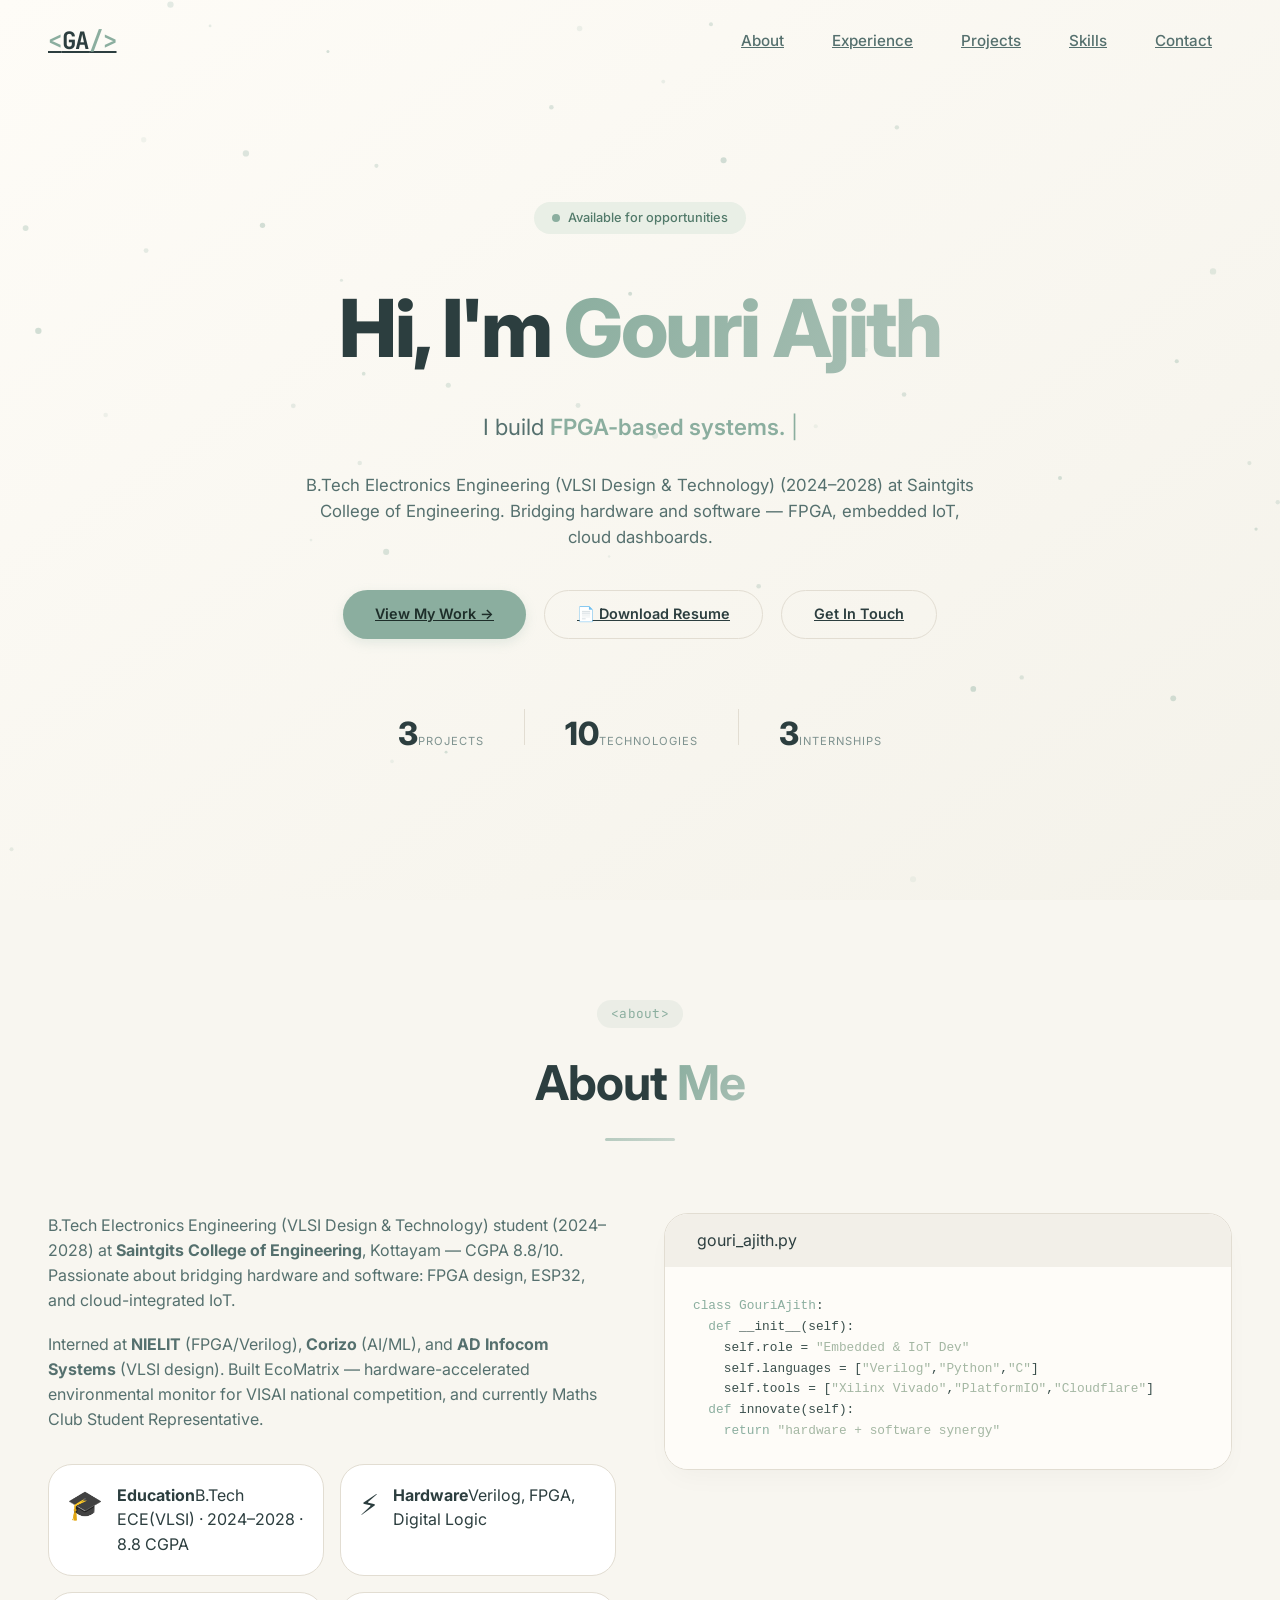
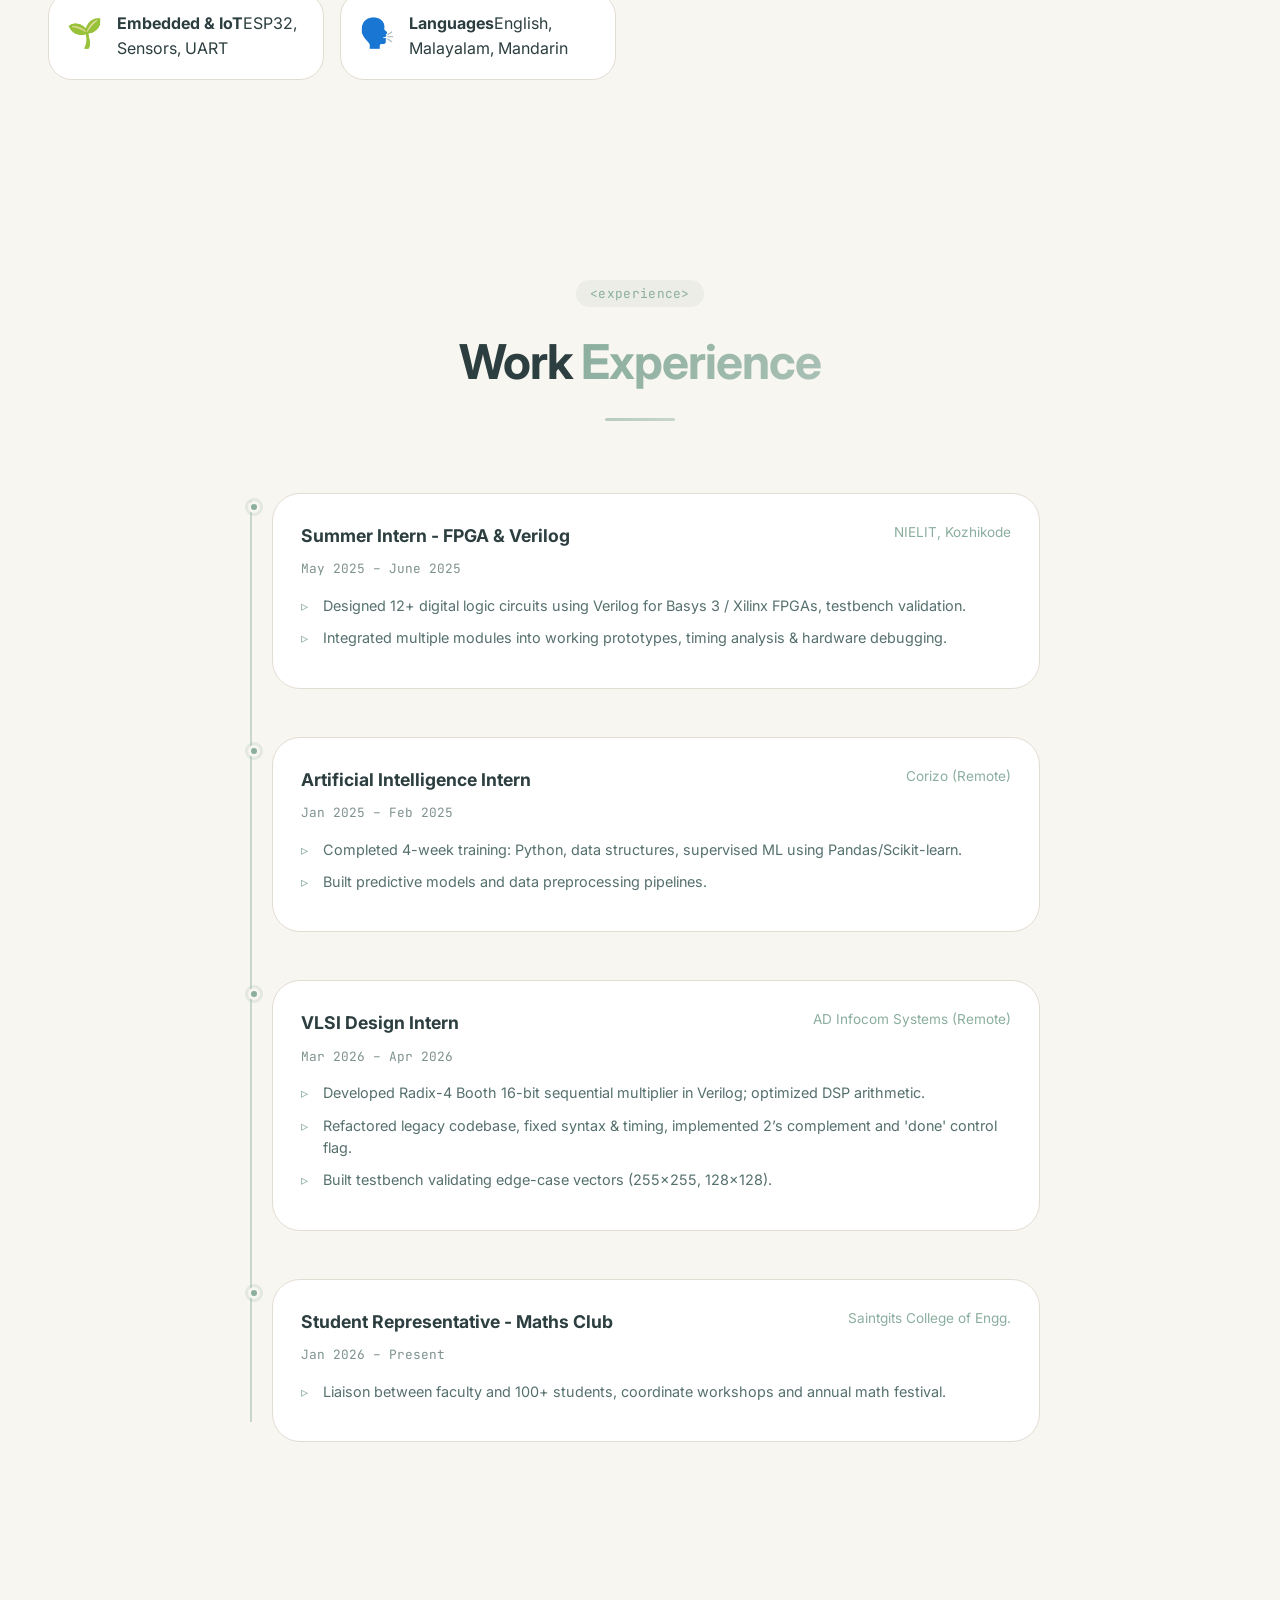
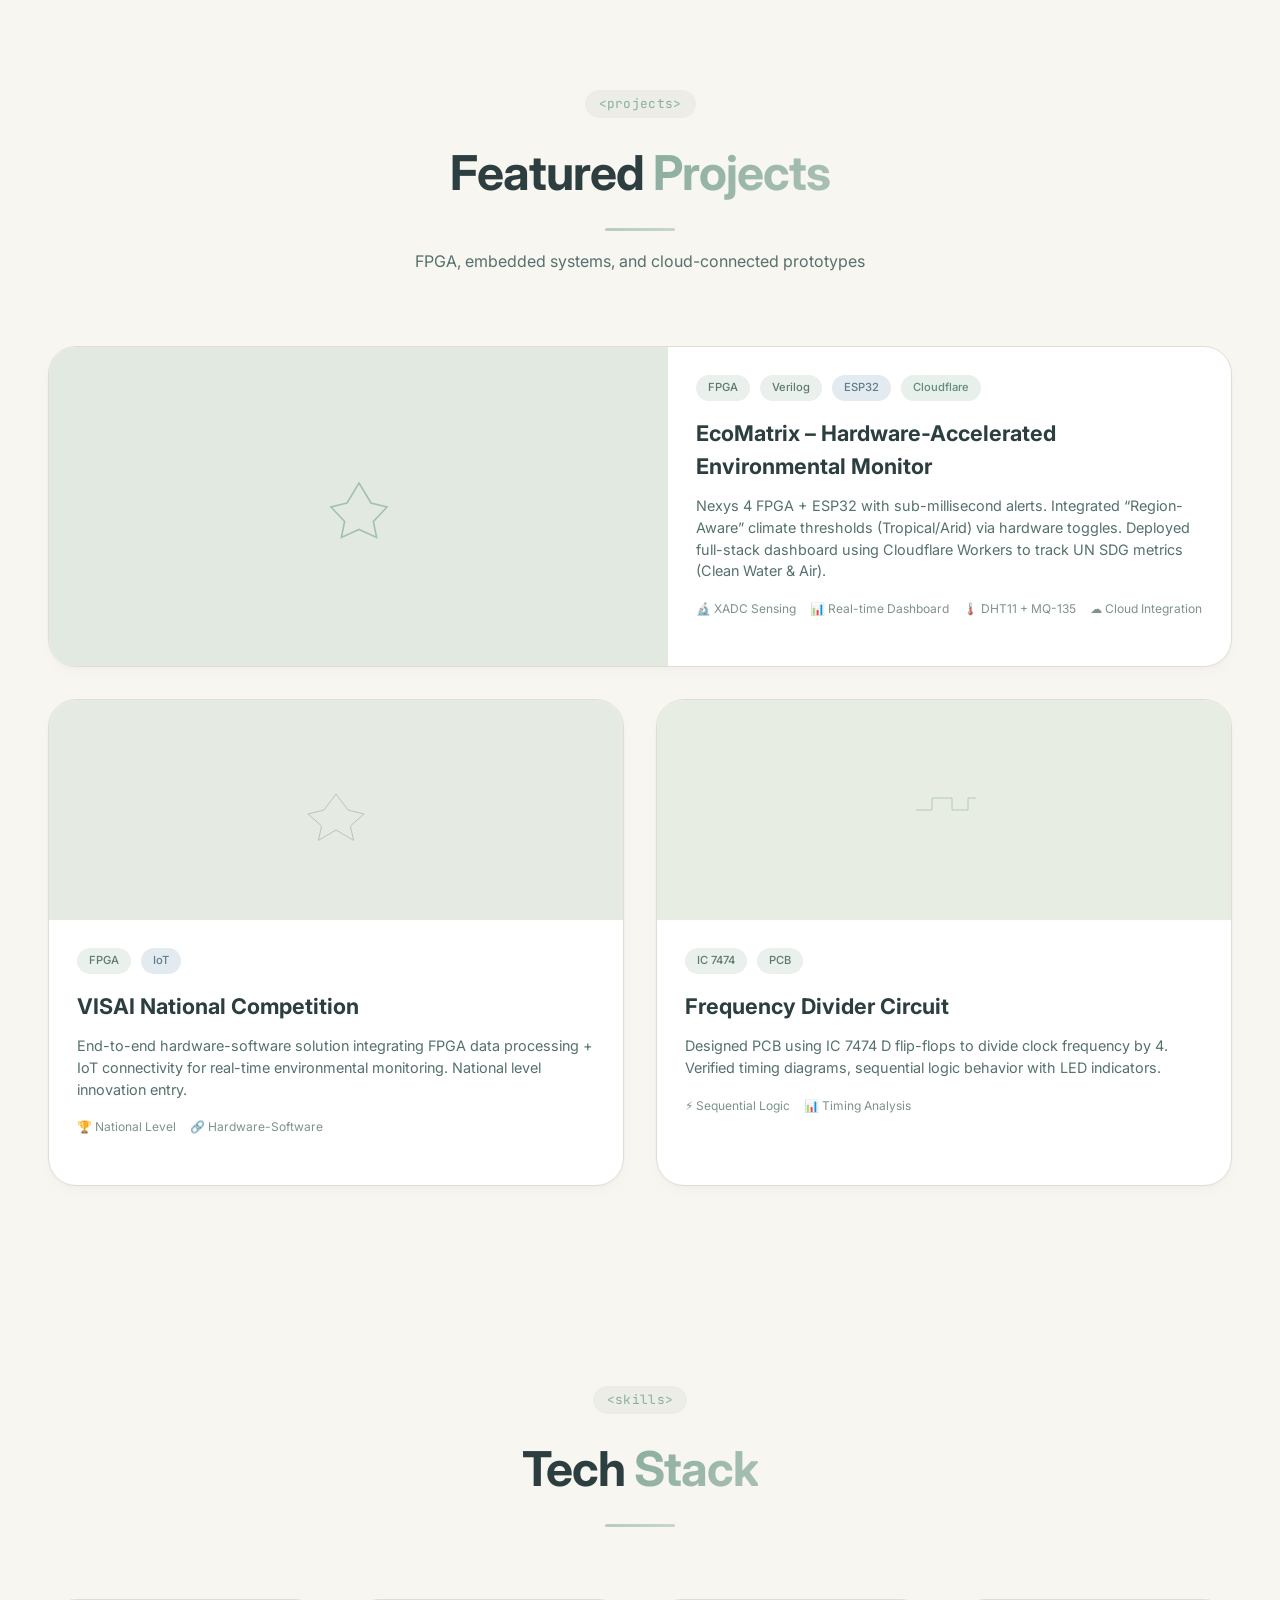
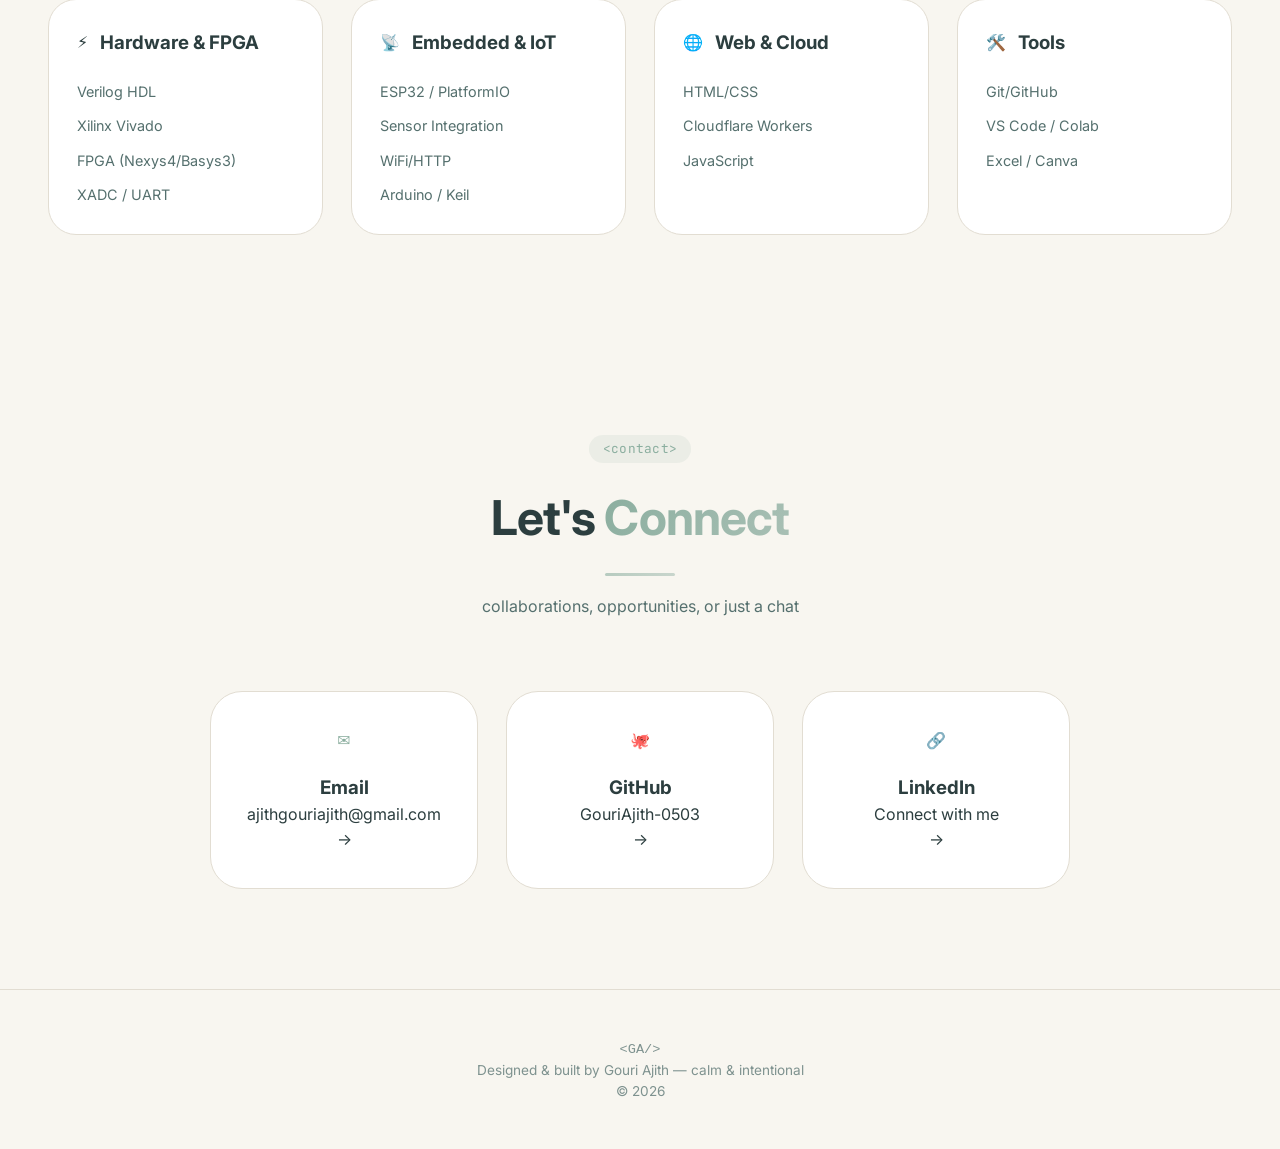
==== commit 272d517c: "Fix HTML closing tag and remove extra newline" ====
--- a/index.html
+++ b/index.html
@@ -1,4 +1,3 @@
-
 <!DOCTYPE html>
 <html lang="en">
 <head>
@@ -529,4 +528,3 @@
   </script>
 </body>
 </html>
-```
